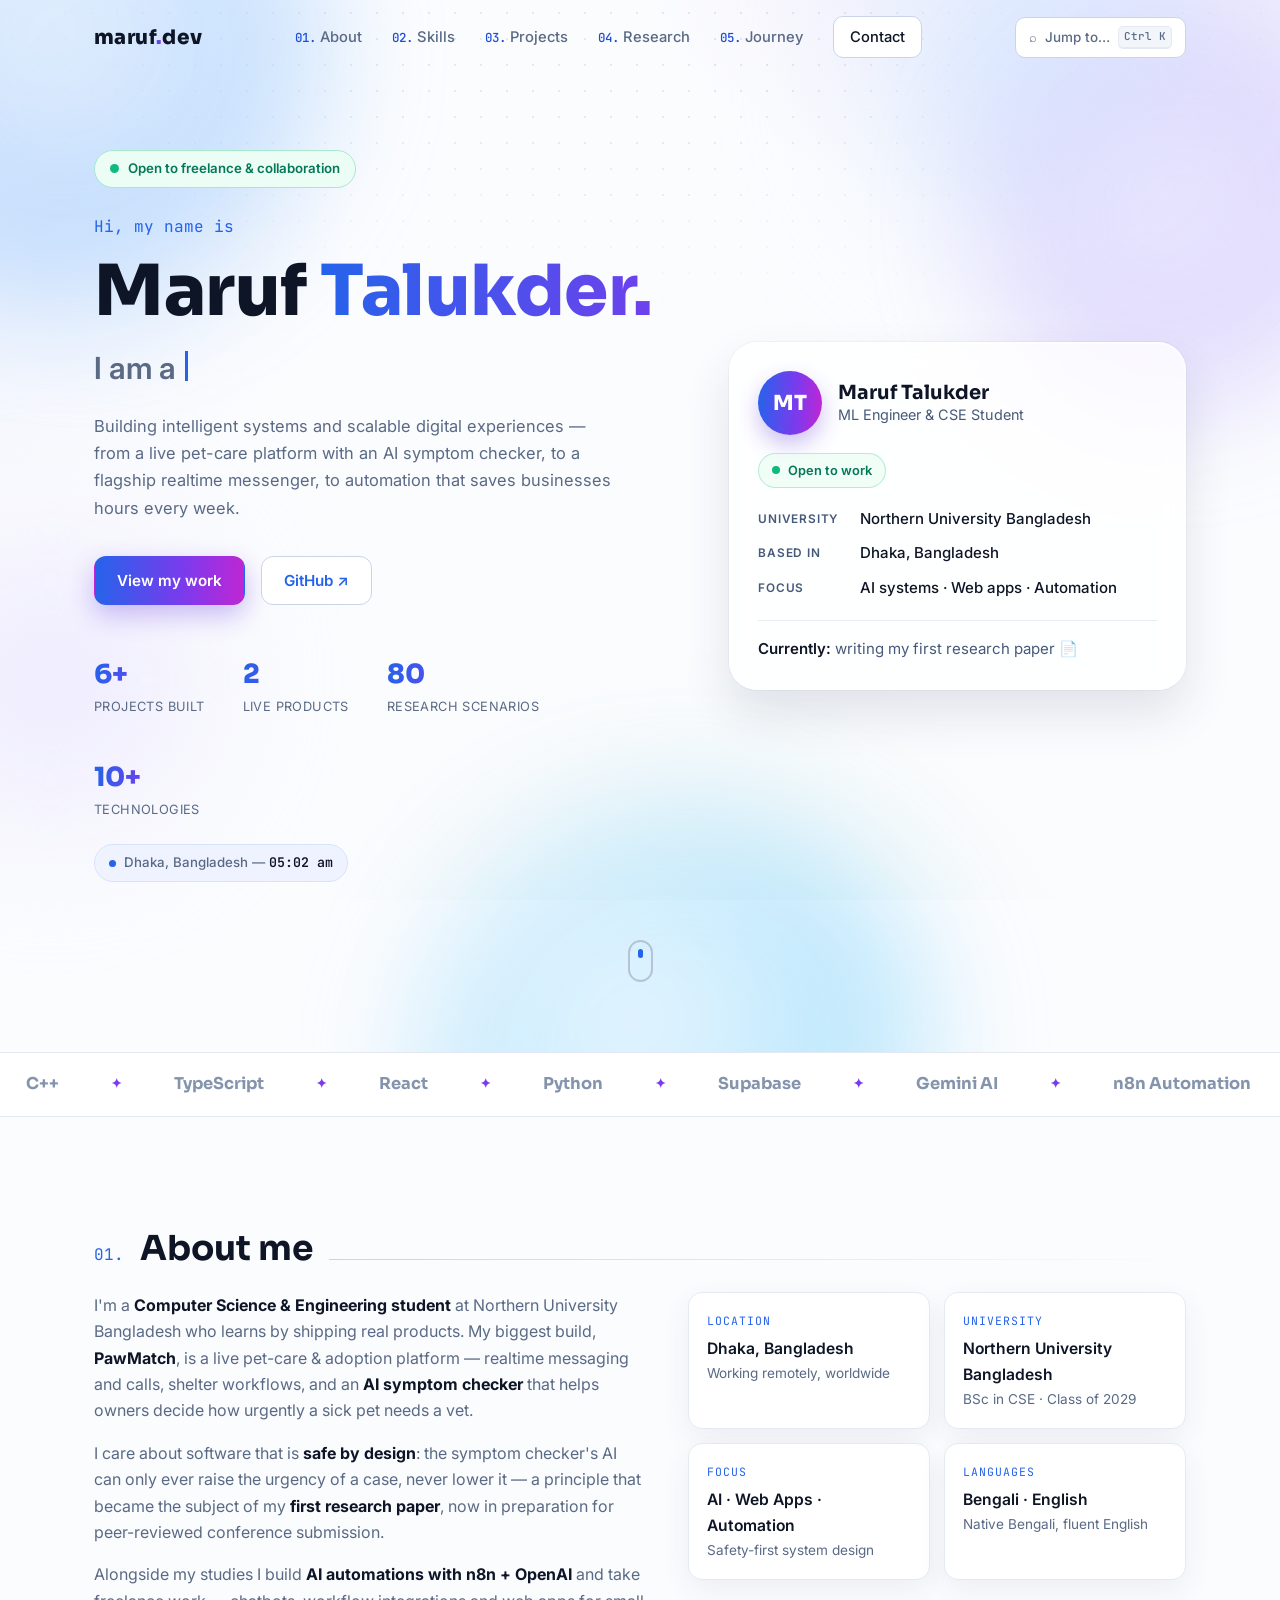
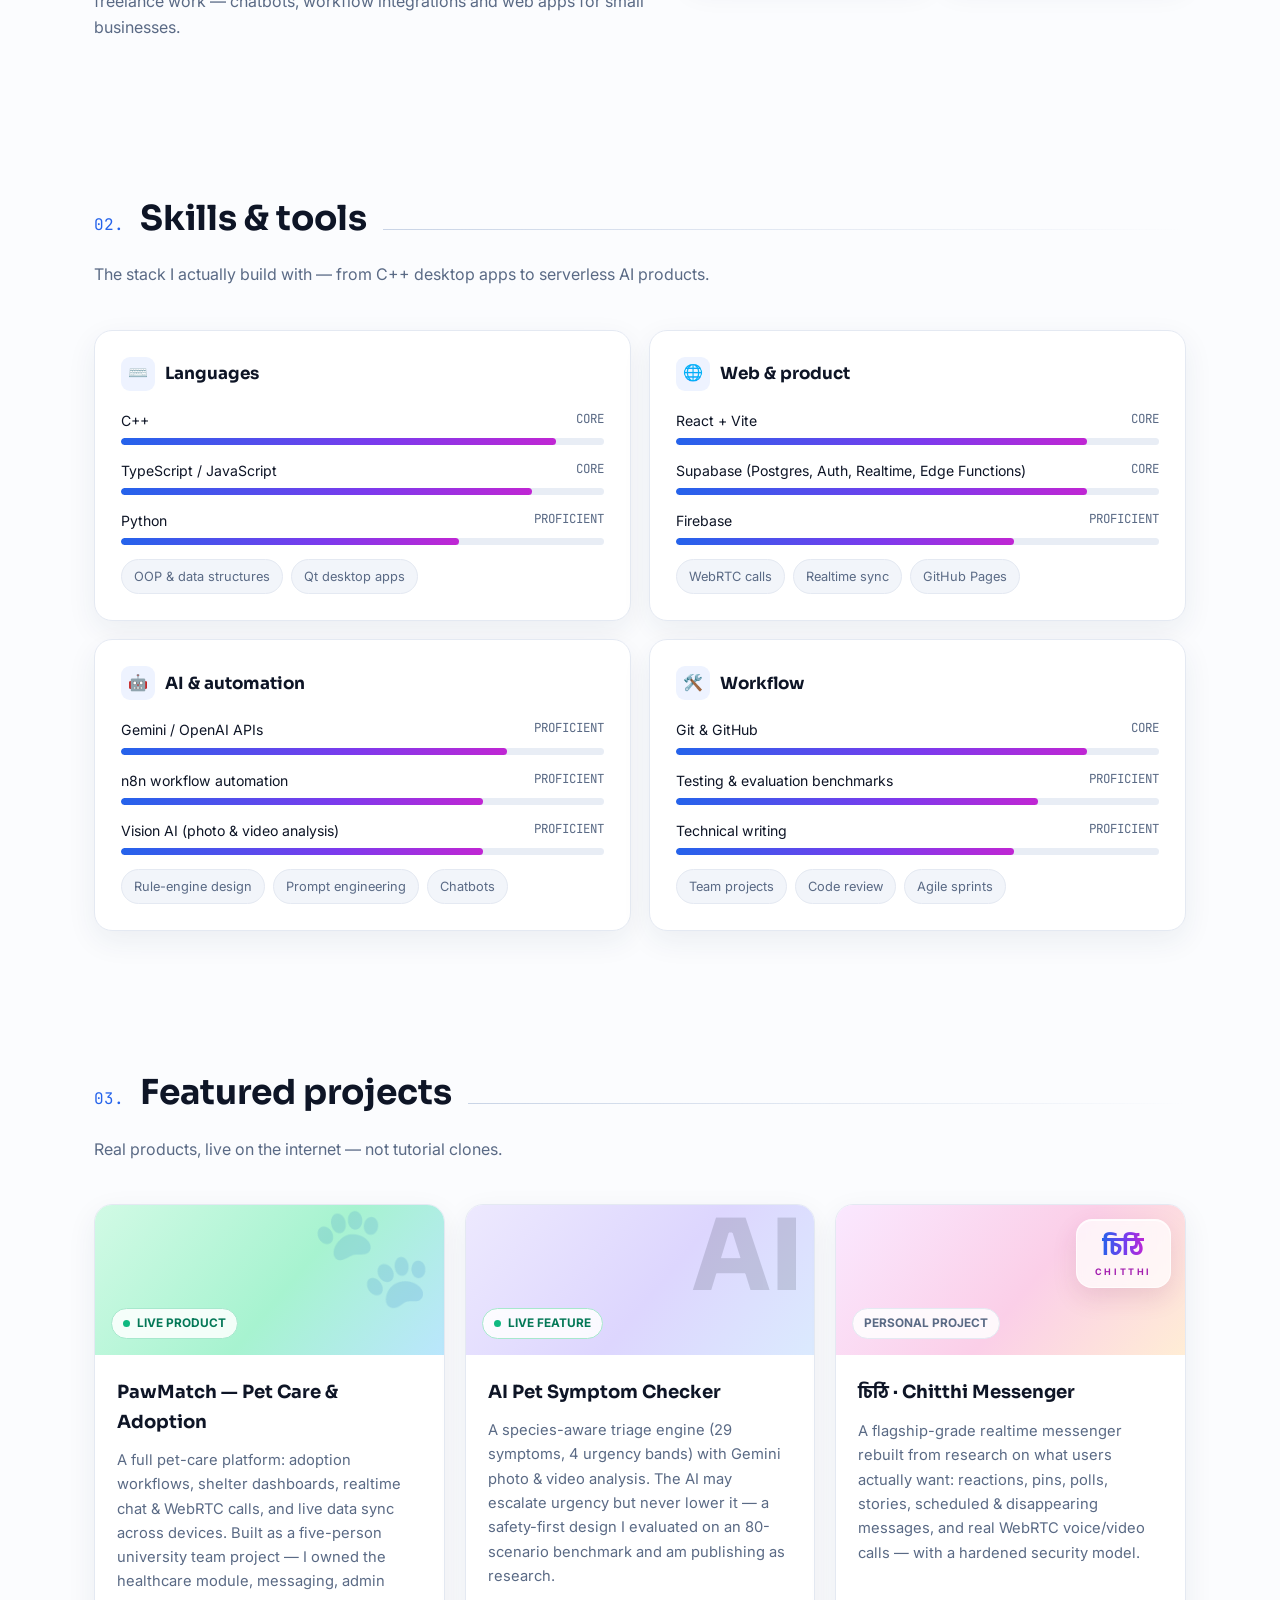
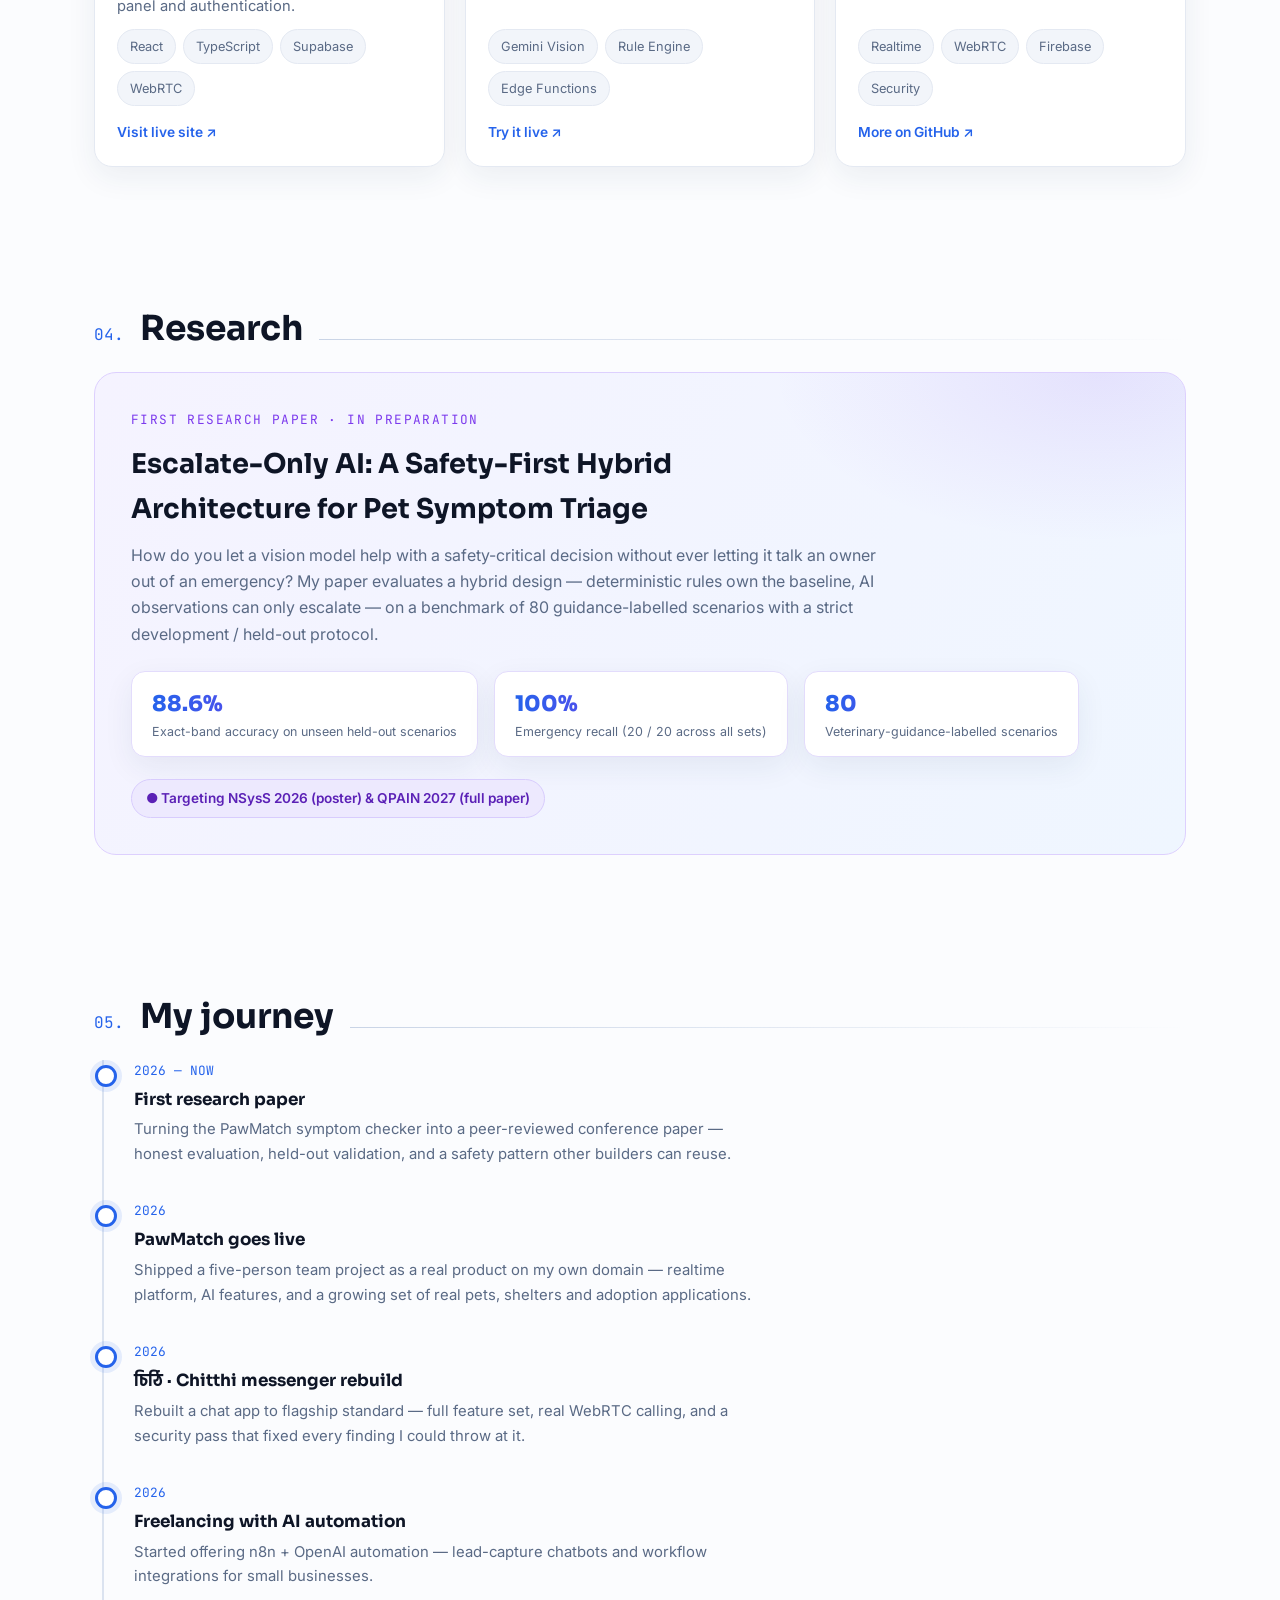
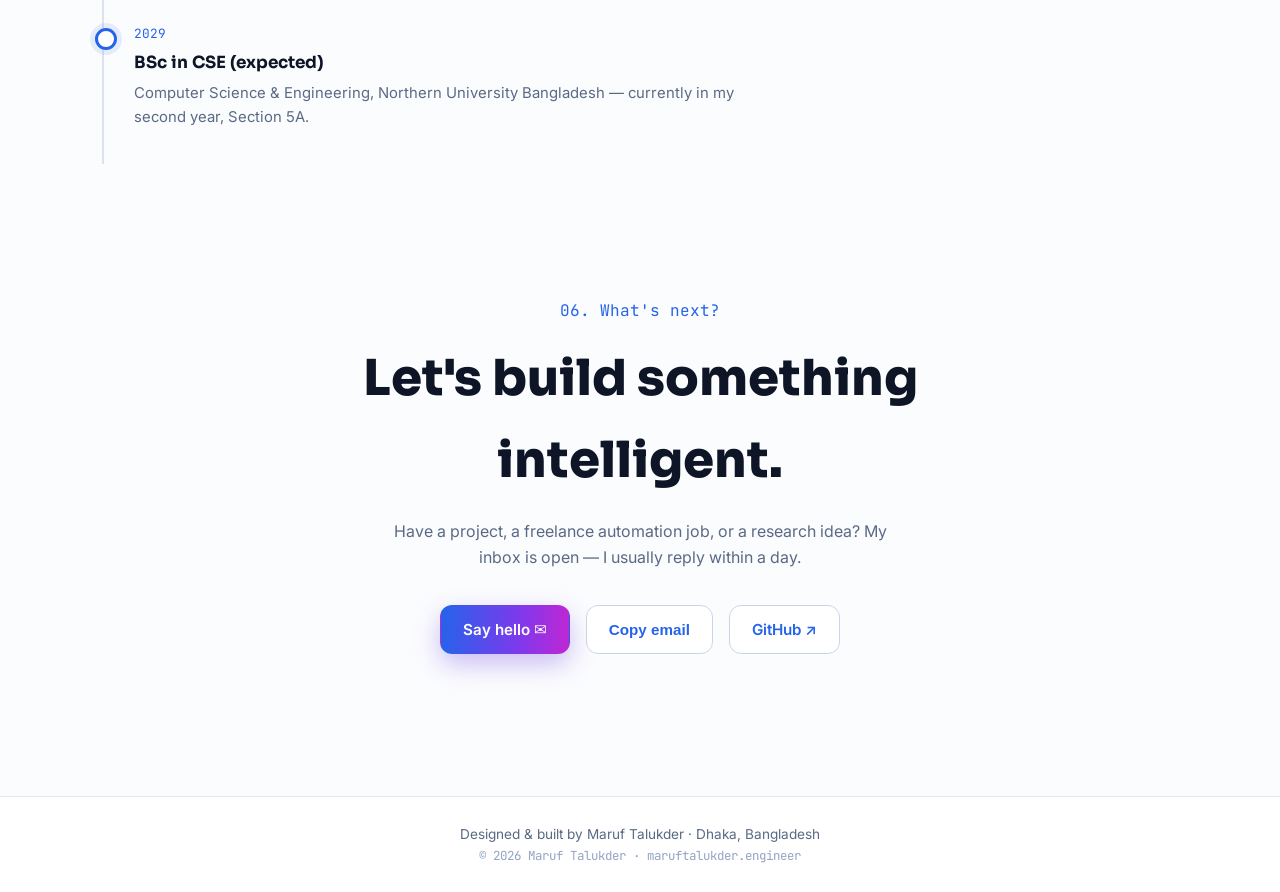
==== index.html @ e05c3f89 "Fix liquid glass text legibility (design audit)" ====
<!DOCTYPE html>
<html lang="en">
<head>
<meta charset="UTF-8">
<meta name="viewport" content="width=device-width, initial-scale=1.0">
<title>Maruf Talukder — ML Engineer & CSE Student</title>
<meta name="description" content="Maruf Talukder — Machine Learning Engineer & CSE Student at Northern University Bangladesh, Dhaka. Builder of PawMatch, the AI pet symptom checker, and চিঠি · Chitthi messenger.">
<meta property="og:title" content="Maruf Talukder — ML Engineer & CSE Student">
<meta property="og:description" content="Building intelligent systems and scalable digital experiences. Dhaka, Bangladesh.">
<meta property="og:type" content="website">
<meta property="og:url" content="https://www.maruftalukder.engineer/">
<link rel="preconnect" href="https://fonts.googleapis.com">
<link rel="preconnect" href="https://fonts.gstatic.com" crossorigin>
<link href="https://fonts.googleapis.com/css2?family=Sora:wght@400;600;700;800&family=Inter:wght@400;500;600&family=JetBrains+Mono:wght@400;600&family=Hind+Siliguri:wght@400;500;600;700&display=swap" rel="stylesheet">
<style>
:root{
  --bg:#fbfcfe; --bg2:#f2f5fa; --card:#ffffff; --brd:#e4e9f2;
  --txt:#0e1526; --muted:#5a6a85; --blue:#2563eb; --cyan:#0891b2; --violet:#7c3aed; --green:#059669;
  --grad:linear-gradient(92deg,#2563eb 0%,#7c3aed 60%,#c026d3 100%);
  --shadow:0 10px 30px rgba(30,50,90,.07); --shadow-lg:0 24px 48px rgba(30,50,90,.12);
  --radius:18px; --maxw:1140px;
}
*{margin:0;padding:0;box-sizing:border-box}
html{scroll-behavior:smooth}
body{background:var(--bg);color:var(--txt);font-family:'Inter','Hind Siliguri',system-ui,-apple-system,'Segoe UI',Roboto,sans-serif;line-height:1.65;overflow-x:hidden}
::selection{background:rgba(37,99,235,.18)}
a{color:inherit;text-decoration:none}
h1,h2,h3{font-family:'Sora','Hind Siliguri',sans-serif}
.bn{font-family:'Hind Siliguri','Noto Sans Bengali',sans-serif}

/* ---------- liquid glass (used sparingly: hero profile card, scrolled header, mobile nav) ---------- */
.glass{background:rgba(255,255,255,.45);-webkit-backdrop-filter:blur(14px) saturate(140%);backdrop-filter:blur(14px) saturate(140%);border:1px solid rgba(255,255,255,.18);box-shadow:0 24px 48px rgba(30,50,90,.12),0 0 0 1px rgba(30,50,90,.04),inset 0 1px 0 rgba(255,255,255,.65),inset 0 -1px 0 rgba(255,255,255,.22),inset 1px 0 0 rgba(255,255,255,.14),inset -1px 0 0 rgba(255,255,255,.14)}

/* ---------- soft animated background ---------- */
.bg-fx{position:fixed;inset:0;z-index:-2;background:
  radial-gradient(820px 480px at 88% -6%,rgba(124,58,237,.09),transparent 60%),
  radial-gradient(760px 480px at -8% 26%,rgba(37,99,235,.08),transparent 60%),
  radial-gradient(700px 620px at 55% 112%,rgba(5,150,105,.05),transparent 60%),var(--bg)}
.bg-dots{position:fixed;inset:0;z-index:-1;pointer-events:none;
  background-image:radial-gradient(rgba(30,50,90,.10) 1.2px,transparent 1.2px);background-size:26px 26px;
  -webkit-mask-image:radial-gradient(ellipse 85% 52% at 50% 0%,#000 25%,transparent 72%);
          mask-image:radial-gradient(ellipse 85% 52% at 50% 0%,#000 25%,transparent 72%)}
.orb{position:fixed;border-radius:50%;filter:blur(80px);z-index:-1;pointer-events:none}
.orb-a{width:320px;height:320px;background:#dbeafe;top:-90px;right:5%;animation:drift 17s ease-in-out infinite alternate}
.orb-b{width:260px;height:260px;background:#ede9fe;bottom:10%;left:-80px;animation:drift 21s ease-in-out infinite alternate-reverse}
@keyframes drift{from{transform:translate(0,0) scale(1)}to{transform:translate(-46px,42px) scale(1.1)}}

/* ---------- progress + nav ---------- */
#progress{position:fixed;top:0;left:0;height:3px;width:0;background:linear-gradient(90deg,#2563eb,#38bdf8);z-index:1000;box-shadow:0 0 10px rgba(37,99,235,.35)}
header{position:fixed;top:0;left:0;right:0;z-index:900;transition:background .3s,box-shadow .3s;border-bottom:1px solid transparent}
header.scrolled{background:rgba(255,255,255,.45);-webkit-backdrop-filter:blur(14px) saturate(140%);backdrop-filter:blur(14px) saturate(140%);border-color:rgba(255,255,255,.18);box-shadow:0 6px 24px rgba(30,50,90,.06),inset 0 1px 0 rgba(255,255,255,.6)}
.nav{max-width:var(--maxw);margin:0 auto;padding:16px 24px;display:flex;align-items:center;justify-content:space-between}
.logo{font-family:'Sora',sans-serif;font-weight:800;font-size:1.25rem;letter-spacing:.4px}
.logo .dot{background:var(--grad);-webkit-background-clip:text;background-clip:text;color:transparent}
.nav-links{display:flex;gap:30px;align-items:center}
.nav-links a{font-size:.92rem;color:var(--muted);font-weight:500;transition:color .2s}
.nav-links a .no{color:var(--blue);font-family:'JetBrains Mono',monospace;font-size:.78rem;margin-right:4px}
.nav-links a:hover,.nav-links a.active{color:var(--txt)}
.btn{display:inline-flex;align-items:center;gap:9px;padding:11px 22px;border-radius:12px;font-weight:600;font-size:.95rem;transition:transform .2s,box-shadow .2s,background .2s;cursor:pointer;border:1px solid transparent}
.btn:active{transform:scale(.97)}
.btn-primary{background:var(--txt);color:#fff;box-shadow:0 10px 24px rgba(14,21,38,.22)}
.btn-primary:hover{transform:translateY(-2px);box-shadow:0 16px 32px rgba(14,21,38,.26)}
.btn-grad{background:var(--grad);color:#fff;box-shadow:0 10px 26px rgba(99,60,220,.32)}
.btn-grad:hover{transform:translateY(-2px);box-shadow:0 16px 34px rgba(99,60,220,.4)}
.btn-ghost{background:#fff;border-color:#c9d4e6;color:var(--blue)}
.btn-ghost:hover{border-color:var(--blue);transform:translateY(-2px);box-shadow:var(--shadow)}
.btn-sm{padding:8px 16px;font-size:.86rem;border-radius:10px}
.nav-links a{position:relative}
.nav-links a:not(.btn)::after{content:"";position:absolute;left:0;bottom:-5px;height:2px;width:100%;border-radius:2px;background:linear-gradient(90deg,#2563eb,#38bdf8);transform:scaleX(0);transform-origin:right;transition:transform .35s cubic-bezier(.2,.8,.2,1)}
.nav-links a:not(.btn):hover::after,.nav-links a:not(.btn).active::after{transform:scaleX(1);transform-origin:left}
.search-btn{display:inline-flex;align-items:center;gap:8px;background:#fff;border:1px solid #c9d4e6;color:var(--muted);border-radius:10px;padding:8px 13px;font:inherit;font-size:.84rem;font-weight:500;cursor:pointer;transition:border-color .2s,color .2s,box-shadow .2s;flex:none}
.search-btn:hover{border-color:var(--blue);color:var(--txt);box-shadow:var(--shadow)}
.search-btn kbd{font-family:'JetBrains Mono',monospace;font-size:.68rem;background:var(--bg2);border:1px solid var(--brd);border-bottom-width:2px;border-radius:5px;padding:1px 5px}
.burger{display:none;background:none;border:0;cursor:pointer;padding:8px}
.burger span{display:block;width:24px;height:2px;background:var(--txt);margin:5px 0;transition:.3s}

/* ---------- layout ---------- */
.wrap{max-width:var(--maxw);margin:0 auto;padding:0 24px}
section{padding:104px 0 30px}
.sec-head{display:flex;align-items:baseline;gap:16px;margin-bottom:14px}
.sec-head .no{font-family:'JetBrains Mono',monospace;color:var(--blue);font-size:1rem}
.sec-head h2{font-size:clamp(1.6rem,3.4vw,2.15rem);font-weight:700;white-space:nowrap}
.sec-head .line{flex:1;height:1px;background:linear-gradient(90deg,#c9d4e6,transparent)}
.sec-sub{color:var(--muted);max-width:640px;margin-bottom:42px}
.reveal{opacity:0;transform:translateY(26px);transition:opacity .7s ease,transform .7s ease}
.reveal.in{opacity:1;transform:none}
.reveal.d1{transition-delay:.08s}.reveal.d2{transition-delay:.16s}.reveal.d3{transition-delay:.24s}

/* ---------- hero ---------- */
.hero{min-height:100svh;display:flex;flex-direction:column;justify-content:center;align-items:center;padding:150px 0 70px}
.hero .wrap{width:100%}
.hero-grid{display:grid;grid-template-columns:1.12fr .88fr;gap:54px;align-items:center}
.badge{display:inline-flex;align-items:center;gap:9px;padding:7px 15px;border:1px solid #a7e8cd;border-radius:999px;background:#ecfdf5;font-size:.83rem;color:#047857;font-weight:600;margin-bottom:26px}
.badge .pulse{width:9px;height:9px;border-radius:50%;background:#10b981;animation:pulse 1.6s ease-out infinite}
@keyframes pulse{0%{box-shadow:0 0 0 0 rgba(16,185,129,.45)}70%{box-shadow:0 0 0 9px rgba(16,185,129,0)}100%{box-shadow:0 0 0 0 rgba(16,185,129,0)}}
.hero .hi{font-family:'JetBrains Mono',monospace;color:var(--blue);font-size:1rem;margin-bottom:14px}
.hero h1{font-size:clamp(2.6rem,6.4vw,4.4rem);line-height:1.06;font-weight:800;letter-spacing:-.5px}
.hero h1 .grad{background:var(--grad);-webkit-background-clip:text;background-clip:text;color:transparent;background-size:200% 100%;animation:sheen 6s linear infinite}
@keyframes sheen{to{background-position:200% 0}}
.hero .role{font-size:clamp(1.25rem,3vw,1.9rem);font-weight:600;color:var(--muted);margin-top:14px;min-height:1.5em}
.hero .role .typed{color:var(--txt)}
.caret{display:inline-block;width:3px;height:1em;background:var(--blue);vertical-align:-2px;margin-left:2px;animation:blink 1s steps(1) infinite}
@keyframes blink{50%{opacity:0}}
.hero p.lead{color:var(--muted);max-width:520px;margin-top:20px;font-size:1.03rem}
.hero-cta{display:flex;gap:16px;margin-top:34px;flex-wrap:wrap}
.hero-stats{display:flex;gap:38px;margin-top:48px;flex-wrap:wrap}
.stat .num{font-family:'Sora',sans-serif;font-size:1.65rem;font-weight:800;background:var(--grad);-webkit-background-clip:text;background-clip:text;color:transparent}
.stat .lbl{font-size:.8rem;color:var(--muted);letter-spacing:.4px;text-transform:uppercase}
.profilecard{border-radius:28px;padding:28px;transform:rotate(1.2deg);transition:transform .4s;animation:cardfloat 7.5s ease-in-out infinite}
@keyframes cardfloat{0%,100%{transform:rotate(1.2deg) translateY(0)}50%{transform:rotate(1.2deg) translateY(-9px)}}
.profilecard:hover{animation-play-state:paused}
.pc-top{display:flex;gap:16px;align-items:center}
.pc-avatar{width:64px;height:64px;border-radius:50%;background:var(--grad);color:#fff;display:grid;place-items:center;font-family:'Sora',sans-serif;font-weight:800;font-size:1.3rem;letter-spacing:.5px;flex:none;box-shadow:0 10px 22px rgba(99,60,220,.32)}
.pc-name{font-family:'Sora',sans-serif;font-weight:700;font-size:1.22rem;line-height:1.3}
.pc-role{color:var(--muted);font-size:.9rem;line-height:1.45}
.pc-status{display:inline-flex;align-items:center;gap:8px;margin-top:18px;padding:6px 13px;border-radius:999px;background:rgba(236,253,245,.75);border:1px solid rgba(167,232,205,.8);color:#047857;font-size:.8rem;font-weight:600}
.pc-status .pulse{width:8px;height:8px;border-radius:50%;background:#10b981;animation:pulse 1.6s ease-out infinite}
.pc-rows{margin-top:20px;display:flex;flex-direction:column;gap:12px}
.pc-row{display:flex;gap:14px;font-size:.94rem;line-height:1.5}
.pc-row .k{width:88px;flex:none;color:var(--muted);font-size:.74rem;font-weight:600;text-transform:uppercase;letter-spacing:.8px;padding-top:3px}
.pc-row .v{font-weight:500}
.pc-now{margin-top:20px;padding-top:16px;border-top:1px solid rgba(30,50,90,.09);font-size:.94rem;color:var(--muted)}
.pc-now b{color:var(--txt);font-weight:600}
.scroll-hint{display:flex;justify-content:center;margin-top:58px}
.scroll-hint .mouse{width:25px;height:42px;border:2px solid #b6c2d8;border-radius:14px;position:relative}
.scroll-hint .mouse::after{content:"";position:absolute;left:50%;top:7px;width:5px;height:9px;margin-left:-2.5px;border-radius:3px;background:var(--blue);animation:wheel 1.8s ease-in-out infinite}
@keyframes wheel{0%{transform:translateY(0);opacity:1}70%{transform:translateY(13px);opacity:0}100%{opacity:0}}

/* ---------- smart additions (2026-10-31) ---------- */
.hero{position:relative;overflow:hidden}
.aurora{position:absolute;inset:0;overflow:hidden;pointer-events:none}
.aurora i{position:absolute;border-radius:50%;filter:blur(58px);opacity:.55;will-change:transform}
.aurora .a1{width:470px;height:470px;left:-130px;top:-150px;background:radial-gradient(circle at 38% 38%,#dbeafe,#93c5fd 58%,rgba(147,197,253,0) 74%);animation:aurora-a 18s ease-in-out infinite alternate}
.aurora .a2{width:400px;height:400px;right:-110px;top:2%;background:radial-gradient(circle at 40% 40%,#ede9fe,#c4b5fd 58%,rgba(196,181,253,0) 74%);animation:aurora-b 23s ease-in-out infinite alternate}
.aurora .a3{width:520px;height:520px;left:33%;bottom:-280px;background:radial-gradient(circle at 40% 40%,#e0f2fe,#7dd3fc 58%,rgba(125,211,252,0) 74%);animation:aurora-c 27s ease-in-out infinite alternate}
@keyframes aurora-a{from{transform:translate(0,0) scale(1)}to{transform:translate(96px,54px) scale(1.16)}}
@keyframes aurora-b{from{transform:translate(0,0) scale(1.08)}to{transform:translate(-84px,66px) scale(.94)}}
@keyframes aurora-c{from{transform:translate(0,0) scale(.95)}to{transform:translate(-70px,-58px) scale(1.12)}}
.hero .wrap{position:relative;z-index:1}
.hero .scroll-hint{position:relative;z-index:1}
.dhaka-chip{display:inline-flex;align-items:center;gap:8px;margin-top:24px;padding:7px 14px;border-radius:999px;background:#eef3ff;border:1px solid #d7e3fb;color:var(--muted);font-size:.83rem;font-weight:500}
.dhaka-chip .dotlive{width:7px;height:7px;border-radius:50%;background:var(--blue);animation:pulse-blue 1.8s ease-out infinite}
.dhaka-chip b{color:var(--txt);font-family:'JetBrains Mono',monospace;font-weight:600}
@keyframes pulse-blue{0%{box-shadow:0 0 0 0 rgba(37,99,235,.4)}70%{box-shadow:0 0 0 8px rgba(37,99,235,0)}100%{box-shadow:0 0 0 0 rgba(37,99,235,0)}}
.copy-note{font-size:.88rem;color:#047857;font-weight:600;min-height:1.3em;margin-top:14px;opacity:0;transform:translateY(3px);transition:opacity .3s,transform .3s}
.copy-note.show{opacity:1;transform:none}
#toTop{position:fixed;right:22px;bottom:22px;z-index:950;width:50px;height:50px;border-radius:50%;display:grid;place-items:center;font-size:1.15rem;color:var(--blue);cursor:pointer;opacity:0;visibility:hidden;pointer-events:none;transform:translateY(14px);transition:opacity .35s,transform .35s,visibility .35s}
#toTop.show{opacity:1;visibility:visible;pointer-events:auto;transform:none}
#toTop:hover{transform:translateY(-3px)}
.palette-overlay{position:fixed;inset:0;z-index:1200;background:rgba(14,21,38,.38);-webkit-backdrop-filter:blur(3px);backdrop-filter:blur(3px);display:flex;align-items:flex-start;justify-content:center;padding:12vh 18px 18px;opacity:0;visibility:hidden;pointer-events:none;transition:opacity .18s,visibility .18s}
.palette-overlay.open{opacity:1;visibility:visible;pointer-events:auto}
.palette{width:100%;max-width:600px;border-radius:20px;padding:10px;transform:translateY(-10px) scale(.985);transition:transform .18s;max-height:70vh;display:flex;flex-direction:column}
.palette-overlay.open .palette{transform:none}
.palette input{width:100%;border:0;outline:0;background:transparent;font:inherit;font-size:1.02rem;padding:12px 14px;color:var(--txt);border-bottom:1px solid rgba(37,99,235,.30)}
.palette input::placeholder{color:#93a4c4}
.pal-list{overflow-y:auto;padding:6px}
.pal-item{display:flex;align-items:center;gap:12px;width:100%;text-align:left;background:none;border:0;font:inherit;padding:10px 12px;border-radius:12px;cursor:pointer;color:var(--txt)}
.pal-item .ic{width:32px;height:32px;flex:none;border-radius:9px;background:#eef3ff;display:grid;place-items:center;font-size:.95rem}
.pal-item .t{font-weight:600;font-size:.95rem}
.pal-item .s{color:var(--muted);font-size:.8rem}
.pal-item.sel{background:#eef3ff}
.pal-empty{padding:16px 12px;color:var(--muted);font-size:.9rem}
.pal-foot{display:flex;gap:16px;padding:9px 14px 4px;color:#93a4c4;font-size:.75rem;font-family:'JetBrains Mono',monospace}
body.pal-open{overflow:hidden}
.proj{position:relative}
.proj .glare{position:absolute;inset:0;z-index:5;pointer-events:none;background:radial-gradient(420px circle at var(--gx,50%) var(--gy,50%),rgba(255,255,255,.30),transparent 46%);opacity:0;transition:opacity .3s}
.proj:hover .glare{opacity:1}
@media (prefers-reduced-motion:reduce){.aurora .a1,.aurora .a2,.aurora .a3{animation:none}.profilecard{animation:none}}

/* ---------- marquee ---------- */
.marquee{border-top:1px solid var(--brd);border-bottom:1px solid var(--brd);padding:18px 0;overflow:hidden;background:#fff}
.marquee .track{display:flex;width:max-content;animation:scrollx 30s linear infinite}
.marquee:hover .track{animation-play-state:paused}
.marquee .item{font-family:'Sora',sans-serif;font-weight:700;font-size:1.02rem;color:#8494ad;padding:0 26px;white-space:nowrap;display:flex;align-items:center;gap:52px}
.marquee .item::after{content:"✦";color:var(--violet);font-size:.8rem}
@keyframes scrollx{to{transform:translateX(-50%)}}

/* ---------- about / bento ---------- */
.about-grid{display:grid;grid-template-columns:1.05fr .95fr;gap:44px;align-items:start}
.about-grid p{color:var(--muted);margin-bottom:16px}
.about-grid p b{color:var(--txt)}
.bento{display:grid;grid-template-columns:1fr 1fr;gap:14px}
.bento .cell{background:var(--card);border:1px solid var(--brd);border-radius:14px;padding:18px;box-shadow:var(--shadow);transition:transform .25s,box-shadow .25s}
.bento .cell:hover{transform:translateY(-4px);box-shadow:var(--shadow-lg)}
.bento .cell .k{font-family:'JetBrains Mono',monospace;font-size:.72rem;color:var(--blue);text-transform:uppercase;letter-spacing:1px;margin-bottom:6px}
.bento .cell .v{font-weight:600;font-size:.98rem}
.bento .cell .s{color:var(--muted);font-size:.85rem}

/* ---------- skills ---------- */
.skill-grid{display:grid;grid-template-columns:repeat(2,1fr);gap:18px}
.skill-card{background:var(--card);border:1px solid var(--brd);border-radius:var(--radius);padding:26px;box-shadow:var(--shadow);transition:transform .25s,box-shadow .25s}
.skill-card:hover{transform:translateY(-4px);box-shadow:var(--shadow-lg)}
.skill-card h3{font-size:1.05rem;margin-bottom:18px;display:flex;align-items:center;gap:10px}
.skill-card h3 .ic{width:34px;height:34px;border-radius:9px;display:grid;place-items:center;background:#eef3ff;font-size:1rem}
.bar-row{margin-bottom:14px}
.bar-row .top{display:flex;justify-content:space-between;font-size:.88rem;margin-bottom:6px}
.bar-row .lvl{color:var(--muted);font-size:.78rem;font-family:'JetBrains Mono',monospace}
.bar{height:7px;border-radius:99px;background:#e8edf5;overflow:hidden}
.bar i{display:block;height:100%;width:0;border-radius:99px;background:var(--grad);transition:width 1.2s cubic-bezier(.2,.8,.2,1)}
.chips{display:flex;flex-wrap:wrap;gap:8px;margin-top:6px}
.chip{font-size:.8rem;padding:6px 12px;border-radius:999px;border:1px solid var(--brd);background:var(--bg2);color:var(--muted)}

/* ---------- projects ---------- */
.proj-grid{display:grid;grid-template-columns:repeat(3,1fr);gap:20px}
.proj{background:var(--card);border:1px solid var(--brd);border-radius:var(--radius);overflow:hidden;display:flex;flex-direction:column;box-shadow:var(--shadow);transition:transform .18s ease-out,box-shadow .3s}
.proj:hover{box-shadow:var(--shadow-lg)}
.proj .thumb{height:150px;position:relative;display:flex;align-items:flex-end;padding:16px;overflow:hidden}
.proj .thumb .glyph{position:absolute;right:10px;top:2px;font-size:6.2rem;opacity:.14;font-family:'Sora',sans-serif;font-weight:800;line-height:1;color:#0e1526}
.brand-tile{position:absolute;right:14px;top:14px;display:flex;flex-direction:column;align-items:center;padding:9px 18px 8px;background:rgba(255,255,255,.72);border:1px solid rgba(255,255,255,.65);border-radius:16px;box-shadow:0 10px 24px rgba(120,40,90,.13),inset 0 1px 0 rgba(255,255,255,.85);-webkit-backdrop-filter:blur(6px);backdrop-filter:blur(6px)}
.brand-tile .bt-mark{font-family:'Hind Siliguri','Noto Sans Bengali',sans-serif;font-weight:700;font-size:1.55rem;line-height:1.5;background:var(--grad);-webkit-background-clip:text;background-clip:text;color:transparent}
.brand-tile .bt-sub{font-size:.56rem;font-weight:700;letter-spacing:2.6px;color:#a21caf;margin-top:-2px}
@supports not ((-webkit-background-clip:text) or (background-clip:text)){.brand-tile .bt-mark{background:none;color:#7c3aed}}
.proj .thumb .tag-live{position:relative;display:inline-flex;align-items:center;gap:7px;background:rgba(255,255,255,.85);border:1px solid #a7e8cd;color:#047857;font-size:.74rem;font-weight:700;padding:5px 11px;border-radius:999px;backdrop-filter:blur(4px)}
.proj .thumb .tag-live i{width:7px;height:7px;border-radius:50%;background:#10b981;animation:pulse 1.6s infinite}
.proj .thumb .tag-soft{position:relative;background:rgba(255,255,255,.85);border:1px solid var(--brd);color:var(--muted);font-size:.74rem;font-weight:700;padding:5px 11px;border-radius:999px}
.t-paw{background:linear-gradient(130deg,#d1fae5,#a7f3d0 55%,#bae6fd)}
.t-ai{background:linear-gradient(130deg,#ede9fe,#ddd6fe 55%,#dbeafe)}
.t-chat{background:linear-gradient(130deg,#fae8ff,#fbcfe8 55%,#ffedd5)}
.proj .body{padding:22px;display:flex;flex-direction:column;gap:11px;flex:1}
.proj h3{font-size:1.13rem}
.proj p{color:var(--muted);font-size:.92rem;flex:1}
.proj .tags{display:flex;flex-wrap:wrap;gap:7px}
.proj .links{display:flex;gap:14px;margin-top:4px}
.proj .links a{font-size:.86rem;font-weight:600;color:var(--blue);display:inline-flex;gap:6px;align-items:center}
.proj .links a:hover{text-decoration:underline}

/* ---------- research ---------- */
.research{background:linear-gradient(120deg,#f5f3ff,#eff6ff);border:1px solid #ddd0fe;border-radius:22px;padding:36px;position:relative;overflow:hidden}
.research::before{content:"";position:absolute;inset:0;background:radial-gradient(500px 260px at 92% 0%,rgba(124,58,237,.10),transparent 65%);pointer-events:none}
.research .k{font-family:'JetBrains Mono',monospace;color:var(--violet);font-size:.8rem;letter-spacing:1.4px;text-transform:uppercase}
.research h3{font-size:clamp(1.3rem,2.6vw,1.7rem);margin:12px 0 10px;max-width:720px}
.research p{color:var(--muted);max-width:760px}
.research .metrics{display:flex;gap:16px;flex-wrap:wrap;margin-top:24px}
.metric{background:#fff;border:1px solid #e3dcfc;border-radius:14px;padding:14px 20px;box-shadow:var(--shadow)}
.metric .n{font-family:'Sora',sans-serif;font-weight:800;font-size:1.35rem;background:var(--grad);-webkit-background-clip:text;background-clip:text;color:transparent}
.metric .l{font-size:.78rem;color:var(--muted)}
.research .status{display:inline-flex;gap:8px;align-items:center;margin-top:22px;font-size:.85rem;color:#5b21b6;background:#ede9fe;border:1px solid #d8ccfd;padding:7px 14px;border-radius:999px;font-weight:600}

/* ---------- journey ---------- */
.timeline{position:relative;margin-left:8px;padding-left:30px;border-left:2px solid #dbe3f0}
.tl-item{position:relative;padding-bottom:34px}
.tl-item::before{content:"";position:absolute;left:-39px;top:5px;width:16px;height:16px;border-radius:50%;background:#fff;border:3px solid var(--blue);box-shadow:0 0 0 5px rgba(37,99,235,.10)}
.tl-item .when{font-family:'JetBrains Mono',monospace;color:var(--blue);font-size:.8rem}
.tl-item h3{font-size:1.05rem;margin:5px 0 4px}
.tl-item p{color:var(--muted);font-size:.93rem;max-width:640px}

/* ---------- contact / footer ---------- */
.contact{text-align:center;padding-bottom:110px}
.contact .k{font-family:'JetBrains Mono',monospace;color:var(--blue)}
.contact h2{font-size:clamp(2rem,5vw,3.1rem);font-weight:800;margin:14px 0 16px}
.contact p{color:var(--muted);max-width:520px;margin:0 auto 34px}
footer{border-top:1px solid var(--brd);padding:26px 0;text-align:center;color:var(--muted);font-size:.85rem;background:#fff}
footer .mono{font-family:'JetBrains Mono',monospace;font-size:.78rem;color:#93a4c4}

@media (max-width:900px){
  .hero-grid{grid-template-columns:1fr;gap:40px}
  .proj-grid{grid-template-columns:1fr}
  .skill-grid{grid-template-columns:1fr}
  .about-grid{grid-template-columns:1fr}
  section{padding:78px 0 20px}
}
@media (max-width:720px){
  .nav-links{position:fixed;inset:0 0 auto 0;top:64px;flex-direction:column;align-items:flex-start;gap:0;background:rgba(255,255,255,.45);-webkit-backdrop-filter:blur(14px) saturate(140%);backdrop-filter:blur(14px) saturate(140%);padding:10px 24px 20px;border-bottom:1px solid rgba(255,255,255,.18);box-shadow:var(--shadow-lg),inset 0 1px 0 rgba(255,255,255,.6);transform:translateY(-130%);transition:transform .35s}
  .nav-links.open{transform:none}
  .nav-links a{padding:12px 0;width:100%;border-bottom:1px solid #eef1f7}
  .nav-links .btn{margin-top:14px}
  .burger{display:block}
  .nav-links a:not(.btn)::after{bottom:9px}
  .search-btn .lbl,.search-btn kbd{display:none}
  .search-btn{padding:8px 10px}
  .hero{padding-top:120px}
  .hero-stats{gap:24px}
  .research{padding:26px 20px}
}
/* ---------- liquid glass legibility fix (2026-10-31 audit) ---------- */
/* Pixel-measured WCAG failures on glass at the old .45 tint (palette
   placeholder 1.15:1, palette footer hints 1.09:1, palette item subtitle on
   bare glass 2.08:1, mobile-menu nav number 4.47:1, plus several surfaces
   within 0.15 of the AA line): white tint strengthened and muted / accent
   text darkened ON GLASS SURFACES ONLY. Blur(14px) saturate(140%) recipe
   unchanged — the Liquid Glass look is kept. Full audit: SMART_SITE_REPORT.md,
   "Liquid Glass legibility audit" (2026-10-31). */
.glass{background:rgba(255,255,255,.78);border-color:rgba(255,255,255,.55);--muted:#47597a}
header.scrolled{background:rgba(255,255,255,.82);border-color:rgba(255,255,255,.5);--muted:#47597a}
header .nav-links a .no{color:#1d4ed8}
.palette input::placeholder{color:#47597a}
.pal-foot{color:#47597a}
#toTop{color:#1d4ed8}
@media (max-width:720px){
  .nav-links{background:rgba(255,255,255,.85);border-bottom-color:rgba(255,255,255,.5);--muted:#47597a}
}
@media (prefers-reduced-motion:reduce){
  *,*::before,*::after{animation-duration:.01ms!important;animation-iteration-count:1!important;transition-duration:.01ms!important}
  html{scroll-behavior:auto}
}
@media (prefers-reduced-transparency:reduce){
  .glass,header.scrolled,.nav-links,.brand-tile{background:rgba(255,255,255,.97);-webkit-backdrop-filter:none;backdrop-filter:none}
}
</style>
</head>
<body>
<div class="bg-fx"></div><div class="bg-dots"></div>
<div class="orb orb-a"></div><div class="orb orb-b"></div>
<div id="progress"></div>

<header id="header">
  <nav class="nav">
    <a class="logo" href="#top">maruf<span class="dot">.</span>dev</a>
    <button class="burger" id="burger" aria-label="Menu"><span></span><span></span><span></span></button>
    <div class="nav-links" id="navLinks">
      <a href="#about"><span class="no">01.</span>About</a>
      <a href="#skills"><span class="no">02.</span>Skills</a>
      <a href="#projects"><span class="no">03.</span>Projects</a>
      <a href="#research"><span class="no">04.</span>Research</a>
      <a href="#journey"><span class="no">05.</span>Journey</a>
      <a class="btn btn-ghost btn-sm" href="#contact">Contact</a>
    </div>
    <button class="search-btn" id="searchBtn" type="button" aria-label="Search and jump to sections" title="Jump to… (Ctrl+K)"><span aria-hidden="true">⌕</span><span class="lbl">Jump to…</span><kbd>Ctrl K</kbd></button>
  </nav>
</header>

<main id="top">
  <!-- ================= HERO ================= -->
  <section class="hero">
    <div class="aurora" aria-hidden="true"><i class="a1"></i><i class="a2"></i><i class="a3"></i></div>
    <div class="wrap hero-grid">
      <div>
        <div class="badge"><span class="pulse"></span> Open to freelance &amp; collaboration</div>
        <div class="hi">Hi, my name is</div>
        <h1>Maruf <span class="grad">Talukder.</span></h1>
        <div class="role">I am a <span class="typed" id="typed"></span><span class="caret"></span></div>
        <p class="lead">Building intelligent systems and scalable digital experiences — from a live pet-care platform with an AI symptom checker, to a flagship realtime messenger, to automation that saves businesses hours every week.</p>
        <div class="hero-cta">
          <a class="btn btn-grad" href="#projects">View my work</a>
          <a class="btn btn-ghost" href="https://github.com/maruftalukder1" target="_blank" rel="noopener">GitHub ↗</a>
        </div>
        <div class="hero-stats">
          <div class="stat"><div class="num"><span class="count" data-to="6">0</span>+</div><div class="lbl">Projects built</div></div>
          <div class="stat"><div class="num"><span class="count" data-to="2">0</span></div><div class="lbl">Live products</div></div>
          <div class="stat"><div class="num"><span class="count" data-to="80">0</span></div><div class="lbl">Research scenarios</div></div>
          <div class="stat"><div class="num"><span class="count" data-to="10">0</span>+</div><div class="lbl">Technologies</div></div>
        </div>
        <div class="dhaka-chip"><span class="dotlive"></span><span>Dhaka, Bangladesh — <b id="dhakaTime">--:--</b></span></div>
      </div>
      <div class="profilecard glass reveal in">
        <div class="pc-top">
          <div class="pc-avatar" aria-hidden="true">MT</div>
          <div>
            <div class="pc-name">Maruf Talukder</div>
            <div class="pc-role">ML Engineer &amp; CSE Student</div>
          </div>
        </div>
        <div class="pc-status"><span class="pulse"></span> Open to work</div>
        <div class="pc-rows">
          <div class="pc-row"><span class="k">University</span><span class="v">Northern University Bangladesh</span></div>
          <div class="pc-row"><span class="k">Based in</span><span class="v">Dhaka, Bangladesh</span></div>
          <div class="pc-row"><span class="k">Focus</span><span class="v">AI systems · Web apps · Automation</span></div>
        </div>
        <div class="pc-now"><b>Currently:</b> writing my first research paper 📄</div>
      </div>
    </div>
    <div class="scroll-hint"><div class="mouse"></div></div>
  </section>

  <!-- ================= MARQUEE ================= -->
  <div class="marquee" aria-hidden="true"><div class="track" id="marqueeTrack">
    <span class="item">C++</span><span class="item">TypeScript</span><span class="item">React</span><span class="item">Python</span><span class="item">Supabase</span><span class="item">Gemini AI</span><span class="item">n8n Automation</span><span class="item">Qt</span><span class="item">Firebase</span><span class="item">OpenAI</span><span class="item">Git &amp; GitHub</span><span class="item">WebRTC</span>
  </div></div>

  <!-- ================= ABOUT ================= -->
  <section id="about">
    <div class="wrap">
      <div class="sec-head reveal"><span class="no">01.</span><h2>About me</h2><div class="line"></div></div>
      <div class="about-grid">
        <div class="reveal">
          <p>I'm a <b>Computer Science &amp; Engineering student</b> at Northern University Bangladesh who learns by shipping real products. My biggest build, <b>PawMatch</b>, is a live pet-care &amp; adoption platform — realtime messaging and calls, shelter workflows, and an <b>AI symptom checker</b> that helps owners decide how urgently a sick pet needs a vet.</p>
          <p>I care about software that is <b>safe by design</b>: the symptom checker's AI can only ever raise the urgency of a case, never lower it — a principle that became the subject of my <b>first research paper</b>, now in preparation for peer-reviewed conference submission.</p>
          <p>Alongside my studies I build <b>AI automations with n8n + OpenAI</b> and take freelance work — chatbots, workflow integrations and web apps for small businesses.</p>
        </div>
        <div class="bento reveal d1">
          <div class="cell"><div class="k">Location</div><div class="v">Dhaka, Bangladesh</div><div class="s">Working remotely, worldwide</div></div>
          <div class="cell"><div class="k">University</div><div class="v">Northern University Bangladesh</div><div class="s">BSc in CSE · Class of 2029</div></div>
          <div class="cell"><div class="k">Focus</div><div class="v">AI · Web Apps · Automation</div><div class="s">Safety-first system design</div></div>
          <div class="cell"><div class="k">Languages</div><div class="v">Bengali · English</div><div class="s">Native Bengali, fluent English</div></div>
        </div>
      </div>
    </div>
  </section>

  <!-- ================= SKILLS ================= -->
  <section id="skills">
    <div class="wrap">
      <div class="sec-head reveal"><span class="no">02.</span><h2>Skills &amp; tools</h2><div class="line"></div></div>
      <p class="sec-sub reveal">The stack I actually build with — from C++ desktop apps to serverless AI products.</p>
      <div class="skill-grid">
        <div class="skill-card reveal">
          <h3><span class="ic">⌨️</span> Languages</h3>
          <div class="bar-row"><div class="top"><span>C++</span><span class="lvl">CORE</span></div><div class="bar"><i data-w="90"></i></div></div>
          <div class="bar-row"><div class="top"><span>TypeScript / JavaScript</span><span class="lvl">CORE</span></div><div class="bar"><i data-w="85"></i></div></div>
          <div class="bar-row"><div class="top"><span>Python</span><span class="lvl">PROFICIENT</span></div><div class="bar"><i data-w="70"></i></div></div>
          <div class="chips"><span class="chip">OOP &amp; data structures</span><span class="chip">Qt desktop apps</span></div>
        </div>
        <div class="skill-card reveal d1">
          <h3><span class="ic">🌐</span> Web &amp; product</h3>
          <div class="bar-row"><div class="top"><span>React + Vite</span><span class="lvl">CORE</span></div><div class="bar"><i data-w="85"></i></div></div>
          <div class="bar-row"><div class="top"><span>Supabase (Postgres, Auth, Realtime, Edge Functions)</span><span class="lvl">CORE</span></div><div class="bar"><i data-w="85"></i></div></div>
          <div class="bar-row"><div class="top"><span>Firebase</span><span class="lvl">PROFICIENT</span></div><div class="bar"><i data-w="70"></i></div></div>
          <div class="chips"><span class="chip">WebRTC calls</span><span class="chip">Realtime sync</span><span class="chip">GitHub Pages</span></div>
        </div>
        <div class="skill-card reveal">
          <h3><span class="ic">🤖</span> AI &amp; automation</h3>
          <div class="bar-row"><div class="top"><span>Gemini / OpenAI APIs</span><span class="lvl">PROFICIENT</span></div><div class="bar"><i data-w="80"></i></div></div>
          <div class="bar-row"><div class="top"><span>n8n workflow automation</span><span class="lvl">PROFICIENT</span></div><div class="bar"><i data-w="75"></i></div></div>
          <div class="bar-row"><div class="top"><span>Vision AI (photo &amp; video analysis)</span><span class="lvl">PROFICIENT</span></div><div class="bar"><i data-w="75"></i></div></div>
          <div class="chips"><span class="chip">Rule-engine design</span><span class="chip">Prompt engineering</span><span class="chip">Chatbots</span></div>
        </div>
        <div class="skill-card reveal d1">
          <h3><span class="ic">🛠️</span> Workflow</h3>
          <div class="bar-row"><div class="top"><span>Git &amp; GitHub</span><span class="lvl">CORE</span></div><div class="bar"><i data-w="85"></i></div></div>
          <div class="bar-row"><div class="top"><span>Testing &amp; evaluation benchmarks</span><span class="lvl">PROFICIENT</span></div><div class="bar"><i data-w="75"></i></div></div>
          <div class="bar-row"><div class="top"><span>Technical writing</span><span class="lvl">PROFICIENT</span></div><div class="bar"><i data-w="70"></i></div></div>
          <div class="chips"><span class="chip">Team projects</span><span class="chip">Code review</span><span class="chip">Agile sprints</span></div>
        </div>
      </div>
    </div>
  </section>

  <!-- ================= PROJECTS ================= -->
  <section id="projects">
    <div class="wrap">
      <div class="sec-head reveal"><span class="no">03.</span><h2>Featured projects</h2><div class="line"></div></div>
      <p class="sec-sub reveal">Real products, live on the internet — not tutorial clones.</p>
      <div class="proj-grid">
        <article class="proj reveal">
          <span class="glare" aria-hidden="true"></span>
          <div class="thumb t-paw"><span class="glyph">🐾</span><span class="tag-live"><i></i>LIVE PRODUCT</span></div>
          <div class="body">
            <h3>PawMatch — Pet Care &amp; Adoption</h3>
            <p>A full pet-care platform: adoption workflows, shelter dashboards, realtime chat &amp; WebRTC calls, and live data sync across devices. Built as a five-person university team project — I owned the healthcare module, messaging, admin panel and authentication.</p>
            <div class="tags"><span class="chip">React</span><span class="chip">TypeScript</span><span class="chip">Supabase</span><span class="chip">WebRTC</span></div>
            <div class="links"><a href="https://www.xdeveloper.tech" target="_blank" rel="noopener">Visit live site ↗</a></div>
          </div>
        </article>
        <article class="proj reveal d1">
          <span class="glare" aria-hidden="true"></span>
          <div class="thumb t-ai"><span class="glyph">AI</span><span class="tag-live"><i></i>LIVE FEATURE</span></div>
          <div class="body">
            <h3>AI Pet Symptom Checker</h3>
            <p>A species-aware triage engine (29 symptoms, 4 urgency bands) with Gemini photo &amp; video analysis. The AI may escalate urgency but never lower it — a safety-first design I evaluated on an 80-scenario benchmark and am publishing as research.</p>
            <div class="tags"><span class="chip">Gemini Vision</span><span class="chip">Rule Engine</span><span class="chip">Edge Functions</span></div>
            <div class="links"><a href="https://www.xdeveloper.tech" target="_blank" rel="noopener">Try it live ↗</a></div>
          </div>
        </article>
        <article class="proj reveal d2">
          <span class="glare" aria-hidden="true"></span>
          <div class="thumb t-chat"><span class="brand-tile"><span class="bt-mark">চিঠি</span><span class="bt-sub">CHITTHI</span></span><span class="tag-soft">PERSONAL PROJECT</span></div>
          <div class="body">
            <h3><span class="bn">চিঠি</span> · Chitthi Messenger</h3>
            <p>A flagship-grade realtime messenger rebuilt from research on what users actually want: reactions, pins, polls, stories, scheduled &amp; disappearing messages, and real WebRTC voice/video calls — with a hardened security model.</p>
            <div class="tags"><span class="chip">Realtime</span><span class="chip">WebRTC</span><span class="chip">Firebase</span><span class="chip">Security</span></div>
            <div class="links"><a href="https://github.com/maruftalukder1" target="_blank" rel="noopener">More on GitHub ↗</a></div>
          </div>
        </article>
      </div>
    </div>
  </section>

  <!-- ================= RESEARCH ================= -->
  <section id="research">
    <div class="wrap">
      <div class="sec-head reveal"><span class="no">04.</span><h2>Research</h2><div class="line"></div></div>
      <div class="research reveal">
        <div class="k">First research paper · In preparation</div>
        <h3>Escalate-Only AI: A Safety-First Hybrid Architecture for Pet Symptom Triage</h3>
        <p>How do you let a vision model help with a safety-critical decision without ever letting it talk an owner out of an emergency? My paper evaluates a hybrid design — deterministic rules own the baseline, AI observations can only escalate — on a benchmark of 80 guidance-labelled scenarios with a strict development / held-out protocol.</p>
        <div class="metrics">
          <div class="metric"><div class="n">88.6%</div><div class="l">Exact-band accuracy on unseen held-out scenarios</div></div>
          <div class="metric"><div class="n">100%</div><div class="l">Emergency recall (20 / 20 across all sets)</div></div>
          <div class="metric"><div class="n">80</div><div class="l">Veterinary-guidance-labelled scenarios</div></div>
        </div>
        <span class="status">● Targeting NSysS 2026 (poster) &amp; QPAIN 2027 (full paper)</span>
      </div>
    </div>
  </section>

  <!-- ================= JOURNEY ================= -->
  <section id="journey">
    <div class="wrap">
      <div class="sec-head reveal"><span class="no">05.</span><h2>My journey</h2><div class="line"></div></div>
      <div class="timeline">
        <div class="tl-item reveal"><div class="when">2026 — NOW</div><h3>First research paper</h3><p>Turning the PawMatch symptom checker into a peer-reviewed conference paper — honest evaluation, held-out validation, and a safety pattern other builders can reuse.</p></div>
        <div class="tl-item reveal"><div class="when">2026</div><h3>PawMatch goes live</h3><p>Shipped a five-person team project as a real product on my own domain — realtime platform, AI features, and a growing set of real pets, shelters and adoption applications.</p></div>
        <div class="tl-item reveal"><div class="when">2026</div><h3><span class="bn">চিঠি</span> · Chitthi messenger rebuild</h3><p>Rebuilt a chat app to flagship standard — full feature set, real WebRTC calling, and a security pass that fixed every finding I could throw at it.</p></div>
        <div class="tl-item reveal"><div class="when">2026</div><h3>Freelancing with AI automation</h3><p>Started offering n8n + OpenAI automation — lead-capture chatbots and workflow integrations for small businesses.</p></div>
        <div class="tl-item reveal"><div class="when">2029</div><h3>BSc in CSE (expected)</h3><p>Computer Science &amp; Engineering, Northern University Bangladesh — currently in my second year, Section 5A.</p></div>
      </div>
    </div>
  </section>

  <!-- ================= CONTACT ================= -->
  <section id="contact" class="contact">
    <div class="wrap reveal">
      <div class="k">06. What's next?</div>
      <h2>Let's build something<br>intelligent.</h2>
      <p>Have a project, a freelance automation job, or a research idea? My inbox is open — I usually reply within a day.</p>
      <div style="display:flex;gap:16px;justify-content:center;flex-wrap:wrap">
        <a class="btn btn-grad" href="mailto:talukder_41250202809@nub.ac.bd">Say hello ✉</a>
        <button class="btn btn-ghost" id="copyEmail" type="button">Copy email</button>
        <a class="btn btn-ghost" href="https://github.com/maruftalukder1" target="_blank" rel="noopener">GitHub ↗</a>
      </div>
      <div class="copy-note" id="copyNote" role="status" aria-live="polite"></div>
    </div>
  </section>
</main>

<footer>
  <div class="wrap">
    <div>Designed &amp; built by Maruf Talukder · Dhaka, Bangladesh</div>
    <div class="mono">© <span id="yr">2026</span> Maruf Talukder · maruftalukder.engineer</div>
  </div>
</footer>

<div class="palette-overlay" id="paletteOverlay">
  <div class="palette glass" role="dialog" aria-modal="true" aria-label="Jump to a section or action">
    <input id="paletteInput" type="text" placeholder="Jump to a section, project or action…" autocomplete="off" aria-label="Search sections and actions">
    <div class="pal-list" id="paletteList" role="listbox"></div>
    <div class="pal-foot"><span>↑↓ navigate</span><span>↵ open</span><span>esc close</span></div>
  </div>
</div>
<button id="toTop" class="glass" type="button" aria-label="Back to top" title="Back to top">↑</button>

<script>
// duplicate marquee content for a seamless loop
(function(){var t=document.getElementById('marqueeTrack');t.innerHTML+=t.innerHTML;})();

// typing effect
(function(){
  var roles=["CSE Student","ML Engineer","AI Automation Builder","Full-Stack Developer","First-time Researcher"];
  var el=document.getElementById('typed'),ri=0,ci=0,del=false;
  function tick(){
    var word=roles[ri];
    el.textContent=word.slice(0,ci);
    if(!del){ci++;if(ci>word.length){del=true;return setTimeout(tick,1500);}}
    else{ci--;if(ci===0){del=false;ri=(ri+1)%roles.length;}}
    setTimeout(tick,del?38:72);
  }
  tick();
})();

// header + progress
(function(){
  var h=document.getElementById('header'),p=document.getElementById('progress');
  function onScroll(){
    h.classList.toggle('scrolled',window.scrollY>30);
    var d=document.documentElement,sc=d.scrollTop/(d.scrollHeight-d.clientHeight);
    p.style.width=(sc*100)+'%';
  }
  window.addEventListener('scroll',onScroll,{passive:true});onScroll();
})();

// mobile menu
(function(){
  var b=document.getElementById('burger'),n=document.getElementById('navLinks');
  b.addEventListener('click',function(){n.classList.toggle('open');});
  n.querySelectorAll('a').forEach(function(a){a.addEventListener('click',function(){n.classList.remove('open');});});
})();

// reveal on scroll + skill bars + counters
(function(){
  var io=new IntersectionObserver(function(es){
    es.forEach(function(e){
      if(!e.isIntersecting)return;
      e.target.classList.add('in');
      e.target.querySelectorAll('.bar i').forEach(function(b){b.style.width=b.dataset.w+'%';});
      e.target.querySelectorAll('.count').forEach(runCount);
      io.unobserve(e.target);
    });
  },{threshold:.18});
  document.querySelectorAll('.reveal').forEach(function(el){io.observe(el);});
  document.querySelectorAll('.hero .count').forEach(function(el){
    new IntersectionObserver(function(es,o){es.forEach(function(e){if(e.isIntersecting){runCount(e.target);o.disconnect();}});}).observe(el);
  });
  function runCount(el){
    if(el.dataset.done)return;el.dataset.done=1;
    var to=+el.dataset.to,t0=null;
    function step(ts){if(!t0)t0=ts;var k=Math.min((ts-t0)/1300,1);el.textContent=Math.round(to*(0.2+0.8*k*k));if(k<1)requestAnimationFrame(step);else el.textContent=to;}
    requestAnimationFrame(step);
  }
})();

// active nav link
(function(){
  var map={};document.querySelectorAll('.nav-links a[href^="#"]').forEach(function(a){map[a.getAttribute('href').slice(1)]=a;});
  var io=new IntersectionObserver(function(es){
    es.forEach(function(e){
      if(e.isIntersecting){
        document.querySelectorAll('.nav-links a').forEach(function(a){a.classList.remove('active');});
        var a=map[e.target.id];if(a)a.classList.add('active');
      }
    });
  },{rootMargin:'-40% 0px -55% 0px'});
  document.querySelectorAll('section[id]').forEach(function(s){io.observe(s);});
})();

// live Dhaka clock chip
(function(){
  var el=document.getElementById('dhakaTime');if(!el)return;
  var fmt;
  try{fmt=new Intl.DateTimeFormat('en-GB',{timeZone:'Asia/Dhaka',hour:'2-digit',minute:'2-digit',hour12:true});}catch(e){return;}
  function upd(){el.textContent=fmt.format(new Date());}
  upd();setInterval(upd,20000);
})();

// back-to-top glass button
(function(){
  var b=document.getElementById('toTop');if(!b)return;
  function on(){b.classList.toggle('show',window.scrollY>560);}
  window.addEventListener('scroll',on,{passive:true});on();
  b.addEventListener('click',function(){window.scrollTo({top:0,behavior:'smooth'});});
})();

// copy-email with animated success feedback
(function(){
  var btn=document.getElementById('copyEmail'),note=document.getElementById('copyNote');
  if(!btn||!note)return;
  var email='talukder_41250202809@nub.ac.bd',t=null;
  function done(){
    note.textContent='✓ Email copied — '+email;
    note.classList.add('show');
    clearTimeout(t);t=setTimeout(function(){note.classList.remove('show');},2800);
  }
  function fallback(){
    var ta=document.createElement('textarea');
    ta.value=email;ta.style.position='fixed';ta.style.opacity='0';
    document.body.appendChild(ta);ta.select();
    try{document.execCommand('copy');done();}
    catch(e){note.textContent=email;note.classList.add('show');}
    document.body.removeChild(ta);
  }
  btn.addEventListener('click',function(){
    if(navigator.clipboard&&navigator.clipboard.writeText){
      navigator.clipboard.writeText(email).then(done,fallback);
    }else fallback();
  });
})();

// command palette (Ctrl+K / Cmd+K)
(function(){
  var overlay=document.getElementById('paletteOverlay'),
      input=document.getElementById('paletteInput'),
      list=document.getElementById('paletteList'),
      openBtn=document.getElementById('searchBtn');
  if(!overlay||!input||!list)return;
  var email='talukder_41250202809@nub.ac.bd';
  function jump(sel){var el=document.querySelector(sel);if(el)el.scrollIntoView({behavior:'smooth'});}
  function openUrl(u){window.open(u,'_blank','noopener');}
  var items=[
    {t:'About me',s:'Section · 01',ic:'👋',kw:'about bio profile maruf introduction',go:function(){jump('#about');}},
    {t:'Skills & tools',s:'Section · 02',ic:'🛠️',kw:'skills tools stack languages c++ typescript python react',go:function(){jump('#skills');}},
    {t:'Featured projects',s:'Section · 03',ic:'🚀',kw:'projects work portfolio pawmatch chitthi symptom',go:function(){jump('#projects');}},
    {t:'PawMatch — Pet Care & Adoption',s:'Project · live at xdeveloper.tech',ic:'🐾',kw:'pawmatch pet care adoption live product',go:function(){openUrl('https://www.xdeveloper.tech');}},
    {t:'AI Pet Symptom Checker',s:'Project · live feature',ic:'🩺',kw:'symptom checker ai triage gemini vision',go:function(){openUrl('https://www.xdeveloper.tech');}},
    {t:'চিঠি · Chitthi Messenger',s:'Project · more on GitHub',ic:'💬',kw:'chitthi messenger chat webrtc',go:function(){openUrl('https://github.com/maruftalukder1');}},
    {t:'Research',s:'Section · 04',ic:'📄',kw:'research paper escalate only nsys qpaiN publication',go:function(){jump('#research');}},
    {t:'My journey',s:'Section · 05',ic:'🧭',kw:'journey timeline history career',go:function(){jump('#journey');}},
    {t:'Contact',s:'Section · 06',ic:'📬',kw:'contact hire email hello reach',go:function(){jump('#contact');}},
    {t:'Copy my email',s:'Action · '+email,ic:'📋',kw:'copy email address clipboard',go:function(){if(navigator.clipboard)navigator.clipboard.writeText(email);}},
    {t:'Email me',s:'Action · opens your mail app',ic:'✉️',kw:'email mail send message say hello',go:function(){location.href='mailto:'+email;}},
    {t:'GitHub profile',s:'Action · github.com/maruftalukder1',ic:'🐙',kw:'github code repositories profile',go:function(){openUrl('https://github.com/maruftalukder1');}},
    {t:'Back to top',s:'Action',ic:'⬆️',kw:'top start home beginning',go:function(){window.scrollTo({top:0,behavior:'smooth'});}}
  ];
  function tokMatch(tok,hay){
    if(hay.indexOf(tok)>-1)return true;
    var i=0;
    for(var j=0;j<hay.length&&i<tok.length;j++){if(hay[j]===tok[i])i++;}
    return i===tok.length;
  }
  function matches(q,it){
    var hay=(it.t+' '+it.kw+' '+it.s).toLowerCase();
    return q.toLowerCase().split(/\s+/).filter(Boolean).every(function(tok){return tokMatch(tok,hay);});
  }
  var sel=0,current=[];
  function markSel(){
    var els=list.querySelectorAll('.pal-item');
    els.forEach(function(el,i){
      el.classList.toggle('sel',i===sel);
      if(i===sel)el.scrollIntoView({block:'nearest'});
    });
  }
  function render(){
    var q=input.value.trim();
    current=items.filter(function(it){return matches(q,it);});
    if(sel>=current.length)sel=Math.max(0,current.length-1);
    list.innerHTML='';
    if(!current.length){
      var d=document.createElement('div');d.className='pal-empty';
      d.textContent='No matches — try "projects", "email" or "research".';
      list.appendChild(d);return;
    }
    current.forEach(function(it,i){
      var b=document.createElement('button');
      b.type='button';b.className='pal-item'+(i===sel?' sel':'');b.setAttribute('role','option');
      var ic=document.createElement('span');ic.className='ic';ic.textContent=it.ic;
      var tx=document.createElement('span');
      var tt=document.createElement('span');tt.className='t';tt.textContent=it.t;
      var ss=document.createElement('span');ss.className='s';ss.textContent=it.s;
      tx.appendChild(tt);tx.appendChild(document.createElement('br'));tx.appendChild(ss);
      b.appendChild(ic);b.appendChild(tx);
      b.addEventListener('click',function(){choose(i);});
      b.addEventListener('mousemove',function(){if(sel!==i){sel=i;markSel();}});
      list.appendChild(b);
    });
  }
  function choose(i){var it=current[i];if(!it)return;close();setTimeout(function(){it.go();},40);}
  function open(){
    overlay.classList.add('open');document.body.classList.add('pal-open');
    input.value='';sel=0;render();
    setTimeout(function(){input.focus();},40);
  }
  function close(){overlay.classList.remove('open');document.body.classList.remove('pal-open');}
  function isOpen(){return overlay.classList.contains('open');}
  document.addEventListener('keydown',function(e){
    if((e.ctrlKey||e.metaKey)&&(e.key==='k'||e.key==='K')){
      e.preventDefault();if(isOpen())close();else open();return;
    }
    if(!isOpen())return;
    if(e.key==='Escape'){close();}
    else if(e.key==='ArrowDown'){e.preventDefault();sel=Math.min(sel+1,current.length-1);markSel();}
    else if(e.key==='ArrowUp'){e.preventDefault();sel=Math.max(sel-1,0);markSel();}
    else if(e.key==='Enter'){e.preventDefault();choose(sel);}
  });
  input.addEventListener('input',function(){sel=0;render();});
  overlay.addEventListener('click',function(e){if(e.target===overlay)close();});
  if(openBtn)openBtn.addEventListener('click',open);
})();

// pointer-tracked tilt + glare on project cards (fine pointers only)
(function(){
  if(!window.matchMedia)return;
  if(!matchMedia('(hover:hover) and (pointer:fine)').matches)return;
  if(matchMedia('(prefers-reduced-motion: reduce)').matches)return;
  document.querySelectorAll('.proj').forEach(function(card){
    var raf=null,nx=0,ny=0;
    card.addEventListener('pointermove',function(e){
      var r=card.getBoundingClientRect();
      nx=(e.clientX-r.left)/r.width;ny=(e.clientY-r.top)/r.height;
      card.style.setProperty('--gx',(nx*100)+'%');
      card.style.setProperty('--gy',(ny*100)+'%');
      if(!raf)raf=requestAnimationFrame(apply);
    });
    function apply(){
      raf=null;
      var rx=((0.5-ny)*5).toFixed(2),ry=((nx-0.5)*6).toFixed(2);
      var sx=(-(nx-0.5)*22).toFixed(1),sy=(20+(0.5-ny)*14).toFixed(1);
      card.style.transform='perspective(1100px) rotateX('+rx+'deg) rotateY('+ry+'deg) translateY(-6px)';
      card.style.boxShadow=sx+'px '+sy+'px 44px rgba(30,50,90,.16)';
    }
    card.addEventListener('pointerleave',function(){
      if(raf)cancelAnimationFrame(raf);raf=null;
      card.style.transform='';card.style.boxShadow='';
    });
  });
})();

// magnetic hover on primary CTAs (fine pointers only)
(function(){
  if(!window.matchMedia)return;
  if(!matchMedia('(hover:hover) and (pointer:fine)').matches)return;
  if(matchMedia('(prefers-reduced-motion: reduce)').matches)return;
  document.querySelectorAll('.btn-grad, .hero-cta .btn-ghost').forEach(function(btn){
    btn.addEventListener('pointermove',function(e){
      var r=btn.getBoundingClientRect();
      var x=((e.clientX-r.left-r.width/2)*0.18).toFixed(1),
          y=((e.clientY-r.top-r.height/2)*0.28).toFixed(1);
      btn.style.transform='translate('+x+'px,'+y+'px)';
    });
    btn.addEventListener('pointerleave',function(){btn.style.transform='';});
  });
})();

document.getElementById('yr').textContent=new Date().getFullYear();
</script>
</body>
</html>
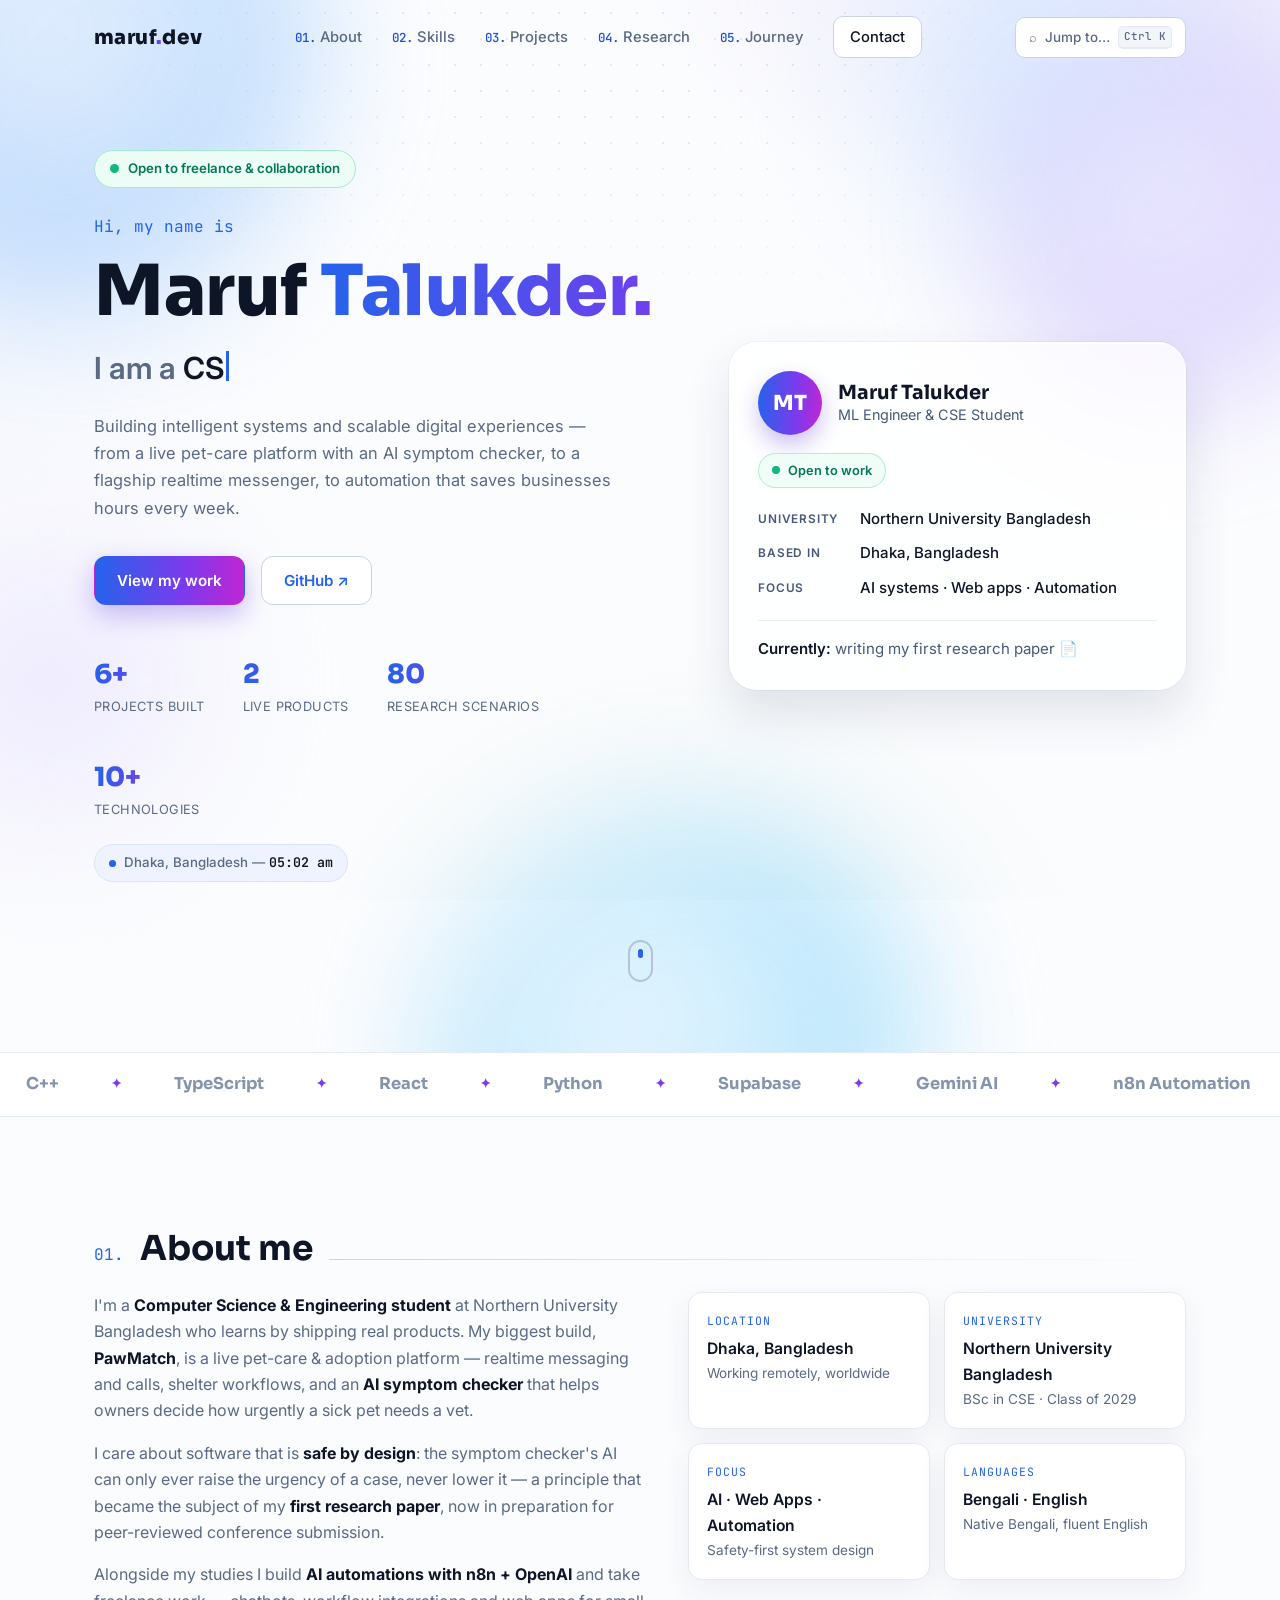
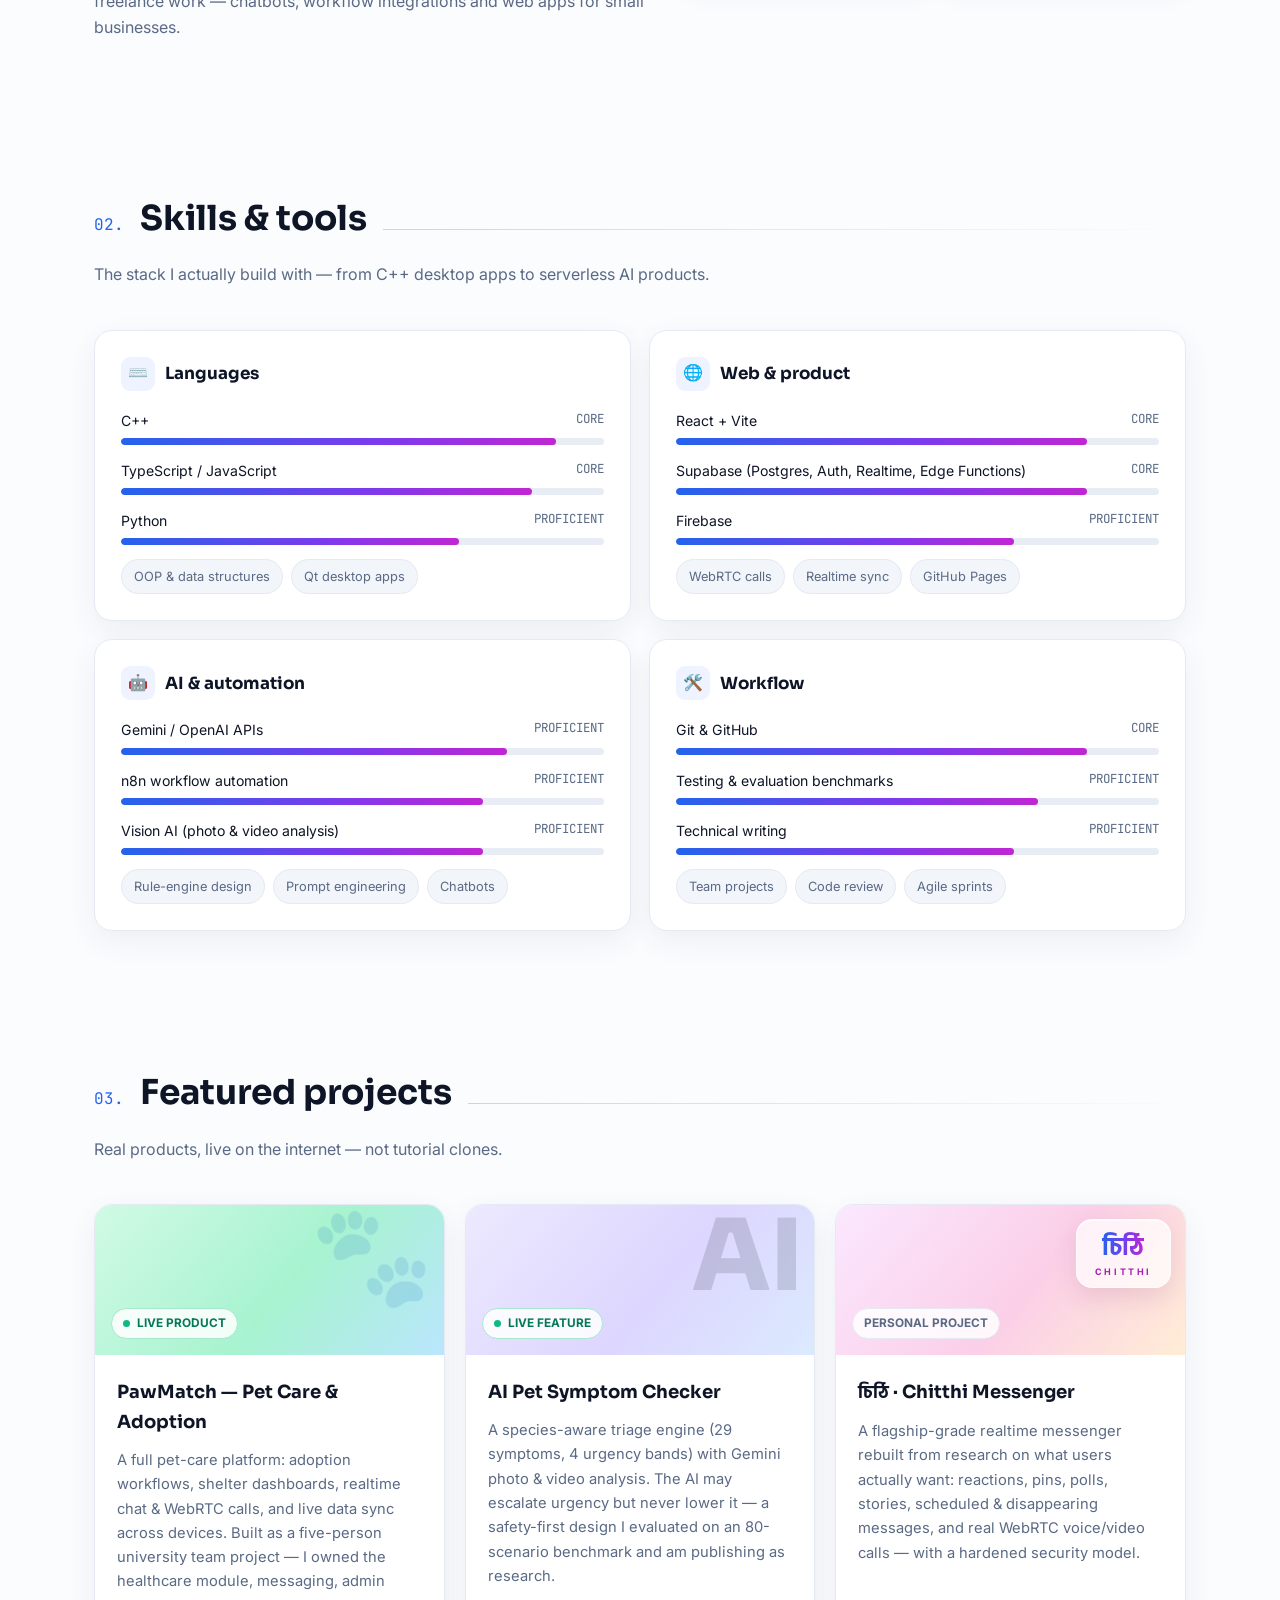
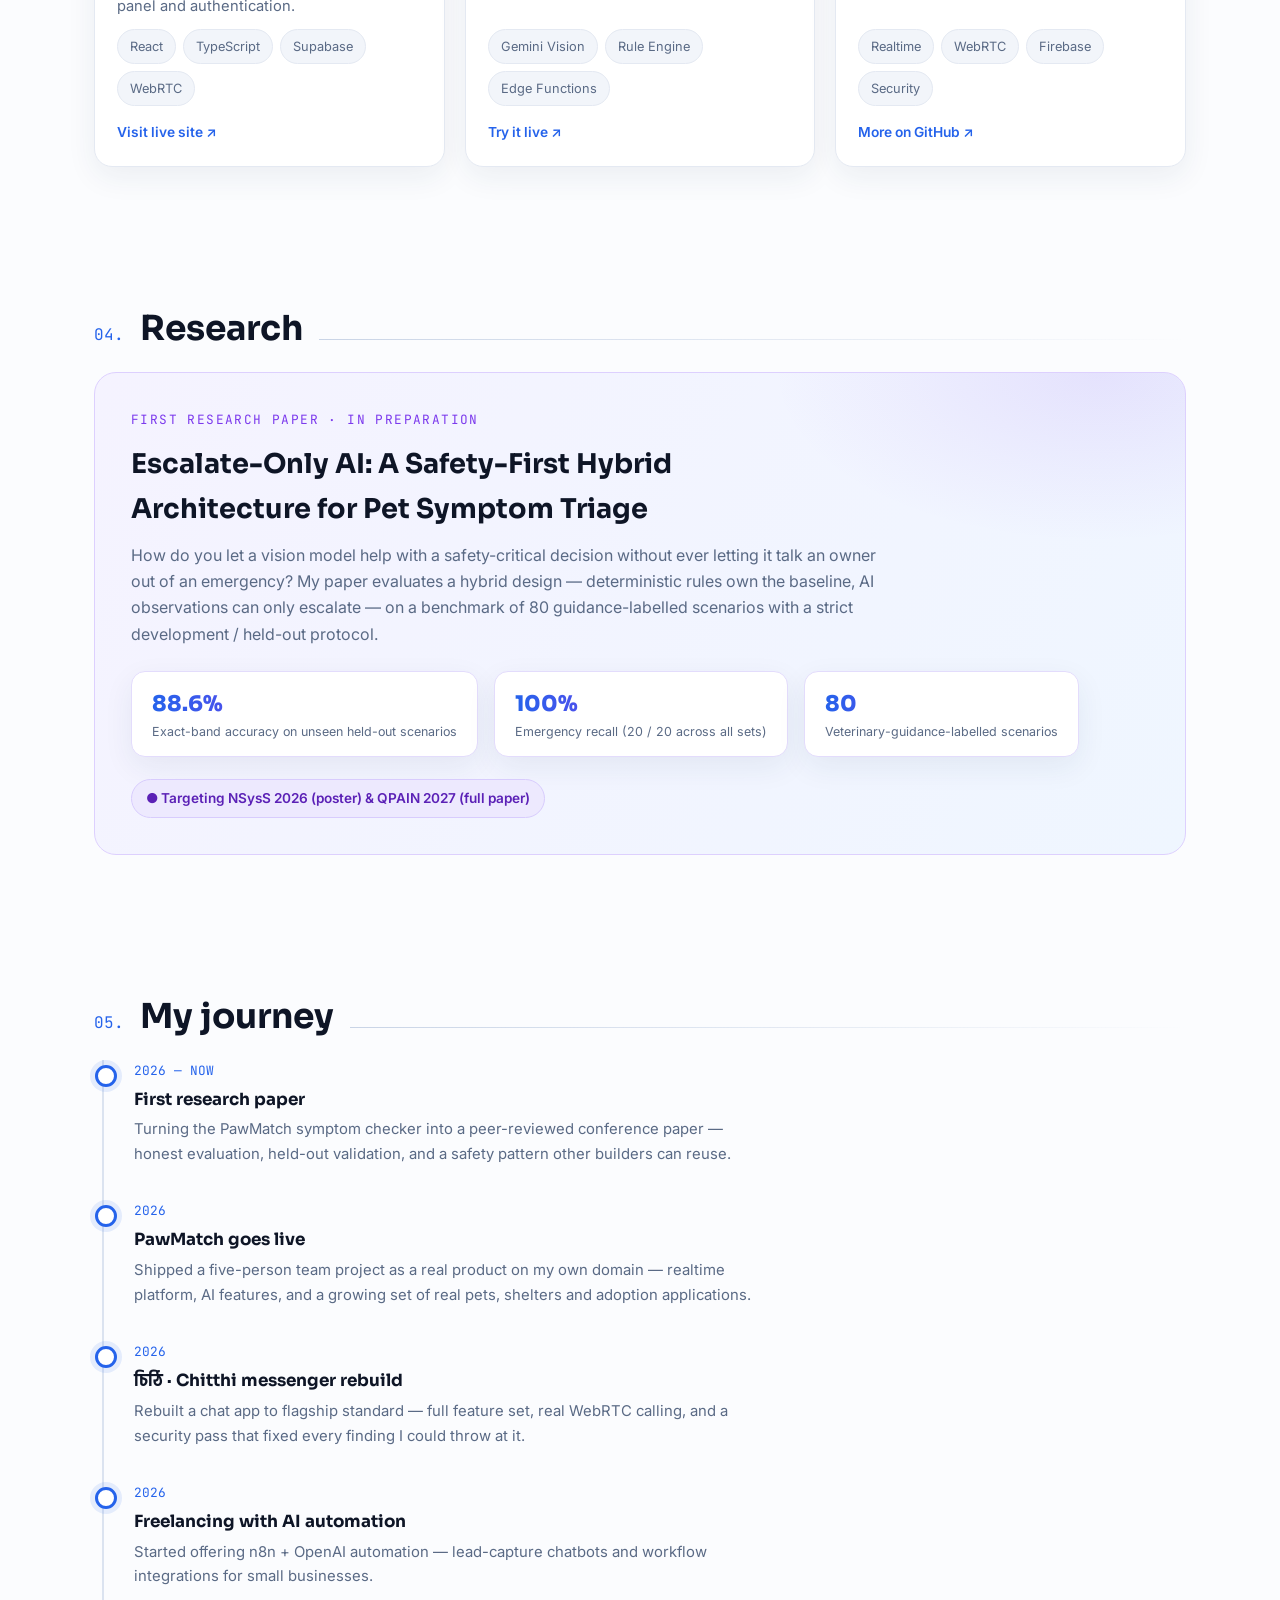
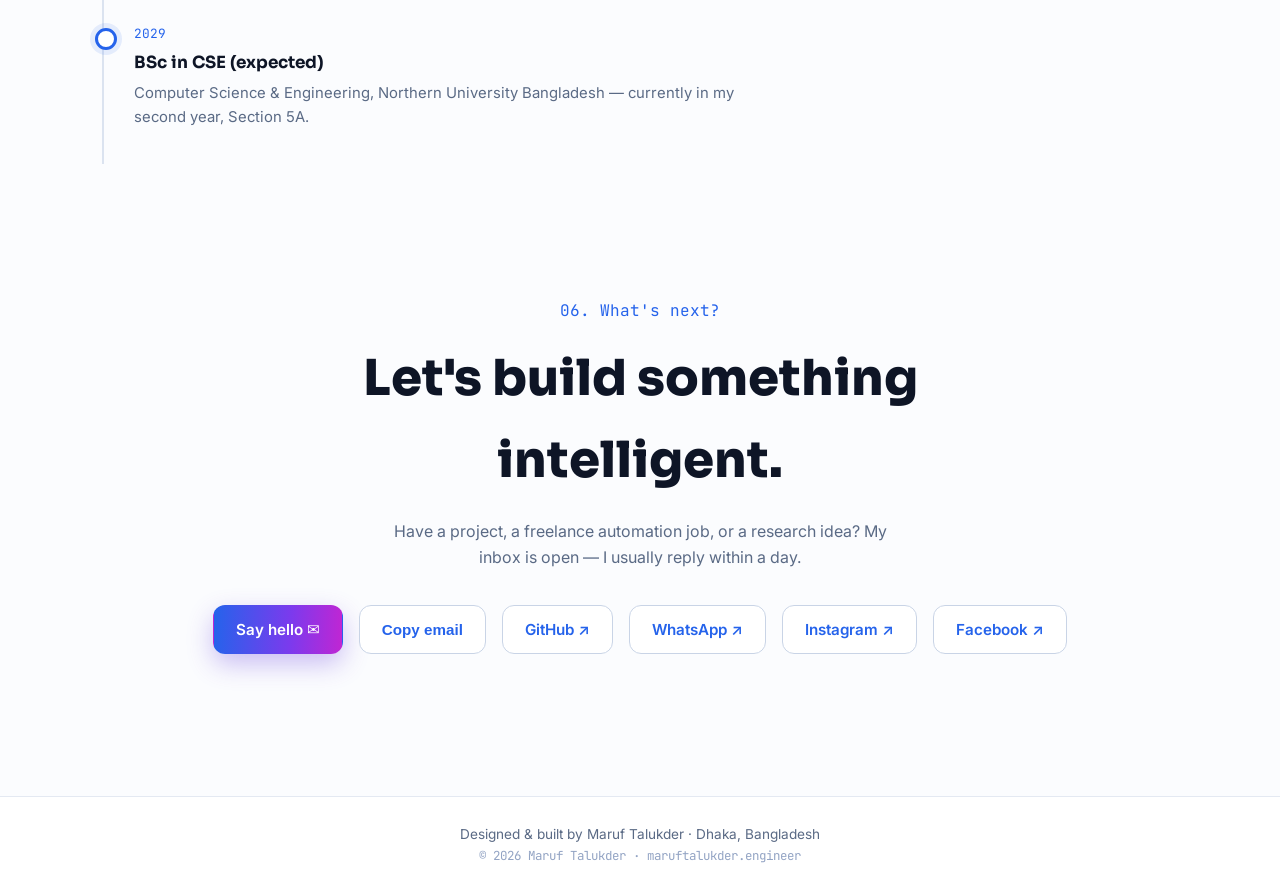
==== commit 18be2022: "Add WhatsApp, Instagram and Facebook links to contact section" ====
--- a/index.html
+++ b/index.html
@@ -507,6 +507,9 @@
         <a class="btn btn-grad" href="mailto:talukder_41250202809@nub.ac.bd">Say hello ✉</a>
         <button class="btn btn-ghost" id="copyEmail" type="button">Copy email</button>
         <a class="btn btn-ghost" href="https://github.com/maruftalukder1" target="_blank" rel="noopener">GitHub ↗</a>
+      <a class="btn btn-ghost" href="https://wa.me/8801644317165" target="_blank" rel="noopener">WhatsApp ↗</a>
+      <a class="btn btn-ghost" href="https://www.instagram.com/iammaruf_/" target="_blank" rel="noopener">Instagram ↗</a>
+      <a class="btn btn-ghost" href="https://www.facebook.com/share/18ZNBdvXUr/" target="_blank" rel="noopener">Facebook ↗</a>
       </div>
       <div class="copy-note" id="copyNote" role="status" aria-live="polite"></div>
     </div>
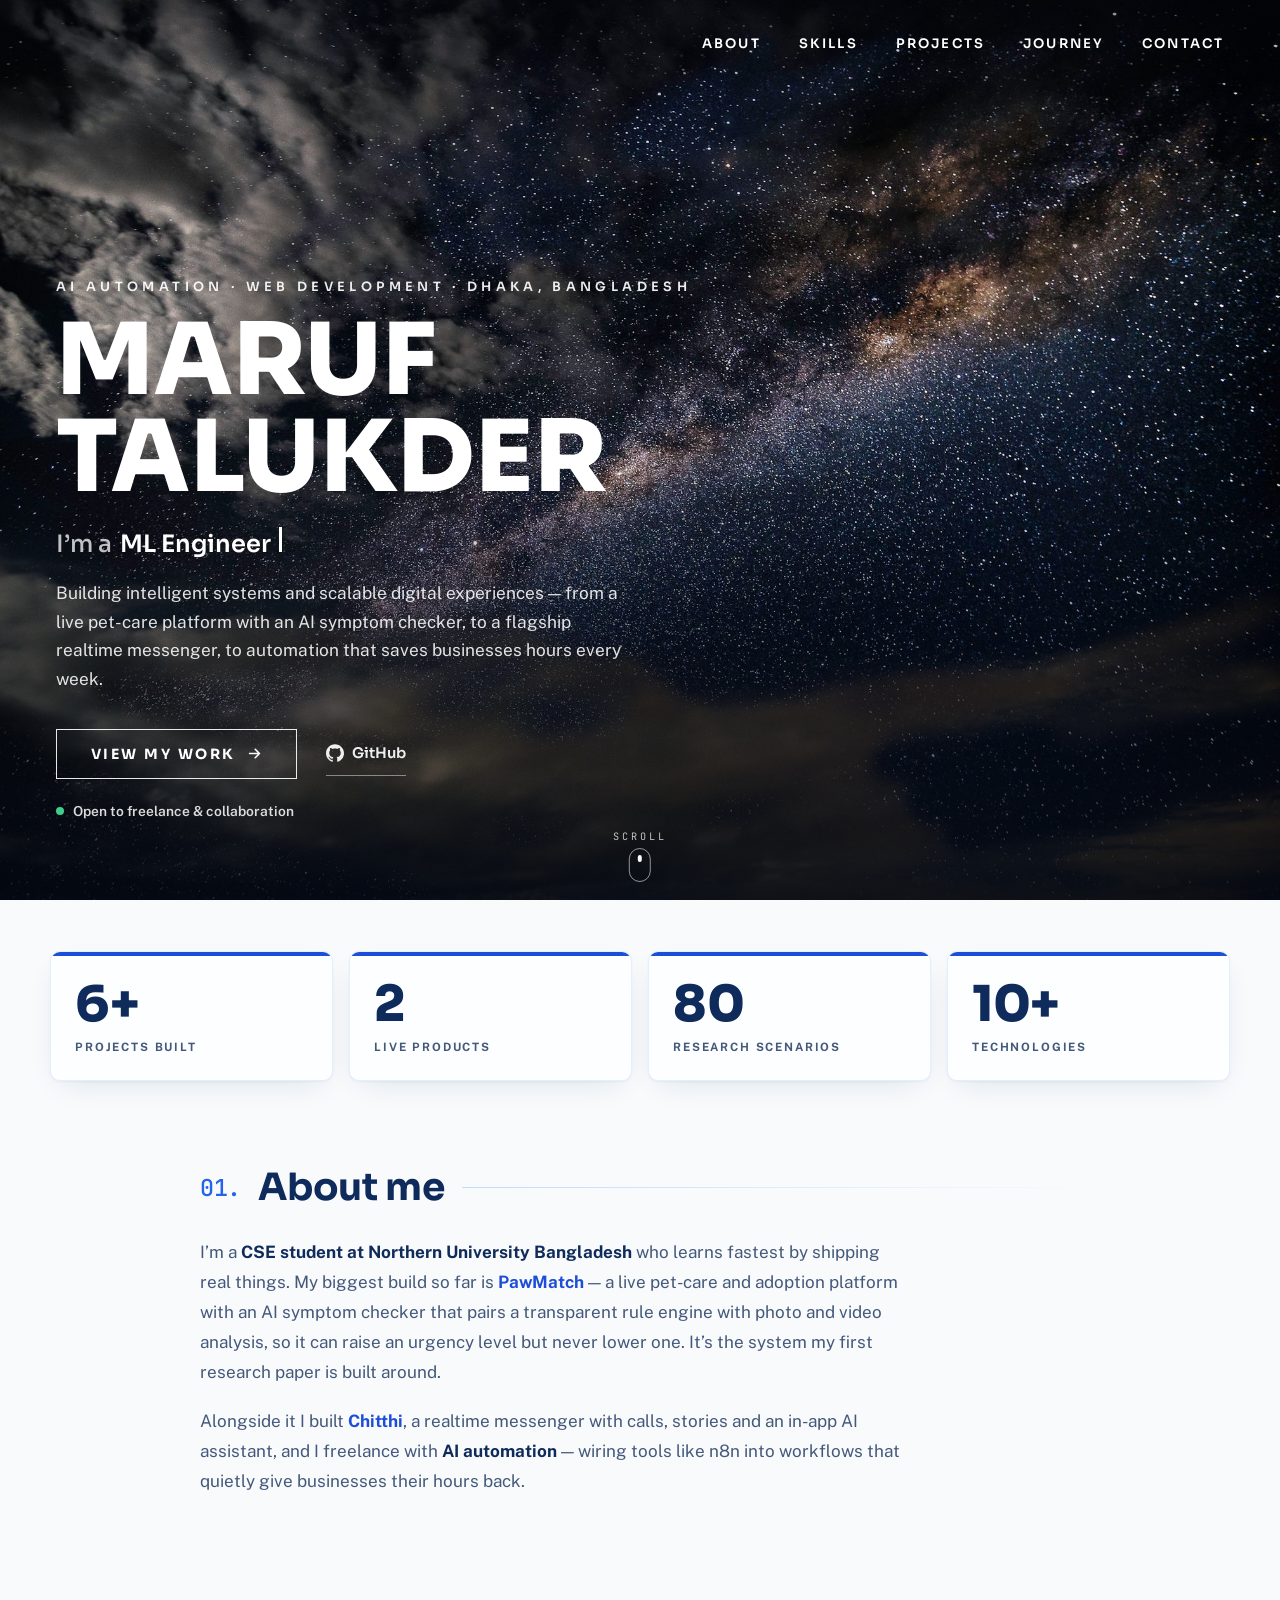
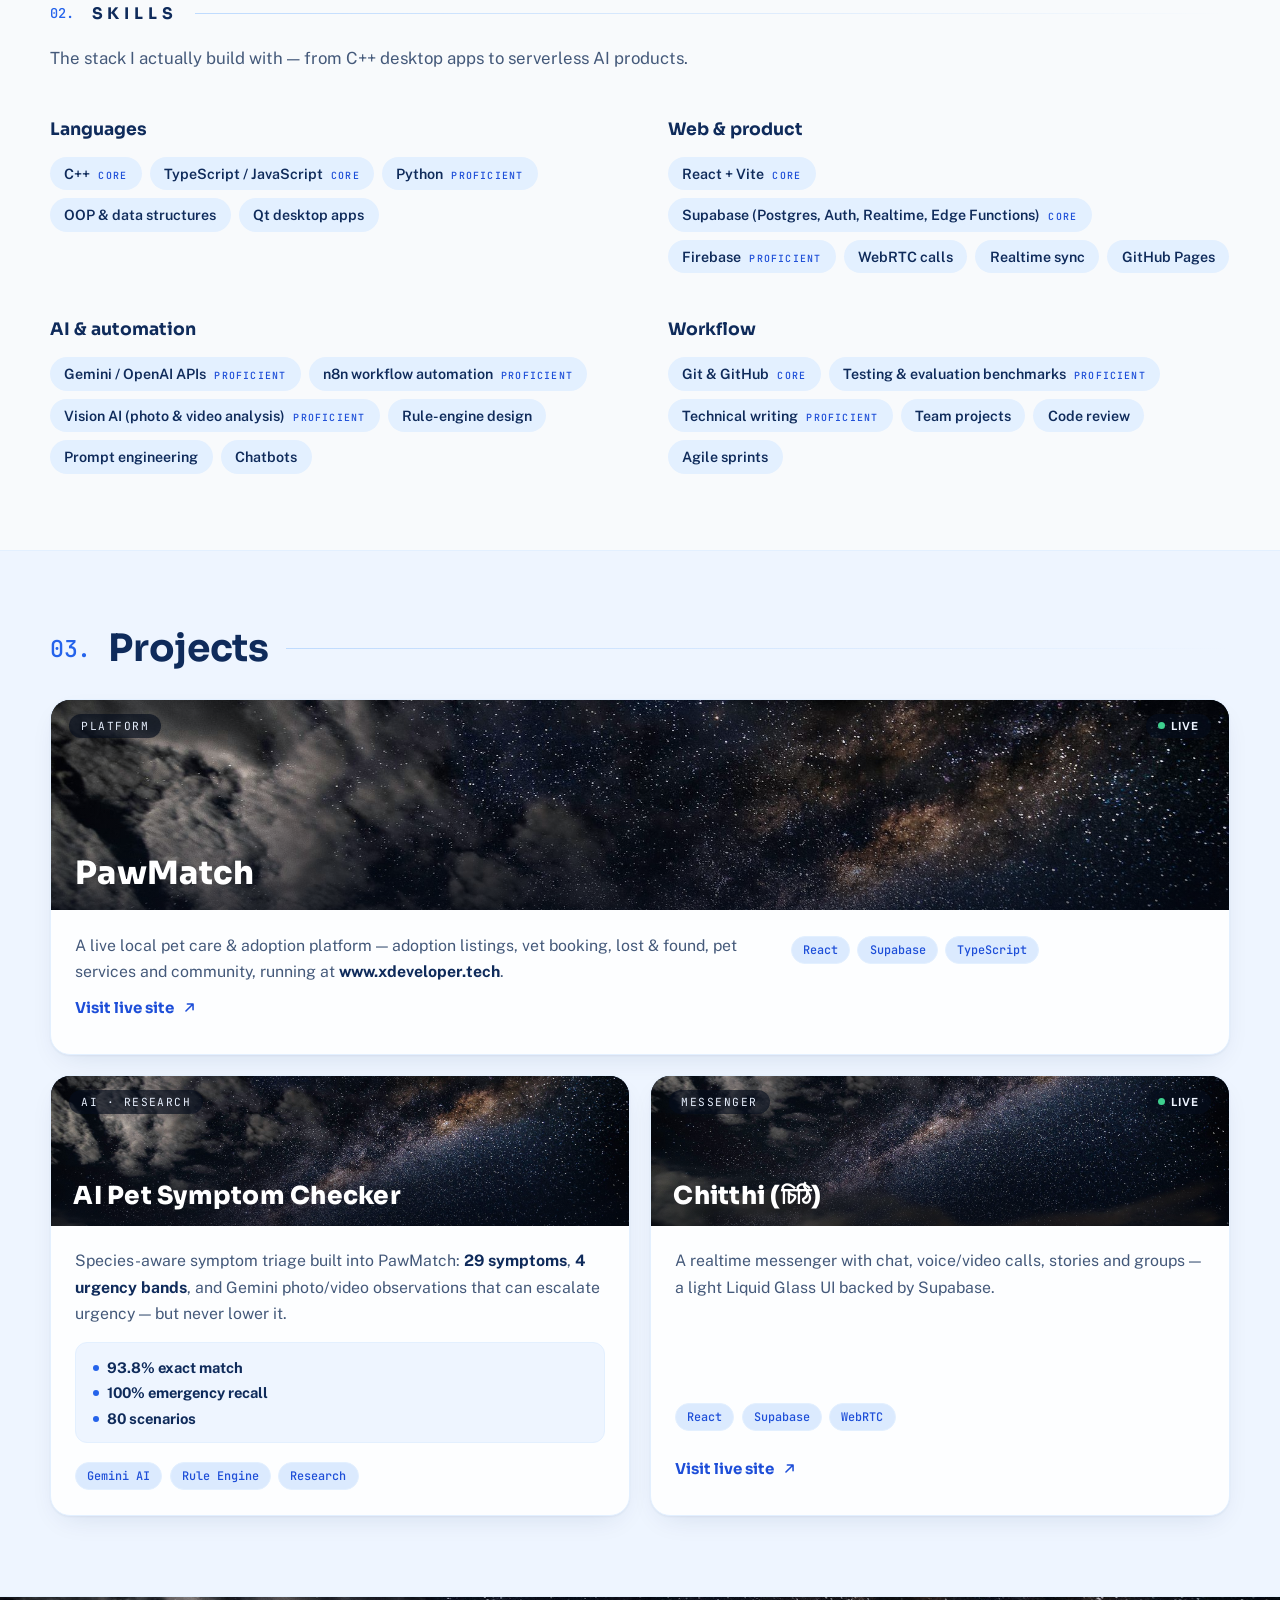
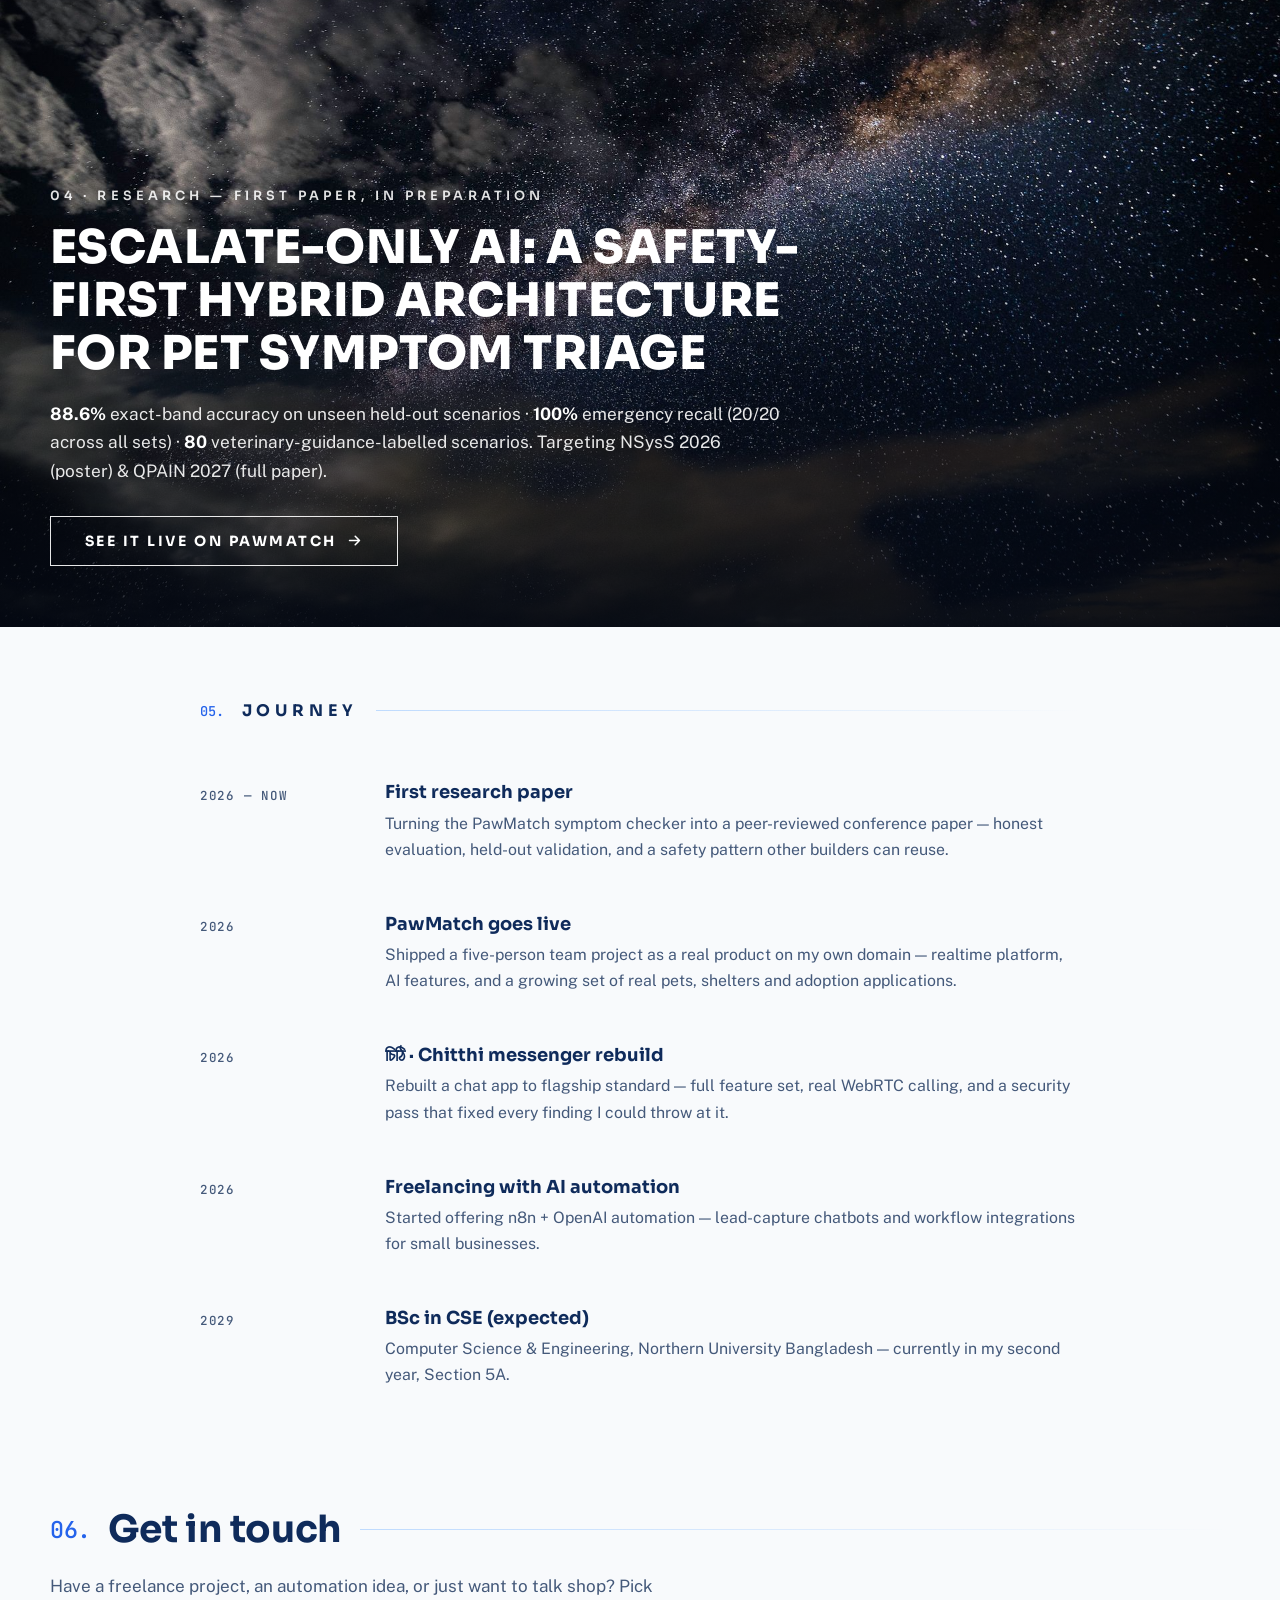
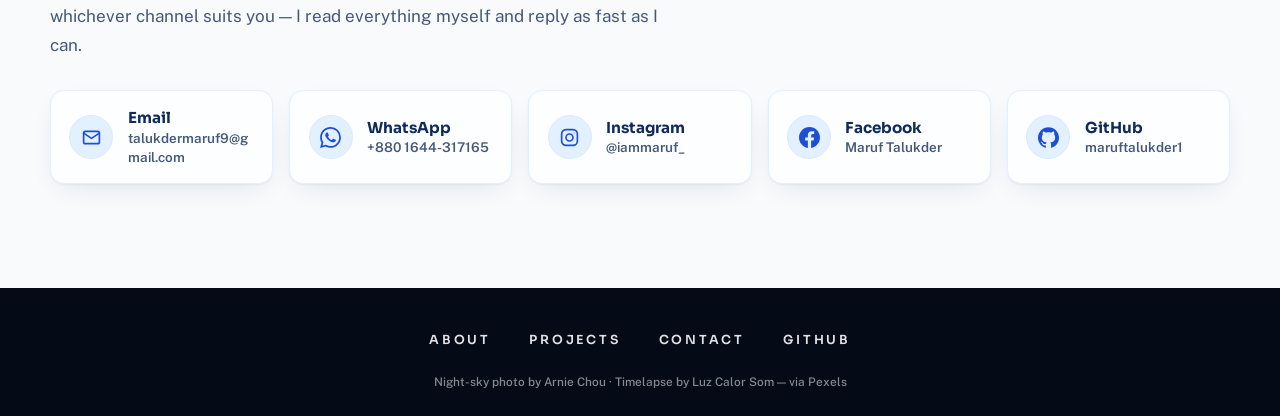
==== commit 5bb97edf: "SpaceX-style redesign: full-bleed Milky Way hero + Skills/Research/Journey" ====
--- a/index.html
+++ b/index.html
@@ -1,787 +1,1006 @@
-<!DOCTYPE html>
+<!doctype html>
 <html lang="en">
-<head>
-<meta charset="UTF-8">
-<meta name="viewport" content="width=device-width, initial-scale=1.0">
-<title>Maruf Talukder — ML Engineer & CSE Student</title>
-<meta name="description" content="Maruf Talukder — Machine Learning Engineer & CSE Student at Northern University Bangladesh, Dhaka. Builder of PawMatch, the AI pet symptom checker, and চিঠি · Chitthi messenger.">
-<meta property="og:title" content="Maruf Talukder — ML Engineer & CSE Student">
-<meta property="og:description" content="Building intelligent systems and scalable digital experiences. Dhaka, Bangladesh.">
-<meta property="og:type" content="website">
-<meta property="og:url" content="https://www.maruftalukder.engineer/">
-<link rel="preconnect" href="https://fonts.googleapis.com">
-<link rel="preconnect" href="https://fonts.gstatic.com" crossorigin>
-<link href="https://fonts.googleapis.com/css2?family=Sora:wght@400;600;700;800&family=Inter:wght@400;500;600&family=JetBrains+Mono:wght@400;600&family=Hind+Siliguri:wght@400;500;600;700&display=swap" rel="stylesheet">
-<style>
-:root{
-  --bg:#fbfcfe; --bg2:#f2f5fa; --card:#ffffff; --brd:#e4e9f2;
-  --txt:#0e1526; --muted:#5a6a85; --blue:#2563eb; --cyan:#0891b2; --violet:#7c3aed; --green:#059669;
-  --grad:linear-gradient(92deg,#2563eb 0%,#7c3aed 60%,#c026d3 100%);
-  --shadow:0 10px 30px rgba(30,50,90,.07); --shadow-lg:0 24px 48px rgba(30,50,90,.12);
-  --radius:18px; --maxw:1140px;
-}
-*{margin:0;padding:0;box-sizing:border-box}
-html{scroll-behavior:smooth}
-body{background:var(--bg);color:var(--txt);font-family:'Inter','Hind Siliguri',system-ui,-apple-system,'Segoe UI',Roboto,sans-serif;line-height:1.65;overflow-x:hidden}
-::selection{background:rgba(37,99,235,.18)}
-a{color:inherit;text-decoration:none}
-h1,h2,h3{font-family:'Sora','Hind Siliguri',sans-serif}
-.bn{font-family:'Hind Siliguri','Noto Sans Bengali',sans-serif}
-
-/* ---------- liquid glass (used sparingly: hero profile card, scrolled header, mobile nav) ---------- */
-.glass{background:rgba(255,255,255,.45);-webkit-backdrop-filter:blur(14px) saturate(140%);backdrop-filter:blur(14px) saturate(140%);border:1px solid rgba(255,255,255,.18);box-shadow:0 24px 48px rgba(30,50,90,.12),0 0 0 1px rgba(30,50,90,.04),inset 0 1px 0 rgba(255,255,255,.65),inset 0 -1px 0 rgba(255,255,255,.22),inset 1px 0 0 rgba(255,255,255,.14),inset -1px 0 0 rgba(255,255,255,.14)}
-
-/* ---------- soft animated background ---------- */
-.bg-fx{position:fixed;inset:0;z-index:-2;background:
-  radial-gradient(820px 480px at 88% -6%,rgba(124,58,237,.09),transparent 60%),
-  radial-gradient(760px 480px at -8% 26%,rgba(37,99,235,.08),transparent 60%),
-  radial-gradient(700px 620px at 55% 112%,rgba(5,150,105,.05),transparent 60%),var(--bg)}
-.bg-dots{position:fixed;inset:0;z-index:-1;pointer-events:none;
-  background-image:radial-gradient(rgba(30,50,90,.10) 1.2px,transparent 1.2px);background-size:26px 26px;
-  -webkit-mask-image:radial-gradient(ellipse 85% 52% at 50% 0%,#000 25%,transparent 72%);
-          mask-image:radial-gradient(ellipse 85% 52% at 50% 0%,#000 25%,transparent 72%)}
-.orb{position:fixed;border-radius:50%;filter:blur(80px);z-index:-1;pointer-events:none}
-.orb-a{width:320px;height:320px;background:#dbeafe;top:-90px;right:5%;animation:drift 17s ease-in-out infinite alternate}
-.orb-b{width:260px;height:260px;background:#ede9fe;bottom:10%;left:-80px;animation:drift 21s ease-in-out infinite alternate-reverse}
-@keyframes drift{from{transform:translate(0,0) scale(1)}to{transform:translate(-46px,42px) scale(1.1)}}
-
-/* ---------- progress + nav ---------- */
-#progress{position:fixed;top:0;left:0;height:3px;width:0;background:linear-gradient(90deg,#2563eb,#38bdf8);z-index:1000;box-shadow:0 0 10px rgba(37,99,235,.35)}
-header{position:fixed;top:0;left:0;right:0;z-index:900;transition:background .3s,box-shadow .3s;border-bottom:1px solid transparent}
-header.scrolled{background:rgba(255,255,255,.45);-webkit-backdrop-filter:blur(14px) saturate(140%);backdrop-filter:blur(14px) saturate(140%);border-color:rgba(255,255,255,.18);box-shadow:0 6px 24px rgba(30,50,90,.06),inset 0 1px 0 rgba(255,255,255,.6)}
-.nav{max-width:var(--maxw);margin:0 auto;padding:16px 24px;display:flex;align-items:center;justify-content:space-between}
-.logo{font-family:'Sora',sans-serif;font-weight:800;font-size:1.25rem;letter-spacing:.4px}
-.logo .dot{background:var(--grad);-webkit-background-clip:text;background-clip:text;color:transparent}
-.nav-links{display:flex;gap:30px;align-items:center}
-.nav-links a{font-size:.92rem;color:var(--muted);font-weight:500;transition:color .2s}
-.nav-links a .no{color:var(--blue);font-family:'JetBrains Mono',monospace;font-size:.78rem;margin-right:4px}
-.nav-links a:hover,.nav-links a.active{color:var(--txt)}
-.btn{display:inline-flex;align-items:center;gap:9px;padding:11px 22px;border-radius:12px;font-weight:600;font-size:.95rem;transition:transform .2s,box-shadow .2s,background .2s;cursor:pointer;border:1px solid transparent}
-.btn:active{transform:scale(.97)}
-.btn-primary{background:var(--txt);color:#fff;box-shadow:0 10px 24px rgba(14,21,38,.22)}
-.btn-primary:hover{transform:translateY(-2px);box-shadow:0 16px 32px rgba(14,21,38,.26)}
-.btn-grad{background:var(--grad);color:#fff;box-shadow:0 10px 26px rgba(99,60,220,.32)}
-.btn-grad:hover{transform:translateY(-2px);box-shadow:0 16px 34px rgba(99,60,220,.4)}
-.btn-ghost{background:#fff;border-color:#c9d4e6;color:var(--blue)}
-.btn-ghost:hover{border-color:var(--blue);transform:translateY(-2px);box-shadow:var(--shadow)}
-.btn-sm{padding:8px 16px;font-size:.86rem;border-radius:10px}
-.nav-links a{position:relative}
-.nav-links a:not(.btn)::after{content:"";position:absolute;left:0;bottom:-5px;height:2px;width:100%;border-radius:2px;background:linear-gradient(90deg,#2563eb,#38bdf8);transform:scaleX(0);transform-origin:right;transition:transform .35s cubic-bezier(.2,.8,.2,1)}
-.nav-links a:not(.btn):hover::after,.nav-links a:not(.btn).active::after{transform:scaleX(1);transform-origin:left}
-.search-btn{display:inline-flex;align-items:center;gap:8px;background:#fff;border:1px solid #c9d4e6;color:var(--muted);border-radius:10px;padding:8px 13px;font:inherit;font-size:.84rem;font-weight:500;cursor:pointer;transition:border-color .2s,color .2s,box-shadow .2s;flex:none}
-.search-btn:hover{border-color:var(--blue);color:var(--txt);box-shadow:var(--shadow)}
-.search-btn kbd{font-family:'JetBrains Mono',monospace;font-size:.68rem;background:var(--bg2);border:1px solid var(--brd);border-bottom-width:2px;border-radius:5px;padding:1px 5px}
-.burger{display:none;background:none;border:0;cursor:pointer;padding:8px}
-.burger span{display:block;width:24px;height:2px;background:var(--txt);margin:5px 0;transition:.3s}
-
-/* ---------- layout ---------- */
-.wrap{max-width:var(--maxw);margin:0 auto;padding:0 24px}
-section{padding:104px 0 30px}
-.sec-head{display:flex;align-items:baseline;gap:16px;margin-bottom:14px}
-.sec-head .no{font-family:'JetBrains Mono',monospace;color:var(--blue);font-size:1rem}
-.sec-head h2{font-size:clamp(1.6rem,3.4vw,2.15rem);font-weight:700;white-space:nowrap}
-.sec-head .line{flex:1;height:1px;background:linear-gradient(90deg,#c9d4e6,transparent)}
-.sec-sub{color:var(--muted);max-width:640px;margin-bottom:42px}
-.reveal{opacity:0;transform:translateY(26px);transition:opacity .7s ease,transform .7s ease}
-.reveal.in{opacity:1;transform:none}
-.reveal.d1{transition-delay:.08s}.reveal.d2{transition-delay:.16s}.reveal.d3{transition-delay:.24s}
-
-/* ---------- hero ---------- */
-.hero{min-height:100svh;display:flex;flex-direction:column;justify-content:center;align-items:center;padding:150px 0 70px}
-.hero .wrap{width:100%}
-.hero-grid{display:grid;grid-template-columns:1.12fr .88fr;gap:54px;align-items:center}
-.badge{display:inline-flex;align-items:center;gap:9px;padding:7px 15px;border:1px solid #a7e8cd;border-radius:999px;background:#ecfdf5;font-size:.83rem;color:#047857;font-weight:600;margin-bottom:26px}
-.badge .pulse{width:9px;height:9px;border-radius:50%;background:#10b981;animation:pulse 1.6s ease-out infinite}
-@keyframes pulse{0%{box-shadow:0 0 0 0 rgba(16,185,129,.45)}70%{box-shadow:0 0 0 9px rgba(16,185,129,0)}100%{box-shadow:0 0 0 0 rgba(16,185,129,0)}}
-.hero .hi{font-family:'JetBrains Mono',monospace;color:var(--blue);font-size:1rem;margin-bottom:14px}
-.hero h1{font-size:clamp(2.6rem,6.4vw,4.4rem);line-height:1.06;font-weight:800;letter-spacing:-.5px}
-.hero h1 .grad{background:var(--grad);-webkit-background-clip:text;background-clip:text;color:transparent;background-size:200% 100%;animation:sheen 6s linear infinite}
-@keyframes sheen{to{background-position:200% 0}}
-.hero .role{font-size:clamp(1.25rem,3vw,1.9rem);font-weight:600;color:var(--muted);margin-top:14px;min-height:1.5em}
-.hero .role .typed{color:var(--txt)}
-.caret{display:inline-block;width:3px;height:1em;background:var(--blue);vertical-align:-2px;margin-left:2px;animation:blink 1s steps(1) infinite}
-@keyframes blink{50%{opacity:0}}
-.hero p.lead{color:var(--muted);max-width:520px;margin-top:20px;font-size:1.03rem}
-.hero-cta{display:flex;gap:16px;margin-top:34px;flex-wrap:wrap}
-.hero-stats{display:flex;gap:38px;margin-top:48px;flex-wrap:wrap}
-.stat .num{font-family:'Sora',sans-serif;font-size:1.65rem;font-weight:800;background:var(--grad);-webkit-background-clip:text;background-clip:text;color:transparent}
-.stat .lbl{font-size:.8rem;color:var(--muted);letter-spacing:.4px;text-transform:uppercase}
-.profilecard{border-radius:28px;padding:28px;transform:rotate(1.2deg);transition:transform .4s;animation:cardfloat 7.5s ease-in-out infinite}
-@keyframes cardfloat{0%,100%{transform:rotate(1.2deg) translateY(0)}50%{transform:rotate(1.2deg) translateY(-9px)}}
-.profilecard:hover{animation-play-state:paused}
-.pc-top{display:flex;gap:16px;align-items:center}
-.pc-avatar{width:64px;height:64px;border-radius:50%;background:var(--grad);color:#fff;display:grid;place-items:center;font-family:'Sora',sans-serif;font-weight:800;font-size:1.3rem;letter-spacing:.5px;flex:none;box-shadow:0 10px 22px rgba(99,60,220,.32)}
-.pc-name{font-family:'Sora',sans-serif;font-weight:700;font-size:1.22rem;line-height:1.3}
-.pc-role{color:var(--muted);font-size:.9rem;line-height:1.45}
-.pc-status{display:inline-flex;align-items:center;gap:8px;margin-top:18px;padding:6px 13px;border-radius:999px;background:rgba(236,253,245,.75);border:1px solid rgba(167,232,205,.8);color:#047857;font-size:.8rem;font-weight:600}
-.pc-status .pulse{width:8px;height:8px;border-radius:50%;background:#10b981;animation:pulse 1.6s ease-out infinite}
-.pc-rows{margin-top:20px;display:flex;flex-direction:column;gap:12px}
-.pc-row{display:flex;gap:14px;font-size:.94rem;line-height:1.5}
-.pc-row .k{width:88px;flex:none;color:var(--muted);font-size:.74rem;font-weight:600;text-transform:uppercase;letter-spacing:.8px;padding-top:3px}
-.pc-row .v{font-weight:500}
-.pc-now{margin-top:20px;padding-top:16px;border-top:1px solid rgba(30,50,90,.09);font-size:.94rem;color:var(--muted)}
-.pc-now b{color:var(--txt);font-weight:600}
-.scroll-hint{display:flex;justify-content:center;margin-top:58px}
-.scroll-hint .mouse{width:25px;height:42px;border:2px solid #b6c2d8;border-radius:14px;position:relative}
-.scroll-hint .mouse::after{content:"";position:absolute;left:50%;top:7px;width:5px;height:9px;margin-left:-2.5px;border-radius:3px;background:var(--blue);animation:wheel 1.8s ease-in-out infinite}
-@keyframes wheel{0%{transform:translateY(0);opacity:1}70%{transform:translateY(13px);opacity:0}100%{opacity:0}}
-
-/* ---------- smart additions (2026-10-31) ---------- */
-.hero{position:relative;overflow:hidden}
-.aurora{position:absolute;inset:0;overflow:hidden;pointer-events:none}
-.aurora i{position:absolute;border-radius:50%;filter:blur(58px);opacity:.55;will-change:transform}
-.aurora .a1{width:470px;height:470px;left:-130px;top:-150px;background:radial-gradient(circle at 38% 38%,#dbeafe,#93c5fd 58%,rgba(147,197,253,0) 74%);animation:aurora-a 18s ease-in-out infinite alternate}
-.aurora .a2{width:400px;height:400px;right:-110px;top:2%;background:radial-gradient(circle at 40% 40%,#ede9fe,#c4b5fd 58%,rgba(196,181,253,0) 74%);animation:aurora-b 23s ease-in-out infinite alternate}
-.aurora .a3{width:520px;height:520px;left:33%;bottom:-280px;background:radial-gradient(circle at 40% 40%,#e0f2fe,#7dd3fc 58%,rgba(125,211,252,0) 74%);animation:aurora-c 27s ease-in-out infinite alternate}
-@keyframes aurora-a{from{transform:translate(0,0) scale(1)}to{transform:translate(96px,54px) scale(1.16)}}
-@keyframes aurora-b{from{transform:translate(0,0) scale(1.08)}to{transform:translate(-84px,66px) scale(.94)}}
-@keyframes aurora-c{from{transform:translate(0,0) scale(.95)}to{transform:translate(-70px,-58px) scale(1.12)}}
-.hero .wrap{position:relative;z-index:1}
-.hero .scroll-hint{position:relative;z-index:1}
-.dhaka-chip{display:inline-flex;align-items:center;gap:8px;margin-top:24px;padding:7px 14px;border-radius:999px;background:#eef3ff;border:1px solid #d7e3fb;color:var(--muted);font-size:.83rem;font-weight:500}
-.dhaka-chip .dotlive{width:7px;height:7px;border-radius:50%;background:var(--blue);animation:pulse-blue 1.8s ease-out infinite}
-.dhaka-chip b{color:var(--txt);font-family:'JetBrains Mono',monospace;font-weight:600}
-@keyframes pulse-blue{0%{box-shadow:0 0 0 0 rgba(37,99,235,.4)}70%{box-shadow:0 0 0 8px rgba(37,99,235,0)}100%{box-shadow:0 0 0 0 rgba(37,99,235,0)}}
-.copy-note{font-size:.88rem;color:#047857;font-weight:600;min-height:1.3em;margin-top:14px;opacity:0;transform:translateY(3px);transition:opacity .3s,transform .3s}
-.copy-note.show{opacity:1;transform:none}
-#toTop{position:fixed;right:22px;bottom:22px;z-index:950;width:50px;height:50px;border-radius:50%;display:grid;place-items:center;font-size:1.15rem;color:var(--blue);cursor:pointer;opacity:0;visibility:hidden;pointer-events:none;transform:translateY(14px);transition:opacity .35s,transform .35s,visibility .35s}
-#toTop.show{opacity:1;visibility:visible;pointer-events:auto;transform:none}
-#toTop:hover{transform:translateY(-3px)}
-.palette-overlay{position:fixed;inset:0;z-index:1200;background:rgba(14,21,38,.38);-webkit-backdrop-filter:blur(3px);backdrop-filter:blur(3px);display:flex;align-items:flex-start;justify-content:center;padding:12vh 18px 18px;opacity:0;visibility:hidden;pointer-events:none;transition:opacity .18s,visibility .18s}
-.palette-overlay.open{opacity:1;visibility:visible;pointer-events:auto}
-.palette{width:100%;max-width:600px;border-radius:20px;padding:10px;transform:translateY(-10px) scale(.985);transition:transform .18s;max-height:70vh;display:flex;flex-direction:column}
-.palette-overlay.open .palette{transform:none}
-.palette input{width:100%;border:0;outline:0;background:transparent;font:inherit;font-size:1.02rem;padding:12px 14px;color:var(--txt);border-bottom:1px solid rgba(37,99,235,.30)}
-.palette input::placeholder{color:#93a4c4}
-.pal-list{overflow-y:auto;padding:6px}
-.pal-item{display:flex;align-items:center;gap:12px;width:100%;text-align:left;background:none;border:0;font:inherit;padding:10px 12px;border-radius:12px;cursor:pointer;color:var(--txt)}
-.pal-item .ic{width:32px;height:32px;flex:none;border-radius:9px;background:#eef3ff;display:grid;place-items:center;font-size:.95rem}
-.pal-item .t{font-weight:600;font-size:.95rem}
-.pal-item .s{color:var(--muted);font-size:.8rem}
-.pal-item.sel{background:#eef3ff}
-.pal-empty{padding:16px 12px;color:var(--muted);font-size:.9rem}
-.pal-foot{display:flex;gap:16px;padding:9px 14px 4px;color:#93a4c4;font-size:.75rem;font-family:'JetBrains Mono',monospace}
-body.pal-open{overflow:hidden}
-.proj{position:relative}
-.proj .glare{position:absolute;inset:0;z-index:5;pointer-events:none;background:radial-gradient(420px circle at var(--gx,50%) var(--gy,50%),rgba(255,255,255,.30),transparent 46%);opacity:0;transition:opacity .3s}
-.proj:hover .glare{opacity:1}
-@media (prefers-reduced-motion:reduce){.aurora .a1,.aurora .a2,.aurora .a3{animation:none}.profilecard{animation:none}}
-
-/* ---------- marquee ---------- */
-.marquee{border-top:1px solid var(--brd);border-bottom:1px solid var(--brd);padding:18px 0;overflow:hidden;background:#fff}
-.marquee .track{display:flex;width:max-content;animation:scrollx 30s linear infinite}
-.marquee:hover .track{animation-play-state:paused}
-.marquee .item{font-family:'Sora',sans-serif;font-weight:700;font-size:1.02rem;color:#8494ad;padding:0 26px;white-space:nowrap;display:flex;align-items:center;gap:52px}
-.marquee .item::after{content:"✦";color:var(--violet);font-size:.8rem}
-@keyframes scrollx{to{transform:translateX(-50%)}}
-
-/* ---------- about / bento ---------- */
-.about-grid{display:grid;grid-template-columns:1.05fr .95fr;gap:44px;align-items:start}
-.about-grid p{color:var(--muted);margin-bottom:16px}
-.about-grid p b{color:var(--txt)}
-.bento{display:grid;grid-template-columns:1fr 1fr;gap:14px}
-.bento .cell{background:var(--card);border:1px solid var(--brd);border-radius:14px;padding:18px;box-shadow:var(--shadow);transition:transform .25s,box-shadow .25s}
-.bento .cell:hover{transform:translateY(-4px);box-shadow:var(--shadow-lg)}
-.bento .cell .k{font-family:'JetBrains Mono',monospace;font-size:.72rem;color:var(--blue);text-transform:uppercase;letter-spacing:1px;margin-bottom:6px}
-.bento .cell .v{font-weight:600;font-size:.98rem}
-.bento .cell .s{color:var(--muted);font-size:.85rem}
-
-/* ---------- skills ---------- */
-.skill-grid{display:grid;grid-template-columns:repeat(2,1fr);gap:18px}
-.skill-card{background:var(--card);border:1px solid var(--brd);border-radius:var(--radius);padding:26px;box-shadow:var(--shadow);transition:transform .25s,box-shadow .25s}
-.skill-card:hover{transform:translateY(-4px);box-shadow:var(--shadow-lg)}
-.skill-card h3{font-size:1.05rem;margin-bottom:18px;display:flex;align-items:center;gap:10px}
-.skill-card h3 .ic{width:34px;height:34px;border-radius:9px;display:grid;place-items:center;background:#eef3ff;font-size:1rem}
-.bar-row{margin-bottom:14px}
-.bar-row .top{display:flex;justify-content:space-between;font-size:.88rem;margin-bottom:6px}
-.bar-row .lvl{color:var(--muted);font-size:.78rem;font-family:'JetBrains Mono',monospace}
-.bar{height:7px;border-radius:99px;background:#e8edf5;overflow:hidden}
-.bar i{display:block;height:100%;width:0;border-radius:99px;background:var(--grad);transition:width 1.2s cubic-bezier(.2,.8,.2,1)}
-.chips{display:flex;flex-wrap:wrap;gap:8px;margin-top:6px}
-.chip{font-size:.8rem;padding:6px 12px;border-radius:999px;border:1px solid var(--brd);background:var(--bg2);color:var(--muted)}
-
-/* ---------- projects ---------- */
-.proj-grid{display:grid;grid-template-columns:repeat(3,1fr);gap:20px}
-.proj{background:var(--card);border:1px solid var(--brd);border-radius:var(--radius);overflow:hidden;display:flex;flex-direction:column;box-shadow:var(--shadow);transition:transform .18s ease-out,box-shadow .3s}
-.proj:hover{box-shadow:var(--shadow-lg)}
-.proj .thumb{height:150px;position:relative;display:flex;align-items:flex-end;padding:16px;overflow:hidden}
-.proj .thumb .glyph{position:absolute;right:10px;top:2px;font-size:6.2rem;opacity:.14;font-family:'Sora',sans-serif;font-weight:800;line-height:1;color:#0e1526}
-.brand-tile{position:absolute;right:14px;top:14px;display:flex;flex-direction:column;align-items:center;padding:9px 18px 8px;background:rgba(255,255,255,.72);border:1px solid rgba(255,255,255,.65);border-radius:16px;box-shadow:0 10px 24px rgba(120,40,90,.13),inset 0 1px 0 rgba(255,255,255,.85);-webkit-backdrop-filter:blur(6px);backdrop-filter:blur(6px)}
-.brand-tile .bt-mark{font-family:'Hind Siliguri','Noto Sans Bengali',sans-serif;font-weight:700;font-size:1.55rem;line-height:1.5;background:var(--grad);-webkit-background-clip:text;background-clip:text;color:transparent}
-.brand-tile .bt-sub{font-size:.56rem;font-weight:700;letter-spacing:2.6px;color:#a21caf;margin-top:-2px}
-@supports not ((-webkit-background-clip:text) or (background-clip:text)){.brand-tile .bt-mark{background:none;color:#7c3aed}}
-.proj .thumb .tag-live{position:relative;display:inline-flex;align-items:center;gap:7px;background:rgba(255,255,255,.85);border:1px solid #a7e8cd;color:#047857;font-size:.74rem;font-weight:700;padding:5px 11px;border-radius:999px;backdrop-filter:blur(4px)}
-.proj .thumb .tag-live i{width:7px;height:7px;border-radius:50%;background:#10b981;animation:pulse 1.6s infinite}
-.proj .thumb .tag-soft{position:relative;background:rgba(255,255,255,.85);border:1px solid var(--brd);color:var(--muted);font-size:.74rem;font-weight:700;padding:5px 11px;border-radius:999px}
-.t-paw{background:linear-gradient(130deg,#d1fae5,#a7f3d0 55%,#bae6fd)}
-.t-ai{background:linear-gradient(130deg,#ede9fe,#ddd6fe 55%,#dbeafe)}
-.t-chat{background:linear-gradient(130deg,#fae8ff,#fbcfe8 55%,#ffedd5)}
-.proj .body{padding:22px;display:flex;flex-direction:column;gap:11px;flex:1}
-.proj h3{font-size:1.13rem}
-.proj p{color:var(--muted);font-size:.92rem;flex:1}
-.proj .tags{display:flex;flex-wrap:wrap;gap:7px}
-.proj .links{display:flex;gap:14px;margin-top:4px}
-.proj .links a{font-size:.86rem;font-weight:600;color:var(--blue);display:inline-flex;gap:6px;align-items:center}
-.proj .links a:hover{text-decoration:underline}
-
-/* ---------- research ---------- */
-.research{background:linear-gradient(120deg,#f5f3ff,#eff6ff);border:1px solid #ddd0fe;border-radius:22px;padding:36px;position:relative;overflow:hidden}
-.research::before{content:"";position:absolute;inset:0;background:radial-gradient(500px 260px at 92% 0%,rgba(124,58,237,.10),transparent 65%);pointer-events:none}
-.research .k{font-family:'JetBrains Mono',monospace;color:var(--violet);font-size:.8rem;letter-spacing:1.4px;text-transform:uppercase}
-.research h3{font-size:clamp(1.3rem,2.6vw,1.7rem);margin:12px 0 10px;max-width:720px}
-.research p{color:var(--muted);max-width:760px}
-.research .metrics{display:flex;gap:16px;flex-wrap:wrap;margin-top:24px}
-.metric{background:#fff;border:1px solid #e3dcfc;border-radius:14px;padding:14px 20px;box-shadow:var(--shadow)}
-.metric .n{font-family:'Sora',sans-serif;font-weight:800;font-size:1.35rem;background:var(--grad);-webkit-background-clip:text;background-clip:text;color:transparent}
-.metric .l{font-size:.78rem;color:var(--muted)}
-.research .status{display:inline-flex;gap:8px;align-items:center;margin-top:22px;font-size:.85rem;color:#5b21b6;background:#ede9fe;border:1px solid #d8ccfd;padding:7px 14px;border-radius:999px;font-weight:600}
-
-/* ---------- journey ---------- */
-.timeline{position:relative;margin-left:8px;padding-left:30px;border-left:2px solid #dbe3f0}
-.tl-item{position:relative;padding-bottom:34px}
-.tl-item::before{content:"";position:absolute;left:-39px;top:5px;width:16px;height:16px;border-radius:50%;background:#fff;border:3px solid var(--blue);box-shadow:0 0 0 5px rgba(37,99,235,.10)}
-.tl-item .when{font-family:'JetBrains Mono',monospace;color:var(--blue);font-size:.8rem}
-.tl-item h3{font-size:1.05rem;margin:5px 0 4px}
-.tl-item p{color:var(--muted);font-size:.93rem;max-width:640px}
-
-/* ---------- contact / footer ---------- */
-.contact{text-align:center;padding-bottom:110px}
-.contact .k{font-family:'JetBrains Mono',monospace;color:var(--blue)}
-.contact h2{font-size:clamp(2rem,5vw,3.1rem);font-weight:800;margin:14px 0 16px}
-.contact p{color:var(--muted);max-width:520px;margin:0 auto 34px}
-footer{border-top:1px solid var(--brd);padding:26px 0;text-align:center;color:var(--muted);font-size:.85rem;background:#fff}
-footer .mono{font-family:'JetBrains Mono',monospace;font-size:.78rem;color:#93a4c4}
-
-@media (max-width:900px){
-  .hero-grid{grid-template-columns:1fr;gap:40px}
-  .proj-grid{grid-template-columns:1fr}
-  .skill-grid{grid-template-columns:1fr}
-  .about-grid{grid-template-columns:1fr}
-  section{padding:78px 0 20px}
-}
-@media (max-width:720px){
-  .nav-links{position:fixed;inset:0 0 auto 0;top:64px;flex-direction:column;align-items:flex-start;gap:0;background:rgba(255,255,255,.45);-webkit-backdrop-filter:blur(14px) saturate(140%);backdrop-filter:blur(14px) saturate(140%);padding:10px 24px 20px;border-bottom:1px solid rgba(255,255,255,.18);box-shadow:var(--shadow-lg),inset 0 1px 0 rgba(255,255,255,.6);transform:translateY(-130%);transition:transform .35s}
-  .nav-links.open{transform:none}
-  .nav-links a{padding:12px 0;width:100%;border-bottom:1px solid #eef1f7}
-  .nav-links .btn{margin-top:14px}
-  .burger{display:block}
-  .nav-links a:not(.btn)::after{bottom:9px}
-  .search-btn .lbl,.search-btn kbd{display:none}
-  .search-btn{padding:8px 10px}
-  .hero{padding-top:120px}
-  .hero-stats{gap:24px}
-  .research{padding:26px 20px}
-}
-/* ---------- liquid glass legibility fix (2026-10-31 audit) ---------- */
-/* Pixel-measured WCAG failures on glass at the old .45 tint (palette
-   placeholder 1.15:1, palette footer hints 1.09:1, palette item subtitle on
-   bare glass 2.08:1, mobile-menu nav number 4.47:1, plus several surfaces
-   within 0.15 of the AA line): white tint strengthened and muted / accent
-   text darkened ON GLASS SURFACES ONLY. Blur(14px) saturate(140%) recipe
-   unchanged — the Liquid Glass look is kept. Full audit: SMART_SITE_REPORT.md,
-   "Liquid Glass legibility audit" (2026-10-31). */
-.glass{background:rgba(255,255,255,.78);border-color:rgba(255,255,255,.55);--muted:#47597a}
-header.scrolled{background:rgba(255,255,255,.82);border-color:rgba(255,255,255,.5);--muted:#47597a}
-header .nav-links a .no{color:#1d4ed8}
-.palette input::placeholder{color:#47597a}
-.pal-foot{color:#47597a}
-#toTop{color:#1d4ed8}
-@media (max-width:720px){
-  .nav-links{background:rgba(255,255,255,.85);border-bottom-color:rgba(255,255,255,.5);--muted:#47597a}
-}
-@media (prefers-reduced-motion:reduce){
-  *,*::before,*::after{animation-duration:.01ms!important;animation-iteration-count:1!important;transition-duration:.01ms!important}
-  html{scroll-behavior:auto}
-}
-@media (prefers-reduced-transparency:reduce){
-  .glass,header.scrolled,.nav-links,.brand-tile{background:rgba(255,255,255,.97);-webkit-backdrop-filter:none;backdrop-filter:none}
-}
-</style>
-</head>
-<body>
-<div class="bg-fx"></div><div class="bg-dots"></div>
-<div class="orb orb-a"></div><div class="orb orb-b"></div>
-<div id="progress"></div>
-
-<header id="header">
-  <nav class="nav">
-    <a class="logo" href="#top">maruf<span class="dot">.</span>dev</a>
-    <button class="burger" id="burger" aria-label="Menu"><span></span><span></span><span></span></button>
-    <div class="nav-links" id="navLinks">
-      <a href="#about"><span class="no">01.</span>About</a>
-      <a href="#skills"><span class="no">02.</span>Skills</a>
-      <a href="#projects"><span class="no">03.</span>Projects</a>
-      <a href="#research"><span class="no">04.</span>Research</a>
-      <a href="#journey"><span class="no">05.</span>Journey</a>
-      <a class="btn btn-ghost btn-sm" href="#contact">Contact</a>
-    </div>
-    <button class="search-btn" id="searchBtn" type="button" aria-label="Search and jump to sections" title="Jump to… (Ctrl+K)"><span aria-hidden="true">⌕</span><span class="lbl">Jump to…</span><kbd>Ctrl K</kbd></button>
-  </nav>
-</header>
-
-<main id="top">
-  <!-- ================= HERO ================= -->
-  <section class="hero">
-    <div class="aurora" aria-hidden="true"><i class="a1"></i><i class="a2"></i><i class="a3"></i></div>
-    <div class="wrap hero-grid">
-      <div>
-        <div class="badge"><span class="pulse"></span> Open to freelance &amp; collaboration</div>
-        <div class="hi">Hi, my name is</div>
-        <h1>Maruf <span class="grad">Talukder.</span></h1>
-        <div class="role">I am a <span class="typed" id="typed"></span><span class="caret"></span></div>
-        <p class="lead">Building intelligent systems and scalable digital experiences — from a live pet-care platform with an AI symptom checker, to a flagship realtime messenger, to automation that saves businesses hours every week.</p>
+  <head>
+    <meta charset="utf-8" />
+    <meta name="viewport" content="width=device-width, initial-scale=1, viewport-fit=cover" />
+    <meta name="color-scheme" content="light" />
+    <link rel="icon" href="data:," />
+    <title>Maruf Talukder — ML Engineer & CSE Student</title>
+    <link rel="preconnect" href="https://fonts.googleapis.com" />
+    <link rel="preconnect" href="https://fonts.gstatic.com" crossorigin />
+    <link href="https://fonts.googleapis.com/css2?family=Sora:wght@500;600;700;800&family=Public+Sans:wght@400;500;600;700&family=JetBrains+Mono:wght@400;500&display=swap" rel="stylesheet" />
+    <style>
+      /* ============ 60-30-10 palette (below the hero) ============
+         60% soft white · 30% light blue · 10% deep blue accent */
+      :root {
+        --paper: #f8fafc;
+        --surface: #fdfeff;
+        --blue-wash: #eef5ff;
+        --blue-soft: #e3f0ff;
+        --blue-chip: #dbeafe;
+        --blue-line: #bfdbfe;
+        --accent: #2563eb;
+        --accent-deep: #1d4ed8;
+        --navy: #0f2b5b;
+        --ink: #22354f;
+        --ink-soft: #44597a;
+        --shadow-card: 0 1px 2px rgba(15, 43, 91, 0.05), 0 10px 30px -12px rgba(15, 43, 91, 0.14);
+        --shadow-lift: 0 2px 4px rgba(15, 43, 91, 0.06), 0 22px 44px -16px rgba(15, 43, 91, 0.22);
+        --ease-out: cubic-bezier(0.16, 1, 0.3, 1);
+      }
+      * { box-sizing: border-box; }
+      html { scroll-behavior: smooth; }
+      body {
+        margin: 0;
+        font-family: "Public Sans", system-ui, -apple-system, "Segoe UI", sans-serif;
+        background: var(--paper);
+        color: var(--ink);
+        overflow-x: hidden;
+        -webkit-font-smoothing: antialiased;
+      }
+      ::selection { background: var(--blue-chip); color: var(--navy); }
+      button, a.btn { min-height: 2.75rem; }
+
+      /* ---------- scroll reveal ---------- */
+      .reveal { transform: translateY(18px); transition: transform 0.7s var(--ease-out); transition-delay: var(--d, 0s); }
+      .reveal.in { transform: none; }
+
+      /* ============ HERO — full-bleed photo/video (SpaceX grammar) ============ */
+      .hero {
+        position: relative;
+        height: 100vh;
+        height: 100svh;
+        min-height: 680px;
+        overflow: hidden;
+        background: #060d1d;
+        color: #fff;
+      }
+      .hero-media { position: absolute; inset: 0; }
+      .hero-media video, .hero-media img {
+        position: absolute; inset: 0;
+        width: 100%; height: 100%;
+        object-fit: cover; object-position: 50% 50%;
+        display: block;
+      }
+      /* dark scrim along the bottom third only — text legibility */
+      .hero-scrim {
+        position: absolute; inset: 0; z-index: 1; pointer-events: none;
+        background: linear-gradient(180deg,
+          rgba(4, 9, 20, 0.30) 0%,
+          rgba(4, 9, 20, 0) 22%,
+          rgba(4, 9, 20, 0) 52%,
+          rgba(4, 9, 20, 0.55) 78%,
+          rgba(4, 9, 20, 0.82) 100%);
+      }
+
+      /* ---------- minimal top bar over the video ---------- */
+      .topbar {
+        position: absolute; top: 0; left: 0; right: 0; z-index: 10;
+        display: flex; align-items: center; justify-content: flex-end;
+        gap: 2rem;
+        padding: 1.35rem clamp(1.25rem, 4.5vw, 3.5rem);
+      }
+      .wordmark {
+        font-family: "Sora", sans-serif; font-weight: 700;
+        font-size: 0.98rem; letter-spacing: 0.22em;
+        color: #fff; text-decoration: none; white-space: nowrap;
+        flex: none;
+      }
+      .topnav { display: flex; align-items: center; gap: 2.4rem; flex: none; }
+      .topnav a {
+        font-family: "Sora", sans-serif; font-weight: 600;
+        font-size: 0.82rem; letter-spacing: 0.16em; text-transform: uppercase;
+        color: #fff; text-decoration: none;
+        padding: 0.4rem 0; min-height: 2.75rem;
+        display: inline-flex; align-items: center;
+        border-bottom: 1px solid transparent;
+        transition: border-color 0.25s ease, opacity 0.25s ease;
+      }
+      .topnav a:hover { border-bottom-color: rgba(255, 255, 255, 0.85); }
+      .nav-toggle {
+        display: none;
+        background: none; border: 0; cursor: pointer;
+        width: 2.75rem; height: 2.75rem; padding: 0.6rem;
+        color: #fff;
+      }
+      .nav-toggle svg { width: 100%; height: 100%; display: block; }
+      .mobile-nav {
+        position: absolute; top: 4.6rem; right: 1rem; z-index: 11;
+        display: none; flex-direction: column;
+        background: rgba(5, 11, 24, 0.94);
+        border: 1px solid rgba(255, 255, 255, 0.16);
+        padding: 0.6rem 0;
+        min-width: 190px;
+      }
+      .mobile-nav.open { display: flex; }
+      .mobile-nav a {
+        font-family: "Sora", sans-serif; font-weight: 600;
+        font-size: 0.85rem; letter-spacing: 0.14em; text-transform: uppercase;
+        color: #fff; text-decoration: none;
+        padding: 0.8rem 1.3rem; min-height: 2.75rem;
+        display: flex; align-items: center;
+      }
+      .mobile-nav a:hover { background: rgba(255, 255, 255, 0.08); }
+
+      /* ---------- low-left content block ---------- */
+      .hero-content {
+        position: absolute; z-index: 2;
+        left: 0; right: 0; bottom: 0;
+        padding: 0 clamp(1.25rem, 4.5vw, 3.5rem) clamp(4.2rem, 9vh, 6rem);
+        max-width: 62rem;
+      }
+      .hero-eyebrow {
+        margin: 0 0 1.1rem;
+        font-family: "Sora", sans-serif; font-weight: 600;
+        font-size: clamp(0.68rem, 1.6vw, 0.8rem);
+        letter-spacing: 0.34em; text-transform: uppercase;
+        color: rgba(255, 255, 255, 0.92);
+      }
+      h1.hero-name {
+        margin: 0;
+        font-family: "Sora", sans-serif; font-weight: 800;
+        font-size: clamp(2.7rem, 8.5vw, 6.2rem);
+        line-height: 0.98; letter-spacing: 0.005em;
+        text-transform: uppercase;
+        color: #fff;
+      }
+      .hero-role {
+        margin: 1.3rem 0 0;
+        font-family: "Sora", sans-serif; font-weight: 600;
+        font-size: clamp(1.05rem, 2.6vw, 1.5rem);
+        color: #fff;
+        display: flex; align-items: baseline; gap: 0.5rem; flex-wrap: wrap;
+        min-height: 1.5em;
+      }
+      .hero-role .static { color: rgba(255, 255, 255, 0.75); font-weight: 500; }
+      #typewriter { color: #fff; }
+      .caret {
+        display: inline-block; width: 3px; height: 1.02em;
+        background: #fff;
+        vertical-align: text-bottom;
+        animation: blink 0.9s steps(1) infinite;
+      }
+      @keyframes blink { 50% { opacity: 0; } }
+      .hero-sub {
+        margin: 1rem 0 0; max-width: 36rem;
+        font-size: clamp(0.98rem, 2vw, 1.08rem); line-height: 1.65;
+        color: rgba(255, 255, 255, 0.88);
+      }
+      .hero-cta { display: flex; flex-wrap: wrap; align-items: center; gap: 1.1rem 1.8rem; margin-top: 2.2rem; }
+      .btn-hero {
+        display: inline-flex; align-items: center; justify-content: center; gap: 0.6rem;
+        padding: 0.95rem 2.1rem;
+        font-family: "Sora", sans-serif; font-weight: 700;
+        font-size: 0.88rem; letter-spacing: 0.18em; text-transform: uppercase;
+        color: #fff; text-decoration: none; cursor: pointer;
+        background: transparent;
+        border: 1.5px solid rgba(255, 255, 255, 0.9);
+        transition: background 0.25s ease, color 0.25s ease;
+      }
+      .btn-hero:hover { background: #fff; color: #0a1526; }
+      .btn-hero svg { width: 17px; height: 17px; flex: none; }
+      .hero-gh {
+        display: inline-flex; align-items: center; gap: 0.5rem;
+        font-family: "Sora", sans-serif; font-weight: 600; font-size: 0.92rem;
+        color: rgba(255, 255, 255, 0.92); text-decoration: none;
+        min-height: 2.75rem;
+        border-bottom: 1px solid rgba(255, 255, 255, 0.45);
+        transition: border-color 0.25s ease, color 0.25s ease;
+      }
+      .hero-gh:hover { color: #fff; border-bottom-color: #fff; }
+      .hero-gh svg { width: 18px; height: 18px; flex: none; }
+      .hero-avail {
+        margin: 1.5rem 0 0;
+        display: flex; align-items: center; gap: 0.55rem;
+        font-size: 0.86rem; font-weight: 600; color: rgba(255, 255, 255, 0.85);
+      }
+      .hero-avail .dot {
+        width: 8px; height: 8px; border-radius: 50%; flex: none;
+        background: #3ecf8e;
+        box-shadow: 0 0 0 0 rgba(62, 207, 142, 0.45);
+        animation: pulse-dot 2.2s ease-out infinite;
+      }
+      @keyframes pulse-dot {
+        0% { box-shadow: 0 0 0 0 rgba(62, 207, 142, 0.4); }
+        70% { box-shadow: 0 0 0 9px rgba(62, 207, 142, 0); }
+        100% { box-shadow: 0 0 0 0 rgba(62, 207, 142, 0); }
+      }
+
+      .scroll-cue {
+        position: absolute; z-index: 2; left: 50%; bottom: 1.1rem;
+        transform: translateX(-50%);
+        display: flex; flex-direction: column; align-items: center; gap: 0.35rem;
+        color: rgba(255, 255, 255, 0.75);
+        font-family: "JetBrains Mono", monospace;
+        font-size: 0.64rem; letter-spacing: 0.3em; text-transform: uppercase;
+        text-decoration: none; min-height: 2.75rem; justify-content: flex-end;
+      }
+      .scroll-cue .wheel {
+        width: 22px; height: 34px; border-radius: 12px; position: relative;
+        border: 1.6px solid rgba(255, 255, 255, 0.55);
+      }
+      .scroll-cue .wheel::after {
+        content: ""; position: absolute; left: 50%; top: 6px; margin-left: -2px;
+        width: 4px; height: 7px; border-radius: 3px;
+        background: #fff;
+        animation: wheel-drop 1.8s ease-in-out infinite;
+      }
+      @keyframes wheel-drop {
+        0% { transform: translateY(0); opacity: 1; }
+        70% { transform: translateY(11px); opacity: 0; }
+        100% { transform: translateY(0); opacity: 0; }
+      }
+
+      /* ============ STATS ============ */
+      .stats-band { background: var(--paper); padding: 3.2rem 0 0.6rem; }
+      .stats {
+        width: min(1180px, 100% - 2.5rem);
+        margin: 0 auto;
+        display: grid; grid-template-columns: repeat(4, 1fr);
+        gap: 1rem;
+      }
+      .stat {
+        background: var(--surface);
+        border: 1px solid var(--blue-soft);
+        border-radius: 10px;
+        overflow: hidden;
+        box-shadow: var(--shadow-card);
+      }
+      .stat-strip { height: 4px; background: var(--accent-deep); }
+      .stat-main { padding: 1.5rem 1.5rem 1.6rem; }
+      .stat-num {
+        font-family: "Sora", sans-serif; font-weight: 800;
+        font-size: clamp(2.5rem, 4.5vw, 3.1rem); line-height: 1; color: var(--navy);
+        letter-spacing: -0.01em;
+      }
+      .stat-label {
+        margin-top: 0.65rem;
+        font-size: 0.72rem; font-weight: 700;
+        letter-spacing: 0.16em; text-transform: uppercase;
+        color: var(--ink-soft);
+      }
+
+      /* ============ SECTIONS ============ */
+      .about { padding: 4.6rem 0 3rem; background: var(--paper); }
+      .projects { padding: 4.6rem 0 5rem; background: var(--blue-wash); border-top: 1px solid var(--blue-soft); border-bottom: 1px solid var(--blue-soft); }
+      .contact { padding: 4.6rem 0 6.5rem; background: var(--paper); }
+      .about-inner { width: min(880px, 100% - 2.5rem); margin: 0 auto; }
+      .wide-inner { width: min(1180px, 100% - 2.5rem); margin: 0 auto; }
+      .about h2, .projects h2, .contact h2 {
+        font-family: "Sora", sans-serif;
+        font-size: clamp(1.7rem, 4.5vw, 2.35rem);
+        font-weight: 700; letter-spacing: -0.01em; color: var(--navy);
+        margin: 0 0 1.7rem;
+        display: flex; align-items: center; gap: 1.1rem;
+      }
+      .about h2::after, .projects h2::after, .contact h2::after {
+        content: ""; flex: 1; height: 1px;
+        background: linear-gradient(90deg, var(--blue-line), transparent);
+      }
+      .about h2 .num, .projects h2 .num, .contact h2 .num {
+        color: var(--accent); font-family: "JetBrains Mono", monospace;
+        font-size: 0.62em; font-weight: 500;
+      }
+      .about p { font-size: 1.07rem; line-height: 1.75; color: var(--ink-soft); margin: 0 0 1.2rem; max-width: 44rem; }
+      .about p strong { color: var(--navy); font-weight: 700; }
+      .about p .hl { color: var(--accent-deep); font-weight: 700; }
+      .contact .lead { font-size: 1.07rem; line-height: 1.7; color: var(--ink-soft); margin: -0.5rem 0 1.9rem; max-width: 40rem; }
+
+      /* ============ PROJECTS — bento ============ */
+      .project-grid {
+        display: grid;
+        grid-template-columns: 1fr 1fr;
+        gap: 1.25rem;
+      }
+      .project-card {
+        position: relative;
+        display: flex; flex-direction: column;
+        background: var(--surface);
+        border: 1px solid var(--blue-soft);
+        border-radius: 20px;
+        overflow: hidden;
+        box-shadow: var(--shadow-card);
+        transition: transform 0.35s var(--ease-out), box-shadow 0.35s var(--ease-out), border-color 0.35s ease;
+      }
+      .project-card:hover { transform: translateY(-5px); box-shadow: var(--shadow-lift); border-color: var(--blue-line); }
+      .project-card.featured { grid-column: 1 / -1; }
+
+      /* clean real-photo header, project name overlaid low-left (SpaceX block style) */
+      .photo-head {
+        position: relative; height: 150px; flex: none;
+        overflow: hidden;
+        background: #0a1830;
+      }
+      .featured .photo-head { height: 210px; }
+      .photo-head img {
+        position: absolute; inset: 0; width: 100%; height: 100%;
+        object-fit: cover; display: block;
+      }
+      .photo-head::after {
+        content: ""; position: absolute; inset: 0;
+        background: linear-gradient(180deg, rgba(4, 9, 20, 0.18) 0%, rgba(4, 9, 20, 0) 38%, rgba(4, 9, 20, 0.62) 100%);
+      }
+      .photo-head-top {
+        position: absolute; top: 0; left: 0; right: 0; z-index: 2;
+        display: flex; align-items: flex-start; justify-content: space-between;
+        padding: 0.85rem 1.15rem;
+      }
+      .p-kicker {
+        display: inline-flex; align-items: center; gap: 0.45rem;
+        padding: 0.32rem 0.75rem; border-radius: 999px;
+        background: rgba(6, 13, 28, 0.66);
+        font-family: "JetBrains Mono", monospace;
+        font-size: 0.7rem; letter-spacing: 0.13em; text-transform: uppercase;
+        color: #e6eefc;
+      }
+      .live-badge {
+        display: inline-flex; align-items: center; gap: 0.4rem;
+        padding: 0.32rem 0.75rem; border-radius: 999px;
+        background: rgba(6, 13, 28, 0.66);
+        font-size: 0.7rem; font-weight: 700; letter-spacing: 0.07em; text-transform: uppercase;
+        color: #eef4ff;
+      }
+      .live-badge .dot { width: 7px; height: 7px; border-radius: 50%; background: #3ecf8e; animation: pulse-dot 2.2s ease-out infinite; }
+      .photo-head h3 {
+        position: absolute; z-index: 2;
+        left: 1.4rem; bottom: 1rem; margin: 0;
+        font-family: "Sora", sans-serif; font-weight: 800;
+        font-size: 1.55rem; line-height: 1.15; letter-spacing: 0.01em;
+        color: #fff;
+      }
+      .featured .photo-head h3 { font-size: 2rem; left: 1.5rem; bottom: 1.15rem; }
+
+      .project-body { padding: 1.4rem 1.5rem 1.55rem; display: flex; flex-direction: column; gap: 0.95rem; flex: 1; }
+      .project-body p { margin: 0; font-size: 0.99rem; line-height: 1.66; color: var(--ink-soft); }
+      .project-body p strong { color: var(--navy); }
+      .featured .project-main { display: grid; grid-template-columns: 1.25fr 0.75fr; gap: 1.6rem; align-items: start; }
+      .p-highlight {
+        display: flex; flex-direction: column; gap: 0.55rem;
+        padding: 0.95rem 1.05rem; border-radius: 12px;
+        background: var(--blue-wash); border: 1px solid var(--blue-soft);
+        font-size: 0.92rem; font-weight: 700; color: var(--navy);
+      }
+      .p-highlight span { display: flex; align-items: baseline; gap: 0.5rem; }
+      .p-highlight span::before { content: ""; width: 6px; height: 6px; border-radius: 50%; background: var(--accent); flex: none; transform: translateY(-2px); }
+      .tag-row { display: flex; flex-wrap: wrap; gap: 0.45rem; margin-top: auto; padding-top: 0.2rem; }
+      .tag {
+        padding: 0.32rem 0.7rem; border-radius: 999px;
+        background: var(--blue-chip); border: 1px solid var(--blue-soft);
+        font-family: "JetBrains Mono", monospace; font-size: 0.74rem; font-weight: 500;
+        color: var(--accent-deep);
+      }
+      .project-link {
+        display: inline-flex; align-items: center; gap: 0.45rem;
+        font-family: "Sora", sans-serif; font-weight: 700; font-size: 0.94rem;
+        color: var(--accent-deep); text-decoration: none;
+        min-height: 2.75rem; align-self: flex-start;
+      }
+      .project-link svg { width: 17px; height: 17px; transition: transform 0.25s ease; }
+      .project-link:hover { text-decoration: underline; text-underline-offset: 4px; }
+      .project-link:hover svg { transform: translate(2px, -2px); }
+
+      /* ============ CONTACT ============ */
+      .contact-grid { display: flex; flex-wrap: wrap; gap: 1rem; }
+      .contact-card {
+        flex: 1 1 190px;
+        display: flex; align-items: center; gap: 0.9rem;
+        padding: 1.05rem 1.15rem;
+        background: var(--surface);
+        border: 1px solid var(--blue-soft);
+        border-radius: 14px;
+        text-decoration: none;
+        box-shadow: var(--shadow-card);
+        transition: transform 0.3s var(--ease-out), box-shadow 0.3s ease, border-color 0.3s ease;
+        min-height: 2.75rem;
+      }
+      .contact-card:hover { transform: translateY(-3px); border-color: var(--blue-line); box-shadow: var(--shadow-lift); }
+      .contact-icon {
+        flex: none; width: 44px; height: 44px; border-radius: 50%;
+        display: flex; align-items: center; justify-content: center;
+        background: var(--blue-soft); color: var(--accent-deep);
+        border: 1px solid var(--blue-chip);
+      }
+      .contact-icon svg { width: 21px; height: 21px; }
+      .contact-text { min-width: 0; }
+      .contact-label { font-family: "Sora", sans-serif; font-weight: 700; font-size: 0.95rem; color: var(--navy); line-height: 1.3; }
+      .contact-value { font-size: 0.84rem; font-weight: 600; color: var(--ink-soft); line-height: 1.35; overflow-wrap: anywhere; }
+
+      /* ============ SECTION LABEL HEADS (Skills / Journey) ============ */
+      .sec-head {
+        font-family: "Sora", sans-serif;
+        font-size: 1rem; font-weight: 700;
+        letter-spacing: 0.3em; text-transform: uppercase;
+        color: var(--navy);
+        margin: 0 0 2.2rem;
+        display: flex; align-items: center; gap: 1.1rem;
+      }
+      .sec-head::after {
+        content: ""; flex: 1; height: 1px;
+        background: linear-gradient(90deg, var(--blue-line), transparent);
+      }
+      .sec-head .num {
+        color: var(--accent); font-family: "JetBrains Mono", monospace;
+        font-size: 0.85em; font-weight: 500; letter-spacing: 0;
+      }
+      .narrow-inner { width: min(880px, 100% - 2.5rem); margin: 0 auto; }
+
+      /* ============ SKILLS — borderless groups, chip pills ============ */
+      .skills { padding: 2.4rem 0 4.8rem; background: var(--paper); }
+      .skills-lead { font-size: 1.05rem; line-height: 1.7; color: var(--ink-soft); margin: -0.9rem 0 2.8rem; max-width: 42rem; }
+      .skill-grid { display: grid; grid-template-columns: 1fr 1fr; gap: 2.8rem 3.5rem; }
+      .skill-group h3 {
+        font-family: "Sora", sans-serif; font-weight: 700;
+        font-size: 1.08rem; color: var(--navy);
+        margin: 0 0 1.05rem;
+      }
+      .pills { display: flex; flex-wrap: wrap; gap: 0.5rem; }
+      .pill {
+        display: inline-flex; align-items: baseline; gap: 0.5rem;
+        padding: 0.45rem 0.9rem; border-radius: 999px;
+        background: var(--blue-soft);
+        font-size: 0.89rem; font-weight: 600; color: var(--navy);
+        line-height: 1.35;
+      }
+      .pill .lvl {
+        font-family: "JetBrains Mono", monospace;
+        font-size: 0.62rem; font-weight: 500; letter-spacing: 0.12em;
+        color: var(--accent-deep);
+      }
+
+      /* ============ RESEARCH — full-bleed photo block (SpaceX) ============ */
+      .research {
+        position: relative;
+        min-height: 70vh;
+        display: flex; align-items: flex-end;
+        overflow: hidden;
+        background: #060d1d;
+        color: #fff;
+      }
+      .research-bg {
+        position: absolute; inset: 0;
+        width: 100%; height: 100%;
+        object-fit: cover; display: block;
+      }
+      .research-scrim {
+        position: absolute; inset: 0; z-index: 1; pointer-events: none;
+        background: linear-gradient(180deg,
+          rgba(4, 9, 20, 0.28) 0%,
+          rgba(4, 9, 20, 0) 30%,
+          rgba(4, 9, 20, 0.52) 70%,
+          rgba(4, 9, 20, 0.86) 100%);
+      }
+      .research-content {
+        position: relative; z-index: 2;
+        width: min(1180px, 100% - 2.5rem);
+        margin: 0 auto;
+        padding: 7rem 0 3.8rem;
+      }
+      .research-eyebrow {
+        margin: 0 0 1.05rem;
+        font-family: "Sora", sans-serif; font-weight: 600;
+        font-size: clamp(0.68rem, 1.6vw, 0.8rem);
+        letter-spacing: 0.32em; text-transform: uppercase;
+        color: rgba(255, 255, 255, 0.88);
+      }
+      .research-title {
+        margin: 0; max-width: 52rem;
+        font-family: "Sora", sans-serif; font-weight: 800;
+        font-size: clamp(1.55rem, 4.4vw, 2.9rem);
+        line-height: 1.14; letter-spacing: 0.01em;
+        text-transform: uppercase;
+        color: #fff;
+      }
+      .research-line {
+        margin: 1.25rem 0 0; max-width: 46rem;
+        font-size: clamp(0.98rem, 2vw, 1.08rem); line-height: 1.65;
+        color: rgba(255, 255, 255, 0.9);
+      }
+      .research-line strong { color: #fff; font-weight: 700; }
+      .research .btn-hero { margin-top: 1.9rem; }
+
+      /* ============ JOURNEY — borderless timeline rows ============ */
+      .journey { padding: 4.6rem 0 1.2rem; background: var(--paper); }
+      .journey-list { display: flex; flex-direction: column; }
+      .j-row {
+        display: grid; grid-template-columns: 150px 1fr;
+        gap: 0.4rem 2.2rem;
+        padding: 1.55rem 1rem;
+        margin: 0 -1rem;
+        border-radius: 12px;
+        transition: background 0.25s ease;
+      }
+      .j-row:hover { background: var(--blue-wash); }
+      .j-date {
+        font-family: "JetBrains Mono", monospace;
+        font-size: 0.78rem; font-weight: 500;
+        letter-spacing: 0.14em; text-transform: uppercase;
+        color: var(--ink-soft);
+        padding-top: 0.32rem; white-space: nowrap;
+      }
+      .j-row h3 {
+        font-family: "Sora", sans-serif; font-weight: 700;
+        font-size: 1.12rem; color: var(--navy);
+        margin: 0 0 0.45rem;
+      }
+      .j-row p { margin: 0; font-size: 0.99rem; line-height: 1.66; color: var(--ink-soft); max-width: 44rem; }
+
+      /* ============ FOOTER — dark bar (SpaceX) ============ */
+      .site-footer {
+        background: #050b16;
+        padding: 1.9rem 1.25rem 1.7rem;
+        text-align: center;
+      }
+      .footer-links {
+        display: flex; flex-wrap: wrap;
+        align-items: center; justify-content: center;
+        gap: 0.4rem 2.4rem;
+      }
+      .footer-links a {
+        font-family: "Sora", sans-serif; font-weight: 600;
+        font-size: 0.78rem; letter-spacing: 0.22em; text-transform: uppercase;
+        color: rgba(255, 255, 255, 0.88); text-decoration: none;
+        min-height: 2.75rem;
+        display: inline-flex; align-items: center;
+        transition: color 0.25s ease;
+      }
+      .footer-links a:hover { color: #fff; text-decoration: underline; text-underline-offset: 5px; }
+      .footer-credit {
+        margin: 0.8rem 0 0;
+        font-size: 0.74rem; font-weight: 500;
+        color: rgba(255, 255, 255, 0.52);
+      }
+
+      @media (max-width: 760px) {
+        .skill-grid { grid-template-columns: 1fr; gap: 2.2rem; }
+        .j-row { grid-template-columns: 1fr; gap: 0.35rem; padding: 1.35rem 0.9rem; margin: 0 -0.9rem; }
+        .j-date { padding-top: 0; }
+        .research { min-height: 62vh; }
+        .research-content { padding-bottom: 3rem; }
+      }
+
+      /* ============ RESPONSIVE ============ */
+      @media (max-width: 960px) {
+        .stats { grid-template-columns: repeat(2, 1fr); }
+      }
+      /* nav collapses to the hamburger early enough that the wordmark,
+         nav links and hero eyebrow can never share one crowded line */
+      @media (max-width: 900px) {
+        .topnav { display: none; }
+        .nav-toggle { display: block; }
+      }
+      @media (max-width: 760px) {
+        .project-grid { grid-template-columns: 1fr; }
+        .featured .project-main { grid-template-columns: 1fr; gap: 1rem; }
+        .featured .photo-head { height: 170px; }
+        .scroll-cue { display: none; }
+        .hero-content { padding-bottom: 3.4rem; }
+      }
+      @media (max-width: 420px) {
+        .stats { gap: 0.7rem; }
+        .stat-main { padding: 1.15rem 1.1rem 1.25rem; }
+        .stat-num { font-size: 2.2rem; }
+        .hero-cta .btn-hero { flex: 1 1 auto; }
+        .contact-card { flex: 1 1 100%; }
+        .project-body { padding: 1.2rem 1.15rem 1.35rem; }
+        .photo-head h3 { left: 1.15rem; }
+        .featured .photo-head h3 { left: 1.15rem; font-size: 1.7rem; }
+      }
+
+      /* short viewports: the low-left hero block flows below the top bar
+         instead of riding up into it */
+      @media (max-height: 560px) {
+        .hero { height: auto; min-height: 100svh; }
+        .hero-content { position: relative; padding-top: 6.75rem; }
+        .scroll-cue { display: none; }
+      }
+
+      /* ============ REDUCED MOTION ============ */
+      @media (prefers-reduced-motion: reduce) {
+        html { scroll-behavior: auto; }
+        .hero-avail .dot, .live-badge .dot, .caret, .scroll-cue .wheel::after { animation: none !important; }
+        .reveal { transform: none; transition: none; }
+        .project-card, .contact-card { transition: none; }
+      }
+    </style>
+  </head>
+  <body>
+
+    <header class="hero" id="top">
+      <div class="hero-media" aria-hidden="true">
+        <video class="sky-video" autoplay muted loop playsinline preload="metadata" poster="assets/night-sky.jpg">
+          <source src="assets/milky-way.mp4" type="video/mp4" />
+        </video>
+      </div>
+      <div class="hero-scrim" aria-hidden="true"></div>
+
+      <div class="topbar">
+        <nav class="topnav" aria-label="Primary">
+          <a href="#about">About</a>
+          <a href="#skills">Skills</a>
+          <a href="#projects">Projects</a>
+          <a href="#journey">Journey</a>
+          <a href="#contact">Contact</a>
+        </nav>
+        <button class="nav-toggle" id="nav-toggle" type="button" aria-label="Open menu" aria-expanded="false" aria-controls="mobile-nav">
+          <svg viewBox="0 0 24 24" fill="none" stroke="currentColor" stroke-width="2" stroke-linecap="round" aria-hidden="true"><path d="M4 7h16M4 12h16M4 17h16"/></svg>
+        </button>
+      </div>
+      <nav class="mobile-nav" id="mobile-nav" aria-label="Mobile">
+        <a href="#about">About</a>
+        <a href="#skills">Skills</a>
+        <a href="#projects">Projects</a>
+        <a href="#journey">Journey</a>
+        <a href="#contact">Contact</a>
+      </nav>
+
+      <div class="hero-content">
+        <p class="hero-eyebrow">AI Automation &middot; Web Development &middot; Dhaka, Bangladesh</p>
+        <h1 class="hero-name">Maruf<br />Talukder</h1>
+        <p class="hero-role"><span class="static">I&rsquo;m a</span> <span id="typewriter">ML Engineer</span><span class="caret" aria-hidden="true"></span></p>
+        <p class="hero-sub">Building intelligent systems and scalable digital experiences — from a live pet-care platform with an AI symptom checker, to a flagship realtime messenger, to automation that saves businesses hours every week.</p>
         <div class="hero-cta">
-          <a class="btn btn-grad" href="#projects">View my work</a>
-          <a class="btn btn-ghost" href="https://github.com/maruftalukder1" target="_blank" rel="noopener">GitHub ↗</a>
+          <a class="btn-hero" href="#projects">View my work
+            <svg viewBox="0 0 24 24" fill="none" stroke="currentColor" stroke-width="2.2" stroke-linecap="round" stroke-linejoin="round" aria-hidden="true"><path d="M5 12h14M13 6l6 6-6 6"/></svg>
+          </a>
+          <a class="hero-gh" href="https://github.com/maruftalukder1" target="_blank" rel="noopener">
+            <svg viewBox="0 0 24 24" fill="currentColor" aria-hidden="true"><path d="M12 .297c-6.63 0-12 5.373-12 12 0 5.303 3.438 9.8 8.205 11.385.6.113.82-.258.82-.577 0-.285-.01-1.04-.015-2.04-3.338.724-4.042-1.61-4.042-1.61C4.422 18.07 3.633 17.7 3.633 17.7c-1.087-.744.084-.729.084-.729 1.205.084 1.838 1.236 1.838 1.236 1.07 1.835 2.809 1.305 3.495.998.108-.776.417-1.305.76-1.605-2.665-.3-5.466-1.332-5.466-5.93 0-1.31.465-2.38 1.235-3.22-.135-.303-.54-1.523.105-3.176 0 0 1.005-.322 3.3 1.23.96-.267 1.98-.399 3-.405 1.02.006 2.04.138 3 .405 2.28-1.552 3.285-1.23 3.285-1.23.645 1.653.24 2.873.12 3.176.765.84 1.23 1.91 1.23 3.22 0 4.61-2.805 5.625-5.475 5.92.42.36.81 1.096.81 2.22 0 1.606-.015 2.896-.015 3.286 0 .315.21.69.825.57C20.565 22.092 24 17.592 24 12.297c0-6.627-5.373-12-12-12"/></svg>
+            GitHub
+          </a>
         </div>
-        <div class="hero-stats">
-          <div class="stat"><div class="num"><span class="count" data-to="6">0</span>+</div><div class="lbl">Projects built</div></div>
-          <div class="stat"><div class="num"><span class="count" data-to="2">0</span></div><div class="lbl">Live products</div></div>
-          <div class="stat"><div class="num"><span class="count" data-to="80">0</span></div><div class="lbl">Research scenarios</div></div>
-          <div class="stat"><div class="num"><span class="count" data-to="10">0</span>+</div><div class="lbl">Technologies</div></div>
-        </div>
-        <div class="dhaka-chip"><span class="dotlive"></span><span>Dhaka, Bangladesh — <b id="dhakaTime">--:--</b></span></div>
+        <p class="hero-avail"><span class="dot" aria-hidden="true"></span>Open to freelance &amp; collaboration</p>
       </div>
-      <div class="profilecard glass reveal in">
-        <div class="pc-top">
-          <div class="pc-avatar" aria-hidden="true">MT</div>
-          <div>
-            <div class="pc-name">Maruf Talukder</div>
-            <div class="pc-role">ML Engineer &amp; CSE Student</div>
+
+      <a class="scroll-cue" href="#about"><span>Scroll</span><span class="wheel" aria-hidden="true"></span></a>
+    </header>
+
+    <main>
+      <div class="stats-band">
+        <div class="stats" id="stats">
+          <div class="stat reveal">
+            <div class="stat-strip" aria-hidden="true"></div>
+            <div class="stat-main">
+              <div class="stat-num"><span class="count" data-target="6">0</span>+</div>
+              <div class="stat-label">Projects built</div>
+            </div>
+          </div>
+          <div class="stat reveal" style="--d:0.08s">
+            <div class="stat-strip" aria-hidden="true"></div>
+            <div class="stat-main">
+              <div class="stat-num"><span class="count" data-target="2">0</span></div>
+              <div class="stat-label">Live products</div>
+            </div>
+          </div>
+          <div class="stat reveal" style="--d:0.16s">
+            <div class="stat-strip" aria-hidden="true"></div>
+            <div class="stat-main">
+              <div class="stat-num"><span class="count" data-target="80">0</span></div>
+              <div class="stat-label">Research scenarios</div>
+            </div>
+          </div>
+          <div class="stat reveal" style="--d:0.24s">
+            <div class="stat-strip" aria-hidden="true"></div>
+            <div class="stat-main">
+              <div class="stat-num"><span class="count" data-target="10">0</span>+</div>
+              <div class="stat-label">Technologies</div>
+            </div>
           </div>
         </div>
-        <div class="pc-status"><span class="pulse"></span> Open to work</div>
-        <div class="pc-rows">
-          <div class="pc-row"><span class="k">University</span><span class="v">Northern University Bangladesh</span></div>
-          <div class="pc-row"><span class="k">Based in</span><span class="v">Dhaka, Bangladesh</span></div>
-          <div class="pc-row"><span class="k">Focus</span><span class="v">AI systems · Web apps · Automation</span></div>
+      </div>
+
+      <section class="about" id="about">
+        <div class="about-inner reveal">
+          <h2><span class="num">01.</span> About me</h2>
+          <p>I&rsquo;m a <strong>CSE student at Northern University Bangladesh</strong> who learns fastest by shipping real things. My biggest build so far is <span class="hl">PawMatch</span> — a live pet-care and adoption platform with an AI symptom checker that pairs a transparent rule engine with photo and video analysis, so it can raise an urgency level but never lower one. It&rsquo;s the system my first research paper is built around.</p>
+          <p>Alongside it I built <span class="hl">Chitthi</span>, a realtime messenger with calls, stories and an in-app AI assistant, and I freelance with <strong>AI automation</strong> — wiring tools like n8n into workflows that quietly give businesses their hours back.</p>
         </div>
-        <div class="pc-now"><b>Currently:</b> writing my first research paper 📄</div>
-      </div>
-    </div>
-    <div class="scroll-hint"><div class="mouse"></div></div>
-  </section>
-
-  <!-- ================= MARQUEE ================= -->
-  <div class="marquee" aria-hidden="true"><div class="track" id="marqueeTrack">
-    <span class="item">C++</span><span class="item">TypeScript</span><span class="item">React</span><span class="item">Python</span><span class="item">Supabase</span><span class="item">Gemini AI</span><span class="item">n8n Automation</span><span class="item">Qt</span><span class="item">Firebase</span><span class="item">OpenAI</span><span class="item">Git &amp; GitHub</span><span class="item">WebRTC</span>
-  </div></div>
-
-  <!-- ================= ABOUT ================= -->
-  <section id="about">
-    <div class="wrap">
-      <div class="sec-head reveal"><span class="no">01.</span><h2>About me</h2><div class="line"></div></div>
-      <div class="about-grid">
-        <div class="reveal">
-          <p>I'm a <b>Computer Science &amp; Engineering student</b> at Northern University Bangladesh who learns by shipping real products. My biggest build, <b>PawMatch</b>, is a live pet-care &amp; adoption platform — realtime messaging and calls, shelter workflows, and an <b>AI symptom checker</b> that helps owners decide how urgently a sick pet needs a vet.</p>
-          <p>I care about software that is <b>safe by design</b>: the symptom checker's AI can only ever raise the urgency of a case, never lower it — a principle that became the subject of my <b>first research paper</b>, now in preparation for peer-reviewed conference submission.</p>
-          <p>Alongside my studies I build <b>AI automations with n8n + OpenAI</b> and take freelance work — chatbots, workflow integrations and web apps for small businesses.</p>
+      </section>
+
+      <section class="skills" id="skills">
+        <div class="wide-inner">
+          <h2 class="sec-head reveal"><span class="num">02.</span> Skills</h2>
+          <p class="skills-lead reveal">The stack I actually build with — from C++ desktop apps to serverless AI products.</p>
+          <div class="skill-grid">
+            <div class="skill-group reveal">
+              <h3>Languages</h3>
+              <div class="pills">
+                <span class="pill">C++ <span class="lvl">CORE</span></span>
+                <span class="pill">TypeScript / JavaScript <span class="lvl">CORE</span></span>
+                <span class="pill">Python <span class="lvl">PROFICIENT</span></span>
+                <span class="pill">OOP &amp; data structures</span>
+                <span class="pill">Qt desktop apps</span>
+              </div>
+            </div>
+            <div class="skill-group reveal" style="--d:0.08s">
+              <h3>Web &amp; product</h3>
+              <div class="pills">
+                <span class="pill">React + Vite <span class="lvl">CORE</span></span>
+                <span class="pill">Supabase (Postgres, Auth, Realtime, Edge Functions) <span class="lvl">CORE</span></span>
+                <span class="pill">Firebase <span class="lvl">PROFICIENT</span></span>
+                <span class="pill">WebRTC calls</span>
+                <span class="pill">Realtime sync</span>
+                <span class="pill">GitHub Pages</span>
+              </div>
+            </div>
+            <div class="skill-group reveal" style="--d:0.16s">
+              <h3>AI &amp; automation</h3>
+              <div class="pills">
+                <span class="pill">Gemini / OpenAI APIs <span class="lvl">PROFICIENT</span></span>
+                <span class="pill">n8n workflow automation <span class="lvl">PROFICIENT</span></span>
+                <span class="pill">Vision AI (photo &amp; video analysis) <span class="lvl">PROFICIENT</span></span>
+                <span class="pill">Rule-engine design</span>
+                <span class="pill">Prompt engineering</span>
+                <span class="pill">Chatbots</span>
+              </div>
+            </div>
+            <div class="skill-group reveal" style="--d:0.24s">
+              <h3>Workflow</h3>
+              <div class="pills">
+                <span class="pill">Git &amp; GitHub <span class="lvl">CORE</span></span>
+                <span class="pill">Testing &amp; evaluation benchmarks <span class="lvl">PROFICIENT</span></span>
+                <span class="pill">Technical writing <span class="lvl">PROFICIENT</span></span>
+                <span class="pill">Team projects</span>
+                <span class="pill">Code review</span>
+                <span class="pill">Agile sprints</span>
+              </div>
+            </div>
+          </div>
         </div>
-        <div class="bento reveal d1">
-          <div class="cell"><div class="k">Location</div><div class="v">Dhaka, Bangladesh</div><div class="s">Working remotely, worldwide</div></div>
-          <div class="cell"><div class="k">University</div><div class="v">Northern University Bangladesh</div><div class="s">BSc in CSE · Class of 2029</div></div>
-          <div class="cell"><div class="k">Focus</div><div class="v">AI · Web Apps · Automation</div><div class="s">Safety-first system design</div></div>
-          <div class="cell"><div class="k">Languages</div><div class="v">Bengali · English</div><div class="s">Native Bengali, fluent English</div></div>
+      </section>
+
+      <section class="projects" id="projects">
+        <div class="wide-inner">
+          <h2 class="reveal"><span class="num">03.</span> Projects</h2>
+          <div class="project-grid">
+
+            <article class="project-card featured reveal">
+              <div class="photo-head">
+                <img src="assets/night-sky.jpg" alt="" style="object-position:50% 22%" />
+                <div class="photo-head-top">
+                  <span class="p-kicker">Platform</span>
+                  <span class="live-badge"><span class="dot" aria-hidden="true"></span>Live</span>
+                </div>
+                <h3>PawMatch</h3>
+              </div>
+              <div class="project-body">
+                <div class="project-main">
+                  <div>
+                    <p>A live local pet care &amp; adoption platform — adoption listings, vet booking, lost &amp; found, pet services and community, running at <strong>www.xdeveloper.tech</strong>.</p>
+                    <a class="project-link" href="https://www.xdeveloper.tech" target="_blank" rel="noopener">Visit live site
+                      <svg viewBox="0 0 24 24" fill="none" stroke="currentColor" stroke-width="2.2" stroke-linecap="round" stroke-linejoin="round" aria-hidden="true"><path d="M7 17L17 7M9 7h8v8"/></svg>
+                    </a>
+                  </div>
+                  <div class="tag-row" style="margin-top:0"><span class="tag">React</span><span class="tag">Supabase</span><span class="tag">TypeScript</span></div>
+                </div>
+              </div>
+            </article>
+
+            <article class="project-card reveal" style="--d:0.1s">
+              <div class="photo-head">
+                <img src="assets/night-sky.jpg" alt="" style="object-position:78% 42%" />
+                <div class="photo-head-top">
+                  <span class="p-kicker">AI · Research</span>
+                </div>
+                <h3>AI Pet Symptom Checker</h3>
+              </div>
+              <div class="project-body">
+                <p>Species-aware symptom triage built into PawMatch: <strong>29 symptoms</strong>, <strong>4 urgency bands</strong>, and Gemini photo/video observations that can escalate urgency — but never lower it.</p>
+                <div class="p-highlight"><span>93.8% exact match</span><span>100% emergency recall</span><span>80 scenarios</span></div>
+                <div class="tag-row"><span class="tag">Gemini AI</span><span class="tag">Rule Engine</span><span class="tag">Research</span></div>
+              </div>
+            </article>
+
+            <article class="project-card reveal" style="--d:0.2s">
+              <div class="photo-head">
+                <img src="assets/night-sky.jpg" alt="" style="object-position:16% 64%" />
+                <div class="photo-head-top">
+                  <span class="p-kicker">Messenger</span>
+                  <span class="live-badge"><span class="dot" aria-hidden="true"></span>Live</span>
+                </div>
+                <h3>Chitthi (&#2458;&#2495;&#2464;&#2495;)</h3>
+              </div>
+              <div class="project-body">
+                <p>A realtime messenger with chat, voice/video calls, stories and groups — a light Liquid Glass UI backed by Supabase.</p>
+                <div class="tag-row"><span class="tag">React</span><span class="tag">Supabase</span><span class="tag">WebRTC</span></div>
+                <a class="project-link" href="https://chitthi-app.github.io/chitthi/" target="_blank" rel="noopener">Visit live site
+                  <svg viewBox="0 0 24 24" fill="none" stroke="currentColor" stroke-width="2.2" stroke-linecap="round" stroke-linejoin="round" aria-hidden="true"><path d="M7 17L17 7M9 7h8v8"/></svg>
+                </a>
+              </div>
+            </article>
+
+          </div>
         </div>
-      </div>
-    </div>
-  </section>
-
-  <!-- ================= SKILLS ================= -->
-  <section id="skills">
-    <div class="wrap">
-      <div class="sec-head reveal"><span class="no">02.</span><h2>Skills &amp; tools</h2><div class="line"></div></div>
-      <p class="sec-sub reveal">The stack I actually build with — from C++ desktop apps to serverless AI products.</p>
-      <div class="skill-grid">
-        <div class="skill-card reveal">
-          <h3><span class="ic">⌨️</span> Languages</h3>
-          <div class="bar-row"><div class="top"><span>C++</span><span class="lvl">CORE</span></div><div class="bar"><i data-w="90"></i></div></div>
-          <div class="bar-row"><div class="top"><span>TypeScript / JavaScript</span><span class="lvl">CORE</span></div><div class="bar"><i data-w="85"></i></div></div>
-          <div class="bar-row"><div class="top"><span>Python</span><span class="lvl">PROFICIENT</span></div><div class="bar"><i data-w="70"></i></div></div>
-          <div class="chips"><span class="chip">OOP &amp; data structures</span><span class="chip">Qt desktop apps</span></div>
+      </section>
+
+      <section class="research" id="research">
+        <img class="research-bg" src="assets/night-sky.jpg" alt="" style="object-position:50% 88%" />
+        <div class="research-scrim" aria-hidden="true"></div>
+        <div class="research-content reveal">
+          <p class="research-eyebrow">04 &middot; Research &mdash; First paper, in preparation</p>
+          <h2 class="research-title">Escalate-Only AI: A Safety-First Hybrid Architecture for Pet Symptom Triage</h2>
+          <p class="research-line"><strong>88.6%</strong> exact-band accuracy on unseen held-out scenarios &middot; <strong>100%</strong> emergency recall (20/20 across all sets) &middot; <strong>80</strong> veterinary-guidance-labelled scenarios. Targeting NSysS 2026 (poster) &amp; QPAIN 2027 (full paper).</p>
+          <a class="btn-hero" href="https://www.xdeveloper.tech" target="_blank" rel="noopener">See it live on PawMatch
+            <svg viewBox="0 0 24 24" fill="none" stroke="currentColor" stroke-width="2.2" stroke-linecap="round" stroke-linejoin="round" aria-hidden="true"><path d="M5 12h14M13 6l6 6-6 6"/></svg>
+          </a>
         </div>
-        <div class="skill-card reveal d1">
-          <h3><span class="ic">🌐</span> Web &amp; product</h3>
-          <div class="bar-row"><div class="top"><span>React + Vite</span><span class="lvl">CORE</span></div><div class="bar"><i data-w="85"></i></div></div>
-          <div class="bar-row"><div class="top"><span>Supabase (Postgres, Auth, Realtime, Edge Functions)</span><span class="lvl">CORE</span></div><div class="bar"><i data-w="85"></i></div></div>
-          <div class="bar-row"><div class="top"><span>Firebase</span><span class="lvl">PROFICIENT</span></div><div class="bar"><i data-w="70"></i></div></div>
-          <div class="chips"><span class="chip">WebRTC calls</span><span class="chip">Realtime sync</span><span class="chip">GitHub Pages</span></div>
+      </section>
+
+      <section class="journey" id="journey">
+        <div class="narrow-inner">
+          <h2 class="sec-head reveal"><span class="num">05.</span> Journey</h2>
+          <div class="journey-list">
+            <div class="j-row reveal">
+              <div class="j-date">2026 — Now</div>
+              <div>
+                <h3>First research paper</h3>
+                <p>Turning the PawMatch symptom checker into a peer-reviewed conference paper — honest evaluation, held-out validation, and a safety pattern other builders can reuse.</p>
+              </div>
+            </div>
+            <div class="j-row reveal">
+              <div class="j-date">2026</div>
+              <div>
+                <h3>PawMatch goes live</h3>
+                <p>Shipped a five-person team project as a real product on my own domain — realtime platform, AI features, and a growing set of real pets, shelters and adoption applications.</p>
+              </div>
+            </div>
+            <div class="j-row reveal">
+              <div class="j-date">2026</div>
+              <div>
+                <h3>&#2458;&#2495;&#2464;&#2495; · Chitthi messenger rebuild</h3>
+                <p>Rebuilt a chat app to flagship standard — full feature set, real WebRTC calling, and a security pass that fixed every finding I could throw at it.</p>
+              </div>
+            </div>
+            <div class="j-row reveal">
+              <div class="j-date">2026</div>
+              <div>
+                <h3>Freelancing with AI automation</h3>
+                <p>Started offering n8n + OpenAI automation — lead-capture chatbots and workflow integrations for small businesses.</p>
+              </div>
+            </div>
+            <div class="j-row reveal">
+              <div class="j-date">2029</div>
+              <div>
+                <h3>BSc in CSE (expected)</h3>
+                <p>Computer Science &amp; Engineering, Northern University Bangladesh — currently in my second year, Section 5A.</p>
+              </div>
+            </div>
+          </div>
         </div>
-        <div class="skill-card reveal">
-          <h3><span class="ic">🤖</span> AI &amp; automation</h3>
-          <div class="bar-row"><div class="top"><span>Gemini / OpenAI APIs</span><span class="lvl">PROFICIENT</span></div><div class="bar"><i data-w="80"></i></div></div>
-          <div class="bar-row"><div class="top"><span>n8n workflow automation</span><span class="lvl">PROFICIENT</span></div><div class="bar"><i data-w="75"></i></div></div>
-          <div class="bar-row"><div class="top"><span>Vision AI (photo &amp; video analysis)</span><span class="lvl">PROFICIENT</span></div><div class="bar"><i data-w="75"></i></div></div>
-          <div class="chips"><span class="chip">Rule-engine design</span><span class="chip">Prompt engineering</span><span class="chip">Chatbots</span></div>
+      </section>
+
+      <section class="contact" id="contact">
+        <div class="wide-inner">
+          <h2 class="reveal"><span class="num">06.</span> Get in touch</h2>
+          <p class="lead reveal">Have a freelance project, an automation idea, or just want to talk shop? Pick whichever channel suits you — I read everything myself and reply as fast as I can.</p>
+          <div class="contact-grid">
+            <a class="contact-card reveal" href="mailto:talukdermaruf9@gmail.com">
+              <span class="contact-icon"><svg viewBox="0 0 24 24" fill="none" stroke="currentColor" stroke-width="1.9" stroke-linecap="round" stroke-linejoin="round" aria-hidden="true"><rect x="3" y="5" width="18" height="14" rx="2"/><path d="m3 7 9 6 9-6"/></svg></span>
+              <span class="contact-text"><span class="contact-label">Email</span><br /><span class="contact-value">talukdermaruf9@gmail.com</span></span>
+            </a>
+            <a class="contact-card reveal" style="--d:0.07s" href="https://wa.me/8801644317165" target="_blank" rel="noopener">
+              <span class="contact-icon"><svg viewBox="0 0 24 24" fill="currentColor" aria-hidden="true"><path d="M17.472 14.382c-.297-.149-1.758-.867-2.03-.967-.273-.099-.471-.148-.67.15-.197.297-.767.966-.94 1.164-.173.199-.347.223-.644.075-.297-.15-1.255-.463-2.39-1.475-.883-.788-1.48-1.761-1.653-2.059-.173-.297-.018-.458.13-.606.134-.133.298-.347.446-.52.149-.174.198-.298.298-.497.099-.198.05-.371-.025-.52-.075-.149-.669-1.612-.916-2.207-.242-.579-.487-.5-.669-.51-.173-.008-.371-.01-.57-.01-.198 0-.52.074-.792.372-.272.297-1.04 1.016-1.04 2.479 0 1.462 1.065 2.875 1.213 3.074.149.198 2.096 3.2 5.077 4.487.709.306 1.262.489 1.694.625.712.227 1.36.195 1.871.118.571-.085 1.758-.719 2.006-1.413.248-.694.248-1.289.173-1.413-.074-.124-.272-.198-.57-.347m-5.421 7.403h-.004a9.87 9.87 0 0 1-5.031-1.378l-.361-.214-3.741.982.998-3.648-.235-.374a9.86 9.86 0 0 1-1.51-5.26c.001-5.45 4.436-9.884 9.888-9.884 2.64 0 5.122 1.03 6.988 2.898a9.825 9.825 0 0 1 2.893 6.994c-.003 5.45-4.437 9.884-9.885 9.884m8.413-18.297A11.815 11.815 0 0 0 12.05 0C5.495 0 .16 5.335.157 11.892c0 2.096.547 4.142 1.588 5.945L.057 24l6.305-1.654a11.882 11.882 0 0 0 5.683 1.448h.005c6.554 0 11.89-5.335 11.893-11.893a11.821 11.821 0 0 0-3.48-8.413z"/></svg></span>
+              <span class="contact-text"><span class="contact-label">WhatsApp</span><br /><span class="contact-value">+880 1644-317165</span></span>
+            </a>
+            <a class="contact-card reveal" style="--d:0.14s" href="https://instagram.com/iammaruf_" target="_blank" rel="noopener">
+              <span class="contact-icon"><svg viewBox="0 0 24 24" fill="none" stroke="currentColor" stroke-width="1.9" stroke-linecap="round" stroke-linejoin="round" aria-hidden="true"><rect x="3" y="3" width="18" height="18" rx="5"/><circle cx="12" cy="12" r="4"/><circle cx="17.2" cy="6.8" r="0.6" fill="currentColor" stroke="none"/></svg></span>
+              <span class="contact-text"><span class="contact-label">Instagram</span><br /><span class="contact-value">@iammaruf_</span></span>
+            </a>
+            <a class="contact-card reveal" style="--d:0.21s" href="https://www.facebook.com/share/18ZNBdvXUr" target="_blank" rel="noopener">
+              <span class="contact-icon"><svg viewBox="0 0 24 24" fill="currentColor" aria-hidden="true"><path d="M24 12.073c0-6.627-5.373-12-12-12s-12 5.373-12 12c0 5.99 4.388 10.954 10.125 11.854v-8.385H7.078v-3.47h3.047V9.43c0-3.007 1.792-4.669 4.533-4.669 1.312 0 2.686.235 2.686.235v2.953H15.83c-1.491 0-1.956.925-1.956 1.874v2.25h3.328l-.532 3.47h-2.796v8.385C19.612 23.027 24 18.062 24 12.073z"/></svg></span>
+              <span class="contact-text"><span class="contact-label">Facebook</span><br /><span class="contact-value">Maruf Talukder</span></span>
+            </a>
+            <a class="contact-card reveal" style="--d:0.28s" href="https://github.com/maruftalukder1" target="_blank" rel="noopener">
+              <span class="contact-icon"><svg viewBox="0 0 24 24" fill="currentColor" aria-hidden="true"><path d="M12 .297c-6.63 0-12 5.373-12 12 0 5.303 3.438 9.8 8.205 11.385.6.113.82-.258.82-.577 0-.285-.01-1.04-.015-2.04-3.338.724-4.042-1.61-4.042-1.61C4.422 18.07 3.633 17.7 3.633 17.7c-1.087-.744.084-.729.084-.729 1.205.084 1.838 1.236 1.838 1.236 1.07 1.835 2.809 1.305 3.495.998.108-.776.417-1.305.76-1.605-2.665-.3-5.466-1.332-5.466-5.93 0-1.31.465-2.38 1.235-3.22-.135-.303-.54-1.523.105-3.176 0 0 1.005-.322 3.3 1.23.96-.267 1.98-.399 3-.405 1.02.006 2.04.138 3 .405 2.28-1.552 3.285-1.23 3.285-1.23.645 1.653.24 2.873.12 3.176.765.84 1.23 1.91 1.23 3.22 0 4.61-2.805 5.625-5.475 5.92.42.36.81 1.096.81 2.22 0 1.606-.015 2.896-.015 3.286 0 .315.21.69.825.57C20.565 22.092 24 17.592 24 12.297c0-6.627-5.373-12-12-12"/></svg></span>
+              <span class="contact-text"><span class="contact-label">GitHub</span><br /><span class="contact-value">maruftalukder1</span></span>
+            </a>
+          </div>
         </div>
-        <div class="skill-card reveal d1">
-          <h3><span class="ic">🛠️</span> Workflow</h3>
-          <div class="bar-row"><div class="top"><span>Git &amp; GitHub</span><span class="lvl">CORE</span></div><div class="bar"><i data-w="85"></i></div></div>
-          <div class="bar-row"><div class="top"><span>Testing &amp; evaluation benchmarks</span><span class="lvl">PROFICIENT</span></div><div class="bar"><i data-w="75"></i></div></div>
-          <div class="bar-row"><div class="top"><span>Technical writing</span><span class="lvl">PROFICIENT</span></div><div class="bar"><i data-w="70"></i></div></div>
-          <div class="chips"><span class="chip">Team projects</span><span class="chip">Code review</span><span class="chip">Agile sprints</span></div>
-        </div>
-      </div>
-    </div>
-  </section>
-
-  <!-- ================= PROJECTS ================= -->
-  <section id="projects">
-    <div class="wrap">
-      <div class="sec-head reveal"><span class="no">03.</span><h2>Featured projects</h2><div class="line"></div></div>
-      <p class="sec-sub reveal">Real products, live on the internet — not tutorial clones.</p>
-      <div class="proj-grid">
-        <article class="proj reveal">
-          <span class="glare" aria-hidden="true"></span>
-          <div class="thumb t-paw"><span class="glyph">🐾</span><span class="tag-live"><i></i>LIVE PRODUCT</span></div>
-          <div class="body">
-            <h3>PawMatch — Pet Care &amp; Adoption</h3>
-            <p>A full pet-care platform: adoption workflows, shelter dashboards, realtime chat &amp; WebRTC calls, and live data sync across devices. Built as a five-person university team project — I owned the healthcare module, messaging, admin panel and authentication.</p>
-            <div class="tags"><span class="chip">React</span><span class="chip">TypeScript</span><span class="chip">Supabase</span><span class="chip">WebRTC</span></div>
-            <div class="links"><a href="https://www.xdeveloper.tech" target="_blank" rel="noopener">Visit live site ↗</a></div>
-          </div>
-        </article>
-        <article class="proj reveal d1">
-          <span class="glare" aria-hidden="true"></span>
-          <div class="thumb t-ai"><span class="glyph">AI</span><span class="tag-live"><i></i>LIVE FEATURE</span></div>
-          <div class="body">
-            <h3>AI Pet Symptom Checker</h3>
-            <p>A species-aware triage engine (29 symptoms, 4 urgency bands) with Gemini photo &amp; video analysis. The AI may escalate urgency but never lower it — a safety-first design I evaluated on an 80-scenario benchmark and am publishing as research.</p>
-            <div class="tags"><span class="chip">Gemini Vision</span><span class="chip">Rule Engine</span><span class="chip">Edge Functions</span></div>
-            <div class="links"><a href="https://www.xdeveloper.tech" target="_blank" rel="noopener">Try it live ↗</a></div>
-          </div>
-        </article>
-        <article class="proj reveal d2">
-          <span class="glare" aria-hidden="true"></span>
-          <div class="thumb t-chat"><span class="brand-tile"><span class="bt-mark">চিঠি</span><span class="bt-sub">CHITTHI</span></span><span class="tag-soft">PERSONAL PROJECT</span></div>
-          <div class="body">
-            <h3><span class="bn">চিঠি</span> · Chitthi Messenger</h3>
-            <p>A flagship-grade realtime messenger rebuilt from research on what users actually want: reactions, pins, polls, stories, scheduled &amp; disappearing messages, and real WebRTC voice/video calls — with a hardened security model.</p>
-            <div class="tags"><span class="chip">Realtime</span><span class="chip">WebRTC</span><span class="chip">Firebase</span><span class="chip">Security</span></div>
-            <div class="links"><a href="https://github.com/maruftalukder1" target="_blank" rel="noopener">More on GitHub ↗</a></div>
-          </div>
-        </article>
-      </div>
-    </div>
-  </section>
-
-  <!-- ================= RESEARCH ================= -->
-  <section id="research">
-    <div class="wrap">
-      <div class="sec-head reveal"><span class="no">04.</span><h2>Research</h2><div class="line"></div></div>
-      <div class="research reveal">
-        <div class="k">First research paper · In preparation</div>
-        <h3>Escalate-Only AI: A Safety-First Hybrid Architecture for Pet Symptom Triage</h3>
-        <p>How do you let a vision model help with a safety-critical decision without ever letting it talk an owner out of an emergency? My paper evaluates a hybrid design — deterministic rules own the baseline, AI observations can only escalate — on a benchmark of 80 guidance-labelled scenarios with a strict development / held-out protocol.</p>
-        <div class="metrics">
-          <div class="metric"><div class="n">88.6%</div><div class="l">Exact-band accuracy on unseen held-out scenarios</div></div>
-          <div class="metric"><div class="n">100%</div><div class="l">Emergency recall (20 / 20 across all sets)</div></div>
-          <div class="metric"><div class="n">80</div><div class="l">Veterinary-guidance-labelled scenarios</div></div>
-        </div>
-        <span class="status">● Targeting NSysS 2026 (poster) &amp; QPAIN 2027 (full paper)</span>
-      </div>
-    </div>
-  </section>
-
-  <!-- ================= JOURNEY ================= -->
-  <section id="journey">
-    <div class="wrap">
-      <div class="sec-head reveal"><span class="no">05.</span><h2>My journey</h2><div class="line"></div></div>
-      <div class="timeline">
-        <div class="tl-item reveal"><div class="when">2026 — NOW</div><h3>First research paper</h3><p>Turning the PawMatch symptom checker into a peer-reviewed conference paper — honest evaluation, held-out validation, and a safety pattern other builders can reuse.</p></div>
-        <div class="tl-item reveal"><div class="when">2026</div><h3>PawMatch goes live</h3><p>Shipped a five-person team project as a real product on my own domain — realtime platform, AI features, and a growing set of real pets, shelters and adoption applications.</p></div>
-        <div class="tl-item reveal"><div class="when">2026</div><h3><span class="bn">চিঠি</span> · Chitthi messenger rebuild</h3><p>Rebuilt a chat app to flagship standard — full feature set, real WebRTC calling, and a security pass that fixed every finding I could throw at it.</p></div>
-        <div class="tl-item reveal"><div class="when">2026</div><h3>Freelancing with AI automation</h3><p>Started offering n8n + OpenAI automation — lead-capture chatbots and workflow integrations for small businesses.</p></div>
-        <div class="tl-item reveal"><div class="when">2029</div><h3>BSc in CSE (expected)</h3><p>Computer Science &amp; Engineering, Northern University Bangladesh — currently in my second year, Section 5A.</p></div>
-      </div>
-    </div>
-  </section>
-
-  <!-- ================= CONTACT ================= -->
-  <section id="contact" class="contact">
-    <div class="wrap reveal">
-      <div class="k">06. What's next?</div>
-      <h2>Let's build something<br>intelligent.</h2>
-      <p>Have a project, a freelance automation job, or a research idea? My inbox is open — I usually reply within a day.</p>
-      <div style="display:flex;gap:16px;justify-content:center;flex-wrap:wrap">
-        <a class="btn btn-grad" href="mailto:talukder_41250202809@nub.ac.bd">Say hello ✉</a>
-        <button class="btn btn-ghost" id="copyEmail" type="button">Copy email</button>
-        <a class="btn btn-ghost" href="https://github.com/maruftalukder1" target="_blank" rel="noopener">GitHub ↗</a>
-      <a class="btn btn-ghost" href="https://wa.me/8801644317165" target="_blank" rel="noopener">WhatsApp ↗</a>
-      <a class="btn btn-ghost" href="https://www.instagram.com/iammaruf_/" target="_blank" rel="noopener">Instagram ↗</a>
-      <a class="btn btn-ghost" href="https://www.facebook.com/share/18ZNBdvXUr/" target="_blank" rel="noopener">Facebook ↗</a>
-      </div>
-      <div class="copy-note" id="copyNote" role="status" aria-live="polite"></div>
-    </div>
-  </section>
-</main>
-
-<footer>
-  <div class="wrap">
-    <div>Designed &amp; built by Maruf Talukder · Dhaka, Bangladesh</div>
-    <div class="mono">© <span id="yr">2026</span> Maruf Talukder · maruftalukder.engineer</div>
-  </div>
-</footer>
-
-<div class="palette-overlay" id="paletteOverlay">
-  <div class="palette glass" role="dialog" aria-modal="true" aria-label="Jump to a section or action">
-    <input id="paletteInput" type="text" placeholder="Jump to a section, project or action…" autocomplete="off" aria-label="Search sections and actions">
-    <div class="pal-list" id="paletteList" role="listbox"></div>
-    <div class="pal-foot"><span>↑↓ navigate</span><span>↵ open</span><span>esc close</span></div>
-  </div>
-</div>
-<button id="toTop" class="glass" type="button" aria-label="Back to top" title="Back to top">↑</button>
-
-<script>
-// duplicate marquee content for a seamless loop
-(function(){var t=document.getElementById('marqueeTrack');t.innerHTML+=t.innerHTML;})();
-
-// typing effect
-(function(){
-  var roles=["CSE Student","ML Engineer","AI Automation Builder","Full-Stack Developer","First-time Researcher"];
-  var el=document.getElementById('typed'),ri=0,ci=0,del=false;
-  function tick(){
-    var word=roles[ri];
-    el.textContent=word.slice(0,ci);
-    if(!del){ci++;if(ci>word.length){del=true;return setTimeout(tick,1500);}}
-    else{ci--;if(ci===0){del=false;ri=(ri+1)%roles.length;}}
-    setTimeout(tick,del?38:72);
-  }
-  tick();
-})();
-
-// header + progress
-(function(){
-  var h=document.getElementById('header'),p=document.getElementById('progress');
-  function onScroll(){
-    h.classList.toggle('scrolled',window.scrollY>30);
-    var d=document.documentElement,sc=d.scrollTop/(d.scrollHeight-d.clientHeight);
-    p.style.width=(sc*100)+'%';
-  }
-  window.addEventListener('scroll',onScroll,{passive:true});onScroll();
-})();
-
-// mobile menu
-(function(){
-  var b=document.getElementById('burger'),n=document.getElementById('navLinks');
-  b.addEventListener('click',function(){n.classList.toggle('open');});
-  n.querySelectorAll('a').forEach(function(a){a.addEventListener('click',function(){n.classList.remove('open');});});
-})();
-
-// reveal on scroll + skill bars + counters
-(function(){
-  var io=new IntersectionObserver(function(es){
-    es.forEach(function(e){
-      if(!e.isIntersecting)return;
-      e.target.classList.add('in');
-      e.target.querySelectorAll('.bar i').forEach(function(b){b.style.width=b.dataset.w+'%';});
-      e.target.querySelectorAll('.count').forEach(runCount);
-      io.unobserve(e.target);
-    });
-  },{threshold:.18});
-  document.querySelectorAll('.reveal').forEach(function(el){io.observe(el);});
-  document.querySelectorAll('.hero .count').forEach(function(el){
-    new IntersectionObserver(function(es,o){es.forEach(function(e){if(e.isIntersecting){runCount(e.target);o.disconnect();}});}).observe(el);
-  });
-  function runCount(el){
-    if(el.dataset.done)return;el.dataset.done=1;
-    var to=+el.dataset.to,t0=null;
-    function step(ts){if(!t0)t0=ts;var k=Math.min((ts-t0)/1300,1);el.textContent=Math.round(to*(0.2+0.8*k*k));if(k<1)requestAnimationFrame(step);else el.textContent=to;}
-    requestAnimationFrame(step);
-  }
-})();
-
-// active nav link
-(function(){
-  var map={};document.querySelectorAll('.nav-links a[href^="#"]').forEach(function(a){map[a.getAttribute('href').slice(1)]=a;});
-  var io=new IntersectionObserver(function(es){
-    es.forEach(function(e){
-      if(e.isIntersecting){
-        document.querySelectorAll('.nav-links a').forEach(function(a){a.classList.remove('active');});
-        var a=map[e.target.id];if(a)a.classList.add('active');
-      }
-    });
-  },{rootMargin:'-40% 0px -55% 0px'});
-  document.querySelectorAll('section[id]').forEach(function(s){io.observe(s);});
-})();
-
-// live Dhaka clock chip
-(function(){
-  var el=document.getElementById('dhakaTime');if(!el)return;
-  var fmt;
-  try{fmt=new Intl.DateTimeFormat('en-GB',{timeZone:'Asia/Dhaka',hour:'2-digit',minute:'2-digit',hour12:true});}catch(e){return;}
-  function upd(){el.textContent=fmt.format(new Date());}
-  upd();setInterval(upd,20000);
-})();
-
-// back-to-top glass button
-(function(){
-  var b=document.getElementById('toTop');if(!b)return;
-  function on(){b.classList.toggle('show',window.scrollY>560);}
-  window.addEventListener('scroll',on,{passive:true});on();
-  b.addEventListener('click',function(){window.scrollTo({top:0,behavior:'smooth'});});
-})();
-
-// copy-email with animated success feedback
-(function(){
-  var btn=document.getElementById('copyEmail'),note=document.getElementById('copyNote');
-  if(!btn||!note)return;
-  var email='talukder_41250202809@nub.ac.bd',t=null;
-  function done(){
-    note.textContent='✓ Email copied — '+email;
-    note.classList.add('show');
-    clearTimeout(t);t=setTimeout(function(){note.classList.remove('show');},2800);
-  }
-  function fallback(){
-    var ta=document.createElement('textarea');
-    ta.value=email;ta.style.position='fixed';ta.style.opacity='0';
-    document.body.appendChild(ta);ta.select();
-    try{document.execCommand('copy');done();}
-    catch(e){note.textContent=email;note.classList.add('show');}
-    document.body.removeChild(ta);
-  }
-  btn.addEventListener('click',function(){
-    if(navigator.clipboard&&navigator.clipboard.writeText){
-      navigator.clipboard.writeText(email).then(done,fallback);
-    }else fallback();
-  });
-})();
-
-// command palette (Ctrl+K / Cmd+K)
-(function(){
-  var overlay=document.getElementById('paletteOverlay'),
-      input=document.getElementById('paletteInput'),
-      list=document.getElementById('paletteList'),
-      openBtn=document.getElementById('searchBtn');
-  if(!overlay||!input||!list)return;
-  var email='talukder_41250202809@nub.ac.bd';
-  function jump(sel){var el=document.querySelector(sel);if(el)el.scrollIntoView({behavior:'smooth'});}
-  function openUrl(u){window.open(u,'_blank','noopener');}
-  var items=[
-    {t:'About me',s:'Section · 01',ic:'👋',kw:'about bio profile maruf introduction',go:function(){jump('#about');}},
-    {t:'Skills & tools',s:'Section · 02',ic:'🛠️',kw:'skills tools stack languages c++ typescript python react',go:function(){jump('#skills');}},
-    {t:'Featured projects',s:'Section · 03',ic:'🚀',kw:'projects work portfolio pawmatch chitthi symptom',go:function(){jump('#projects');}},
-    {t:'PawMatch — Pet Care & Adoption',s:'Project · live at xdeveloper.tech',ic:'🐾',kw:'pawmatch pet care adoption live product',go:function(){openUrl('https://www.xdeveloper.tech');}},
-    {t:'AI Pet Symptom Checker',s:'Project · live feature',ic:'🩺',kw:'symptom checker ai triage gemini vision',go:function(){openUrl('https://www.xdeveloper.tech');}},
-    {t:'চিঠি · Chitthi Messenger',s:'Project · more on GitHub',ic:'💬',kw:'chitthi messenger chat webrtc',go:function(){openUrl('https://github.com/maruftalukder1');}},
-    {t:'Research',s:'Section · 04',ic:'📄',kw:'research paper escalate only nsys qpaiN publication',go:function(){jump('#research');}},
-    {t:'My journey',s:'Section · 05',ic:'🧭',kw:'journey timeline history career',go:function(){jump('#journey');}},
-    {t:'Contact',s:'Section · 06',ic:'📬',kw:'contact hire email hello reach',go:function(){jump('#contact');}},
-    {t:'Copy my email',s:'Action · '+email,ic:'📋',kw:'copy email address clipboard',go:function(){if(navigator.clipboard)navigator.clipboard.writeText(email);}},
-    {t:'Email me',s:'Action · opens your mail app',ic:'✉️',kw:'email mail send message say hello',go:function(){location.href='mailto:'+email;}},
-    {t:'GitHub profile',s:'Action · github.com/maruftalukder1',ic:'🐙',kw:'github code repositories profile',go:function(){openUrl('https://github.com/maruftalukder1');}},
-    {t:'Back to top',s:'Action',ic:'⬆️',kw:'top start home beginning',go:function(){window.scrollTo({top:0,behavior:'smooth'});}}
-  ];
-  function tokMatch(tok,hay){
-    if(hay.indexOf(tok)>-1)return true;
-    var i=0;
-    for(var j=0;j<hay.length&&i<tok.length;j++){if(hay[j]===tok[i])i++;}
-    return i===tok.length;
-  }
-  function matches(q,it){
-    var hay=(it.t+' '+it.kw+' '+it.s).toLowerCase();
-    return q.toLowerCase().split(/\s+/).filter(Boolean).every(function(tok){return tokMatch(tok,hay);});
-  }
-  var sel=0,current=[];
-  function markSel(){
-    var els=list.querySelectorAll('.pal-item');
-    els.forEach(function(el,i){
-      el.classList.toggle('sel',i===sel);
-      if(i===sel)el.scrollIntoView({block:'nearest'});
-    });
-  }
-  function render(){
-    var q=input.value.trim();
-    current=items.filter(function(it){return matches(q,it);});
-    if(sel>=current.length)sel=Math.max(0,current.length-1);
-    list.innerHTML='';
-    if(!current.length){
-      var d=document.createElement('div');d.className='pal-empty';
-      d.textContent='No matches — try "projects", "email" or "research".';
-      list.appendChild(d);return;
-    }
-    current.forEach(function(it,i){
-      var b=document.createElement('button');
-      b.type='button';b.className='pal-item'+(i===sel?' sel':'');b.setAttribute('role','option');
-      var ic=document.createElement('span');ic.className='ic';ic.textContent=it.ic;
-      var tx=document.createElement('span');
-      var tt=document.createElement('span');tt.className='t';tt.textContent=it.t;
-      var ss=document.createElement('span');ss.className='s';ss.textContent=it.s;
-      tx.appendChild(tt);tx.appendChild(document.createElement('br'));tx.appendChild(ss);
-      b.appendChild(ic);b.appendChild(tx);
-      b.addEventListener('click',function(){choose(i);});
-      b.addEventListener('mousemove',function(){if(sel!==i){sel=i;markSel();}});
-      list.appendChild(b);
-    });
-  }
-  function choose(i){var it=current[i];if(!it)return;close();setTimeout(function(){it.go();},40);}
-  function open(){
-    overlay.classList.add('open');document.body.classList.add('pal-open');
-    input.value='';sel=0;render();
-    setTimeout(function(){input.focus();},40);
-  }
-  function close(){overlay.classList.remove('open');document.body.classList.remove('pal-open');}
-  function isOpen(){return overlay.classList.contains('open');}
-  document.addEventListener('keydown',function(e){
-    if((e.ctrlKey||e.metaKey)&&(e.key==='k'||e.key==='K')){
-      e.preventDefault();if(isOpen())close();else open();return;
-    }
-    if(!isOpen())return;
-    if(e.key==='Escape'){close();}
-    else if(e.key==='ArrowDown'){e.preventDefault();sel=Math.min(sel+1,current.length-1);markSel();}
-    else if(e.key==='ArrowUp'){e.preventDefault();sel=Math.max(sel-1,0);markSel();}
-    else if(e.key==='Enter'){e.preventDefault();choose(sel);}
-  });
-  input.addEventListener('input',function(){sel=0;render();});
-  overlay.addEventListener('click',function(e){if(e.target===overlay)close();});
-  if(openBtn)openBtn.addEventListener('click',open);
-})();
-
-// pointer-tracked tilt + glare on project cards (fine pointers only)
-(function(){
-  if(!window.matchMedia)return;
-  if(!matchMedia('(hover:hover) and (pointer:fine)').matches)return;
-  if(matchMedia('(prefers-reduced-motion: reduce)').matches)return;
-  document.querySelectorAll('.proj').forEach(function(card){
-    var raf=null,nx=0,ny=0;
-    card.addEventListener('pointermove',function(e){
-      var r=card.getBoundingClientRect();
-      nx=(e.clientX-r.left)/r.width;ny=(e.clientY-r.top)/r.height;
-      card.style.setProperty('--gx',(nx*100)+'%');
-      card.style.setProperty('--gy',(ny*100)+'%');
-      if(!raf)raf=requestAnimationFrame(apply);
-    });
-    function apply(){
-      raf=null;
-      var rx=((0.5-ny)*5).toFixed(2),ry=((nx-0.5)*6).toFixed(2);
-      var sx=(-(nx-0.5)*22).toFixed(1),sy=(20+(0.5-ny)*14).toFixed(1);
-      card.style.transform='perspective(1100px) rotateX('+rx+'deg) rotateY('+ry+'deg) translateY(-6px)';
-      card.style.boxShadow=sx+'px '+sy+'px 44px rgba(30,50,90,.16)';
-    }
-    card.addEventListener('pointerleave',function(){
-      if(raf)cancelAnimationFrame(raf);raf=null;
-      card.style.transform='';card.style.boxShadow='';
-    });
-  });
-})();
-
-// magnetic hover on primary CTAs (fine pointers only)
-(function(){
-  if(!window.matchMedia)return;
-  if(!matchMedia('(hover:hover) and (pointer:fine)').matches)return;
-  if(matchMedia('(prefers-reduced-motion: reduce)').matches)return;
-  document.querySelectorAll('.btn-grad, .hero-cta .btn-ghost').forEach(function(btn){
-    btn.addEventListener('pointermove',function(e){
-      var r=btn.getBoundingClientRect();
-      var x=((e.clientX-r.left-r.width/2)*0.18).toFixed(1),
-          y=((e.clientY-r.top-r.height/2)*0.28).toFixed(1);
-      btn.style.transform='translate('+x+'px,'+y+'px)';
-    });
-    btn.addEventListener('pointerleave',function(){btn.style.transform='';});
-  });
-})();
-
-document.getElementById('yr').textContent=new Date().getFullYear();
-</script>
-</body>
+      </section>
+    </main>
+
+    <footer class="site-footer">
+      <nav class="footer-links" aria-label="Footer">
+        <a href="#about">About</a>
+        <a href="#projects">Projects</a>
+        <a href="#contact">Contact</a>
+        <a href="https://github.com/maruftalukder1" target="_blank" rel="noopener">GitHub</a>
+      </nav>
+      <p class="footer-credit">Night-sky photo by Arnie Chou &middot; Timelapse by Luz Calor Som &mdash; via Pexels</p>
+    </footer>
+
+    <script>
+      (function () {
+        "use strict";
+        var reduced = window.matchMedia("(prefers-reduced-motion: reduce)").matches;
+
+        /* ============ hero timelapse: still photo under reduced motion ============ */
+        var heroVideo = document.querySelector(".sky-video");
+        if (heroVideo && reduced) {
+          heroVideo.removeAttribute("autoplay");
+          heroVideo.pause();
+        }
+
+        /* ============ mobile nav ============ */
+        var toggle = document.getElementById("nav-toggle");
+        var mobileNav = document.getElementById("mobile-nav");
+        if (toggle && mobileNav) {
+          toggle.addEventListener("click", function () {
+            var open = mobileNav.classList.toggle("open");
+            toggle.setAttribute("aria-expanded", open ? "true" : "false");
+            toggle.setAttribute("aria-label", open ? "Close menu" : "Open menu");
+          });
+          mobileNav.querySelectorAll("a").forEach(function (a) {
+            a.addEventListener("click", function () {
+              mobileNav.classList.remove("open");
+              toggle.setAttribute("aria-expanded", "false");
+              toggle.setAttribute("aria-label", "Open menu");
+            });
+          });
+        }
+
+        /* ============ typewriter ============ */
+        var roles = ["ML Engineer", "CS Student", "Freelance AI Automation Developer", "Researcher in the Making"];
+        var tw = document.getElementById("typewriter");
+        if (!reduced && tw) {
+          var ri = 0, ci = roles[0].length, deleting = false;
+          function tick() {
+            var word = roles[ri];
+            if (!deleting) {
+              ci++;
+              if (ci >= word.length) { ci = word.length; deleting = true; tw.textContent = word; setTimeout(tick, 1900); return; }
+            } else {
+              ci--;
+              if (ci <= 0) { ci = 0; deleting = false; ri = (ri + 1) % roles.length; }
+            }
+            tw.textContent = roles[ri].slice(0, ci);
+            setTimeout(tick, deleting ? 34 : 68);
+          }
+          setTimeout(tick, 2000);
+        }
+
+        /* ============ scroll reveals ============ */
+        var revealEls = document.querySelectorAll(".reveal");
+        if ("IntersectionObserver" in window && !reduced) {
+          var revealIO = new IntersectionObserver(function (entries) {
+            entries.forEach(function (en) {
+              if (en.isIntersecting) { en.target.classList.add("in"); revealIO.unobserve(en.target); }
+            });
+          }, { threshold: 0.04, rootMargin: "0px 0px 12% 0px" });
+          revealEls.forEach(function (el) { revealIO.observe(el); });
+          // fail-safe: nothing interactive may stay hidden if the observer misses it
+          setTimeout(function () {
+            revealEls.forEach(function (el) { el.classList.add("in"); });
+            revealIO.disconnect();
+          }, 2600);
+        } else {
+          revealEls.forEach(function (el) { el.classList.add("in"); });
+        }
+
+        /* ============ count-up ============ */
+        var statsDone = false;
+        function runStats() {
+          if (statsDone) return; statsDone = true;
+          document.querySelectorAll(".count").forEach(function (el) {
+            var target = parseInt(el.getAttribute("data-target"), 10) || 0;
+            if (reduced) { el.textContent = target; return; }
+            var start = null, dur = 1500;
+            function step(ts) {
+              if (!start) start = ts;
+              var k = Math.min(1, (ts - start) / dur);
+              var eased = 1 - Math.pow(1 - k, 4);
+              el.textContent = Math.round(target * eased);
+              if (k < 1) requestAnimationFrame(step);
+            }
+            requestAnimationFrame(step);
+          });
+        }
+        var statsEl = document.getElementById("stats");
+        if ("IntersectionObserver" in window && statsEl) {
+          var statsIO = new IntersectionObserver(function (entries) {
+            entries.forEach(function (en) { if (en.isIntersecting) { runStats(); statsIO.disconnect(); } });
+          }, { threshold: 0.3 });
+          statsIO.observe(statsEl);
+        } else { runStats(); }
+      })();
+    </script>
+  </body>
 </html>
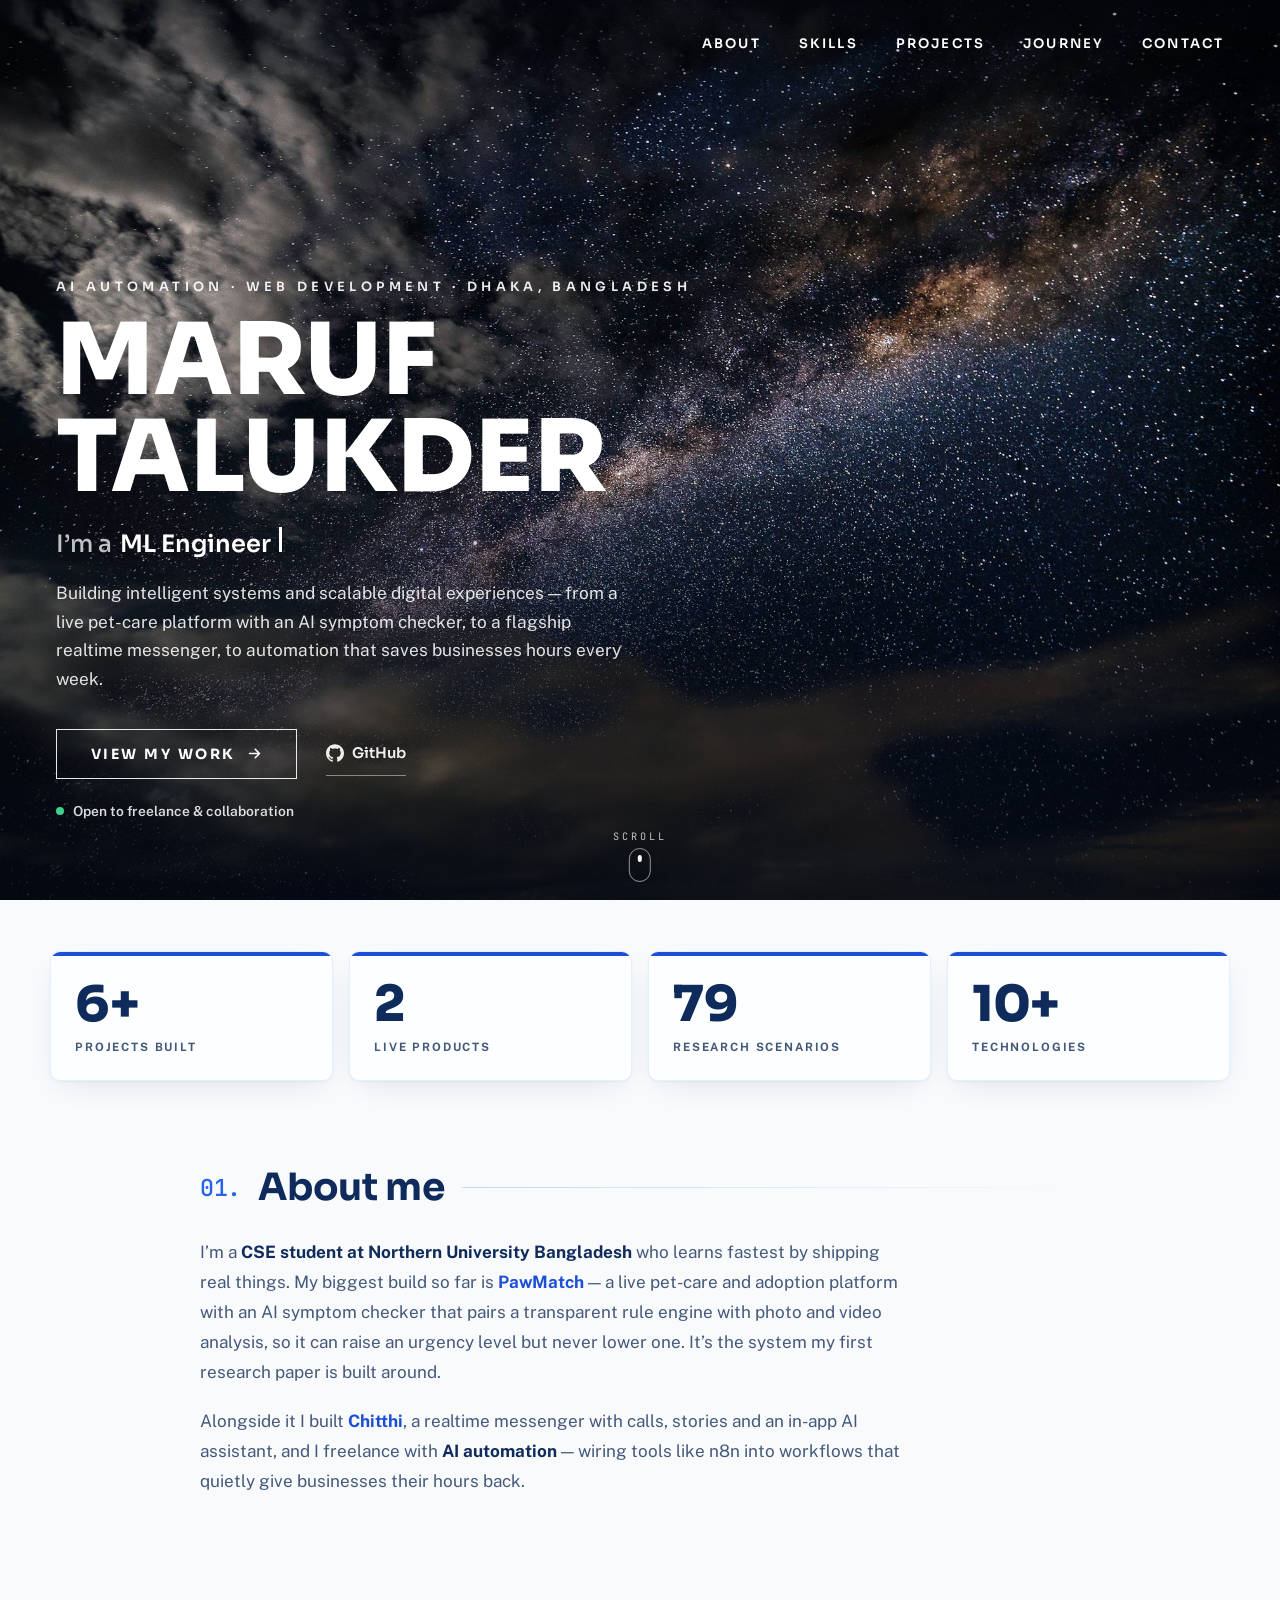
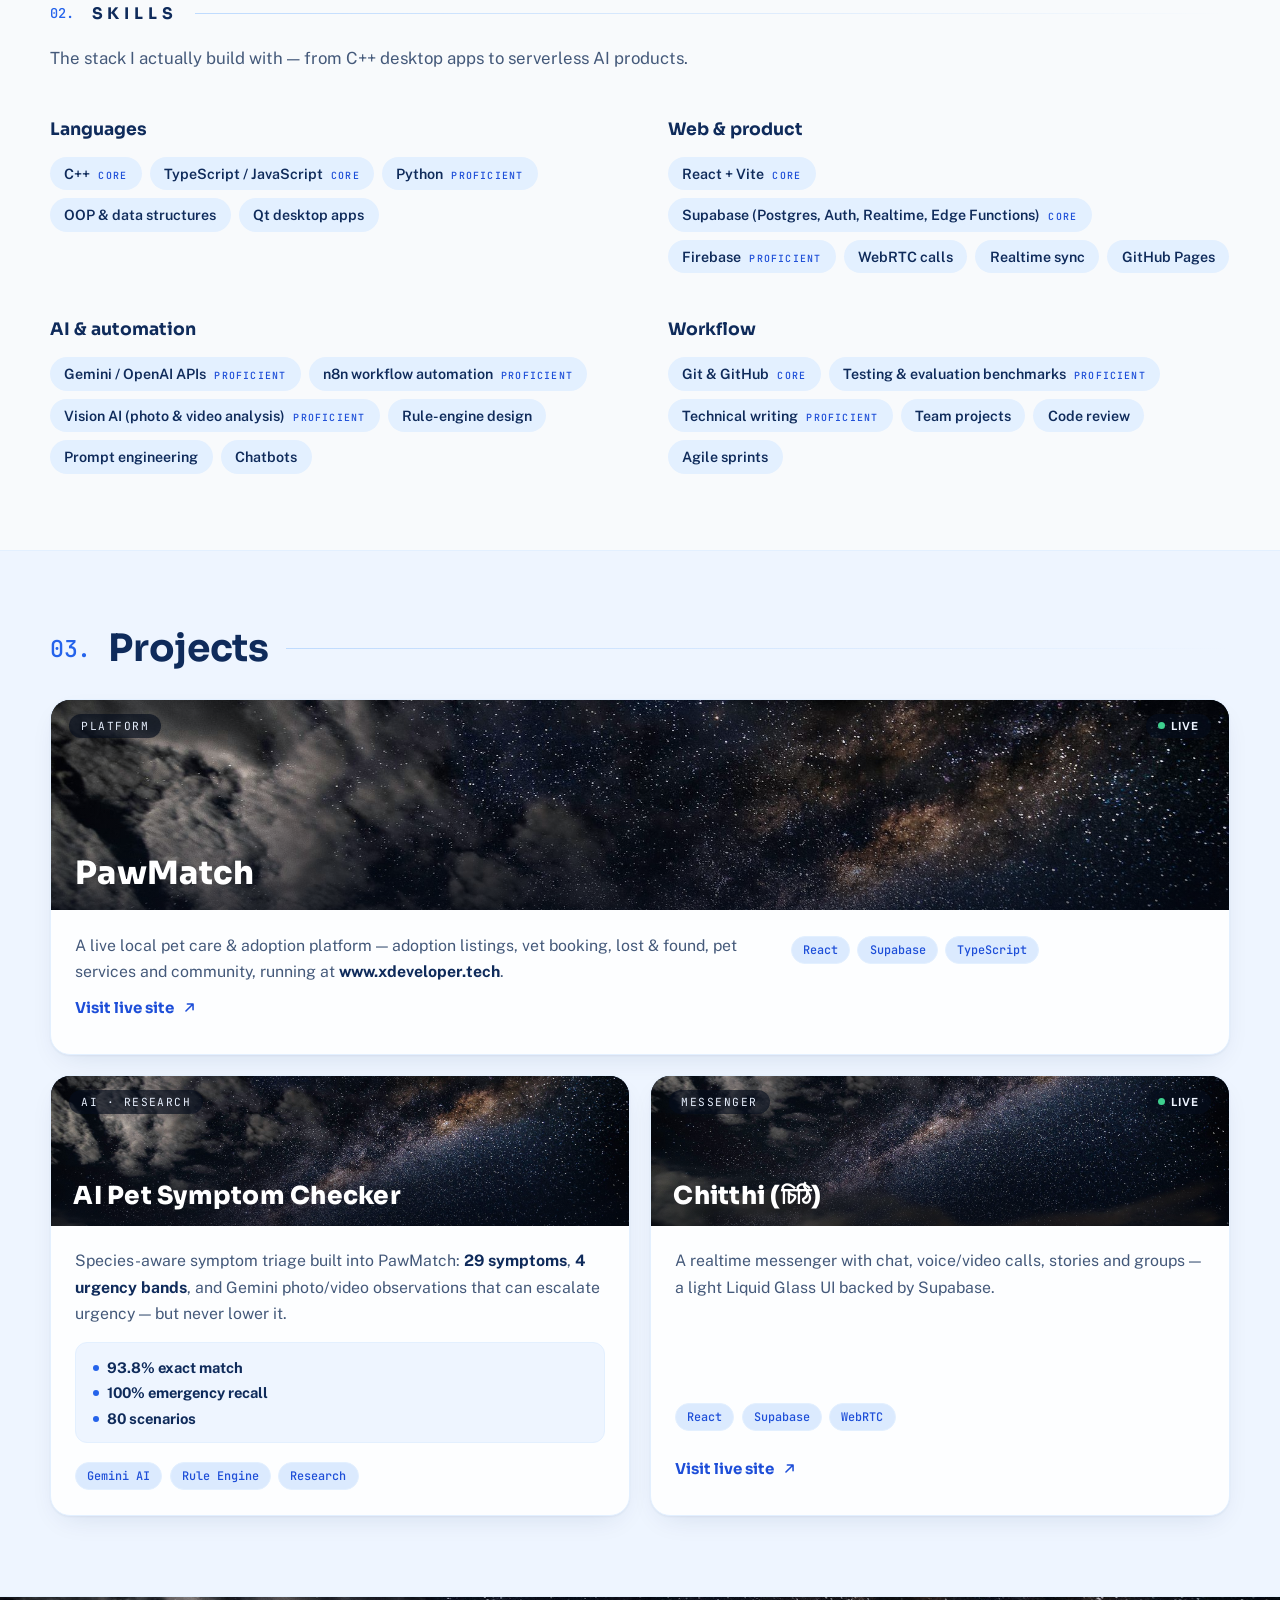
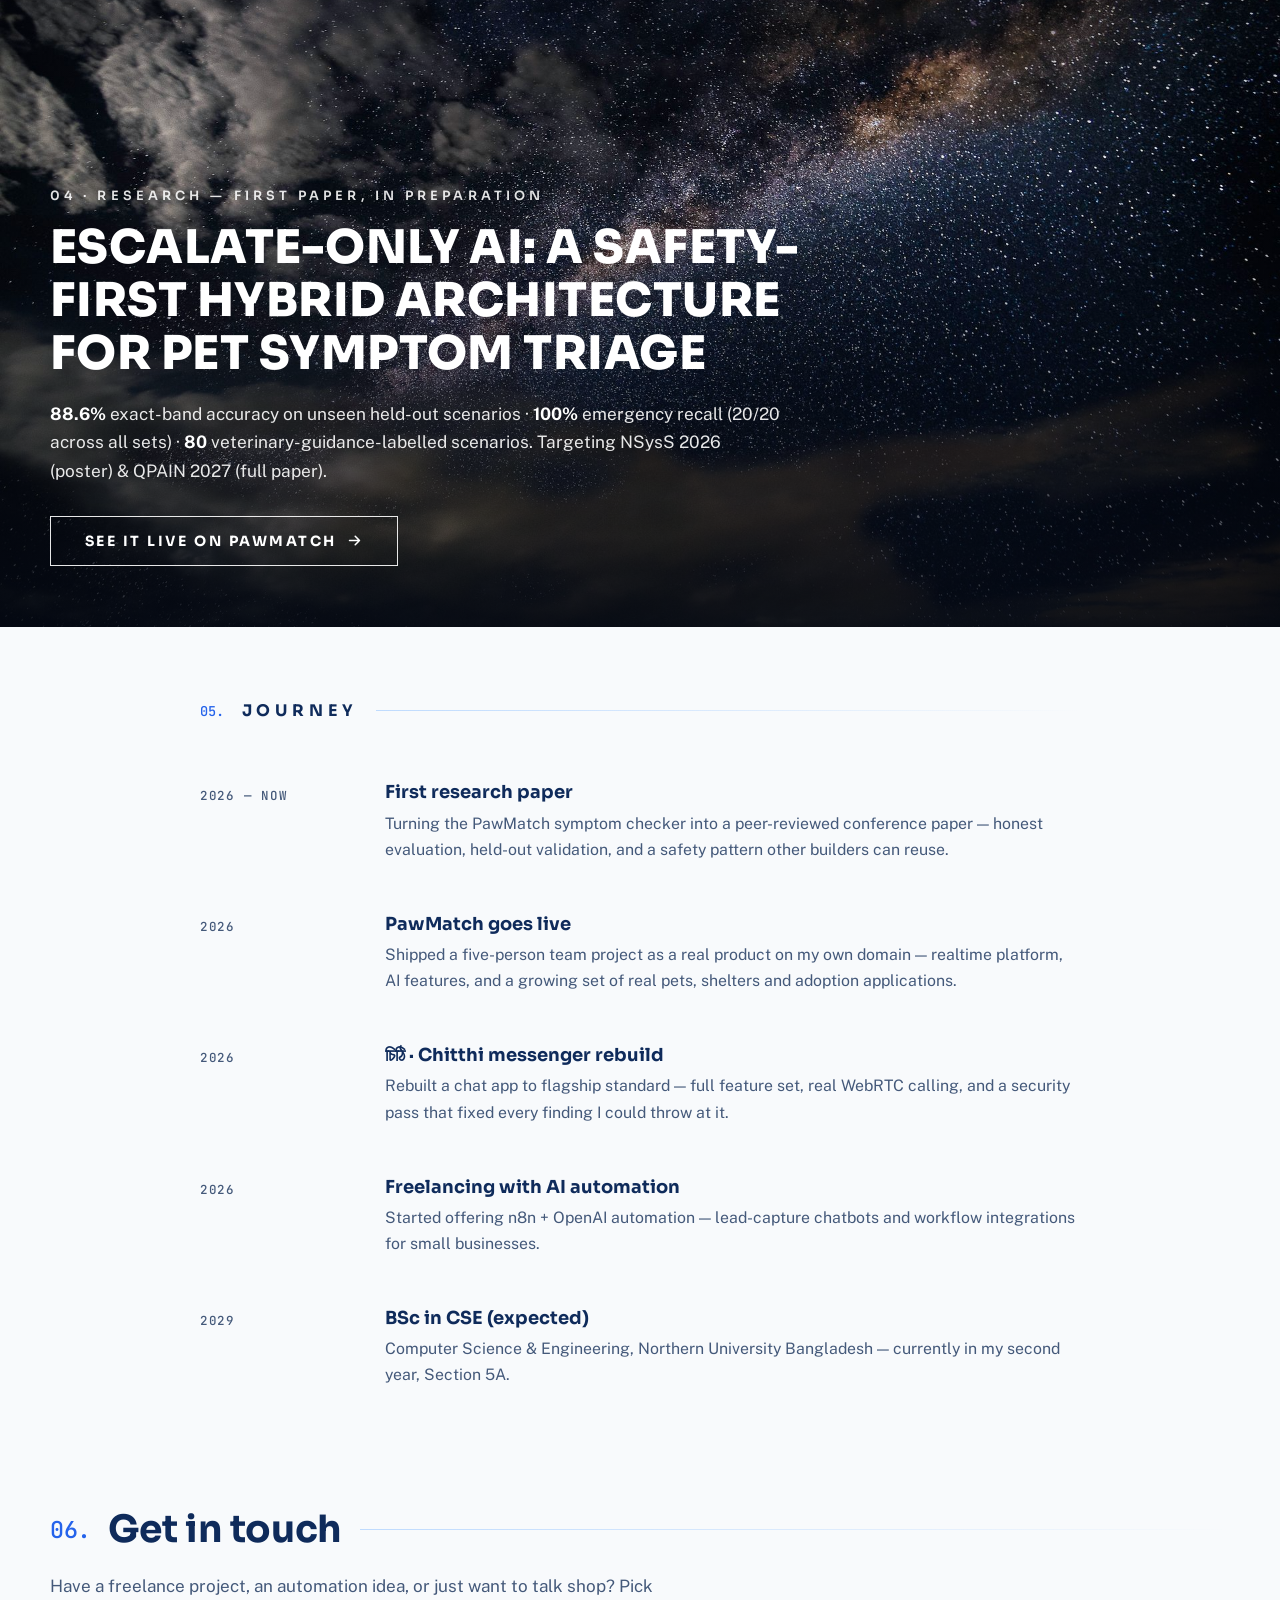
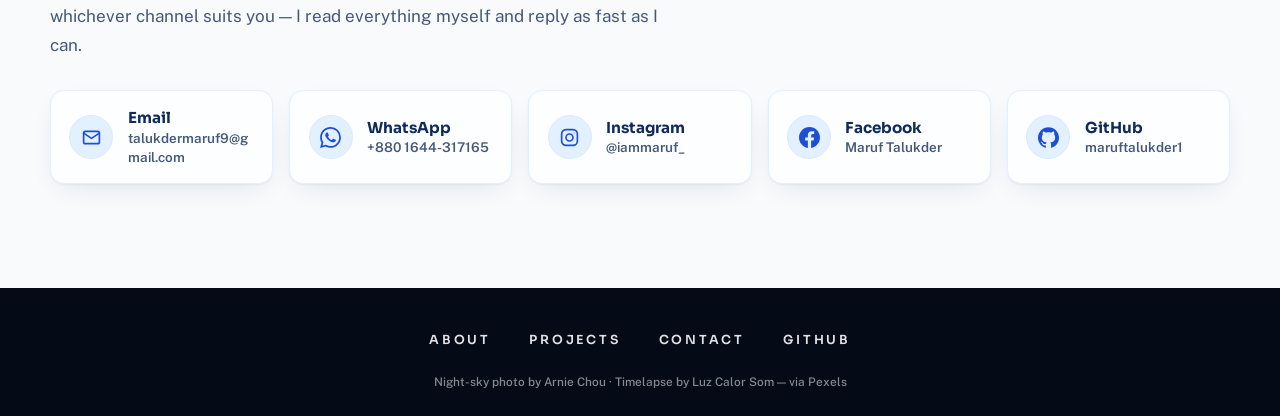
==== commit b1e17705: "Add MrX favicon" ====
--- a/index.html
+++ b/index.html
@@ -4,8 +4,41 @@
     <meta charset="utf-8" />
     <meta name="viewport" content="width=device-width, initial-scale=1, viewport-fit=cover" />
     <meta name="color-scheme" content="light" />
-    <link rel="icon" href="data:," />
+    <link rel="icon" href="/favicon.ico" sizes="any" />
+<link rel="icon" type="image/png" sizes="192x192" href="/icon-192.png" />
+<link rel="icon" type="image/png" sizes="512x512" href="/icon-512.png" />
+<link rel="apple-touch-icon" href="/apple-touch-icon.png" />
     <title>Maruf Talukder — ML Engineer & CSE Student</title>
+<meta name="description" content="Maruf Talukder is a CSE student at Northern University Bangladesh building AI automation, web apps, and PawMatch — a live pet-care platform with an AI symptom checker.">
+<link rel="canonical" href="https://www.maruftalukder.engineer/">
+<meta property="og:type" content="profile">
+<meta property="og:title" content="Maruf Talukder — ML Engineer & CSE Student">
+<meta property="og:description" content="CSE student at Northern University Bangladesh building AI automation, web apps, and PawMatch — a live pet-care platform with an AI symptom checker.">
+<meta property="og:url" content="https://www.maruftalukder.engineer/">
+<meta property="og:image" content="https://www.maruftalukder.engineer/assets/night-sky.jpg">
+<meta name="twitter:card" content="summary_large_image">
+<meta name="twitter:title" content="Maruf Talukder — ML Engineer & CSE Student">
+<meta name="twitter:description" content="CSE student at Northern University Bangladesh building AI automation, web apps, and PawMatch.">
+<meta name="twitter:image" content="https://www.maruftalukder.engineer/assets/night-sky.jpg">
+<script type="application/ld+json">
+{
+  "@context": "https://schema.org",
+  "@type": "Person",
+  "name": "Maruf Talukder",
+  "url": "https://www.maruftalukder.engineer/",
+  "image": "https://www.maruftalukder.engineer/assets/night-sky.jpg",
+  "jobTitle": "CSE Student",
+  "description": "CSE student at Northern University Bangladesh building AI automation, web apps, and PawMatch, a live pet-care platform with an AI symptom checker.",
+  "address": { "@type": "PostalAddress", "addressLocality": "Dhaka", "addressCountry": "BD" },
+  "alumniOf": { "@type": "CollegeOrUniversity", "name": "Northern University Bangladesh" },
+  "knowsAbout": ["AI automation", "n8n", "Web development", "Machine learning"],
+  "sameAs": [
+    "https://github.com/maruftalukder1",
+    "https://www.instagram.com/iammaruf_",
+    "https://www.facebook.com/MarufTalukder4"
+  ]
+}
+</script>
     <link rel="preconnect" href="https://fonts.googleapis.com" />
     <link rel="preconnect" href="https://fonts.gstatic.com" crossorigin />
     <link href="https://fonts.googleapis.com/css2?family=Sora:wght@500;600;700;800&family=Public+Sans:wght@400;500;600;700&family=JetBrains+Mono:wght@400;500&display=swap" rel="stylesheet" />
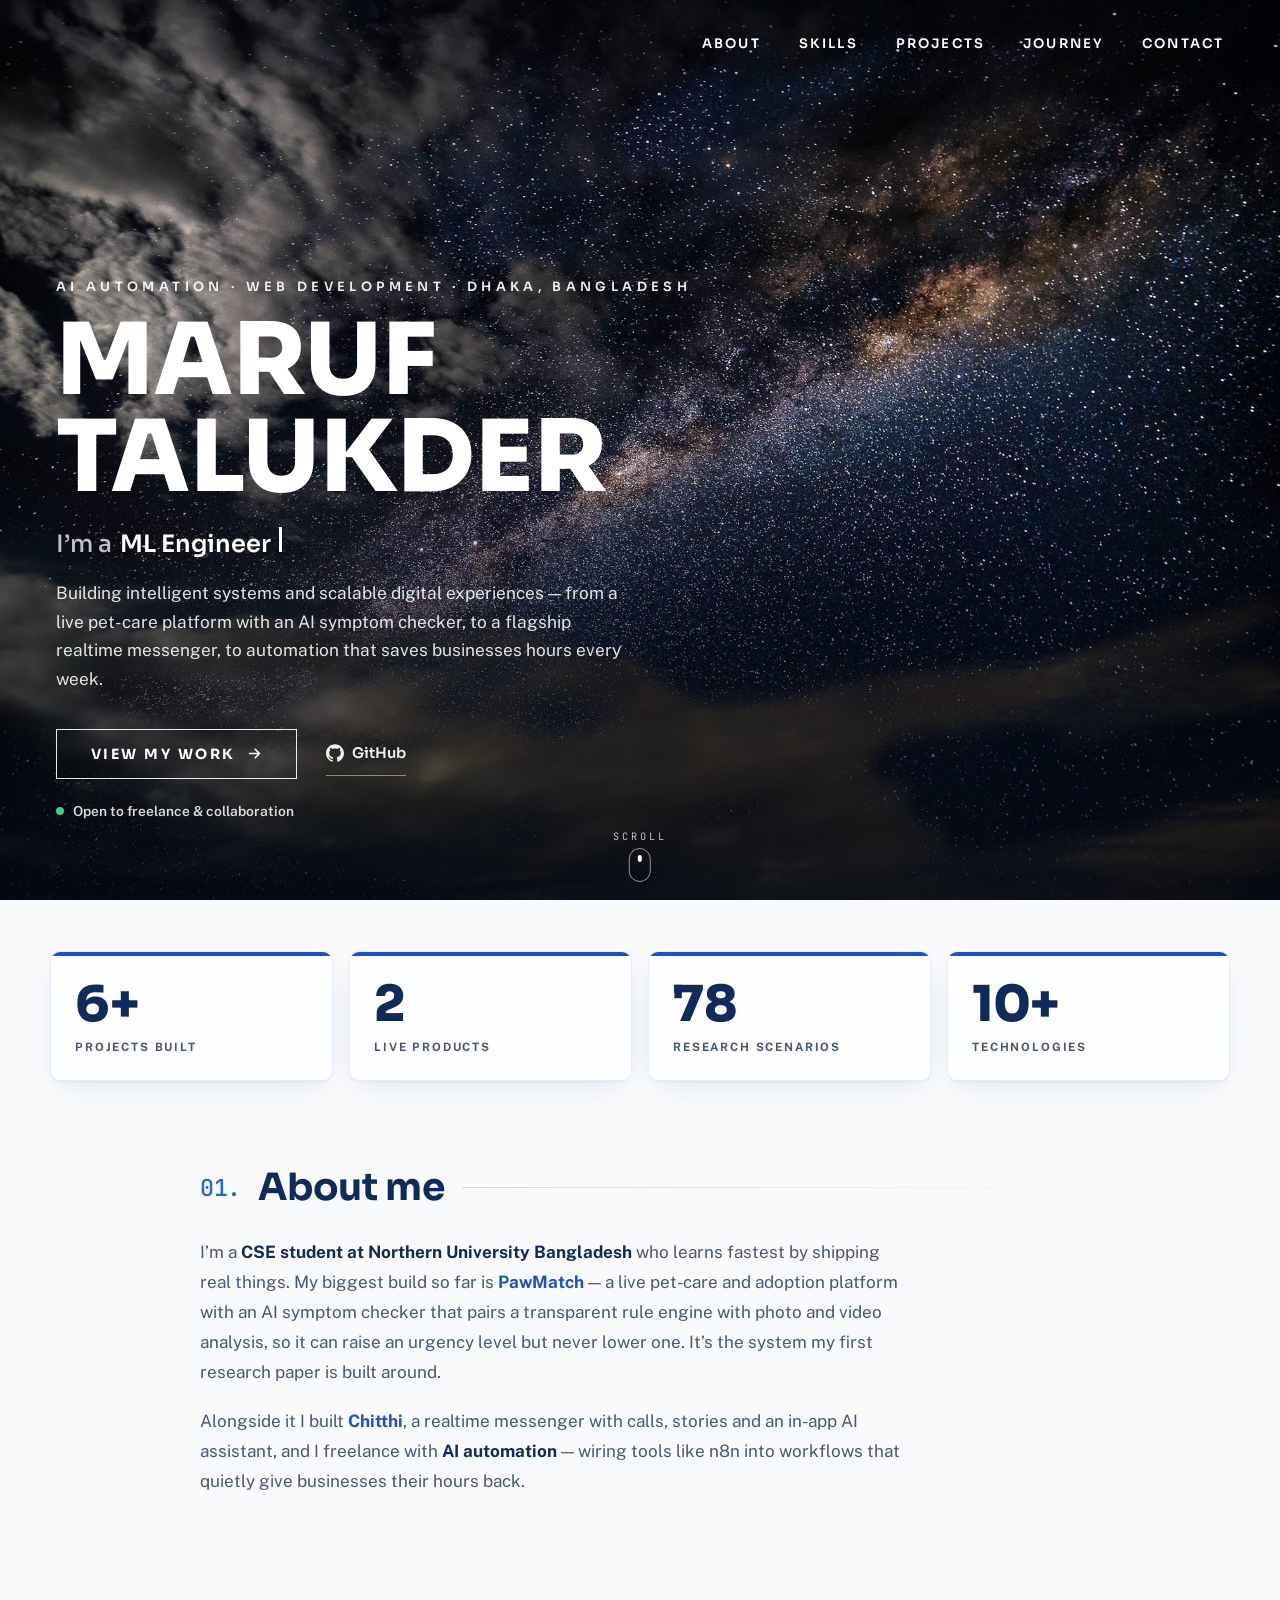
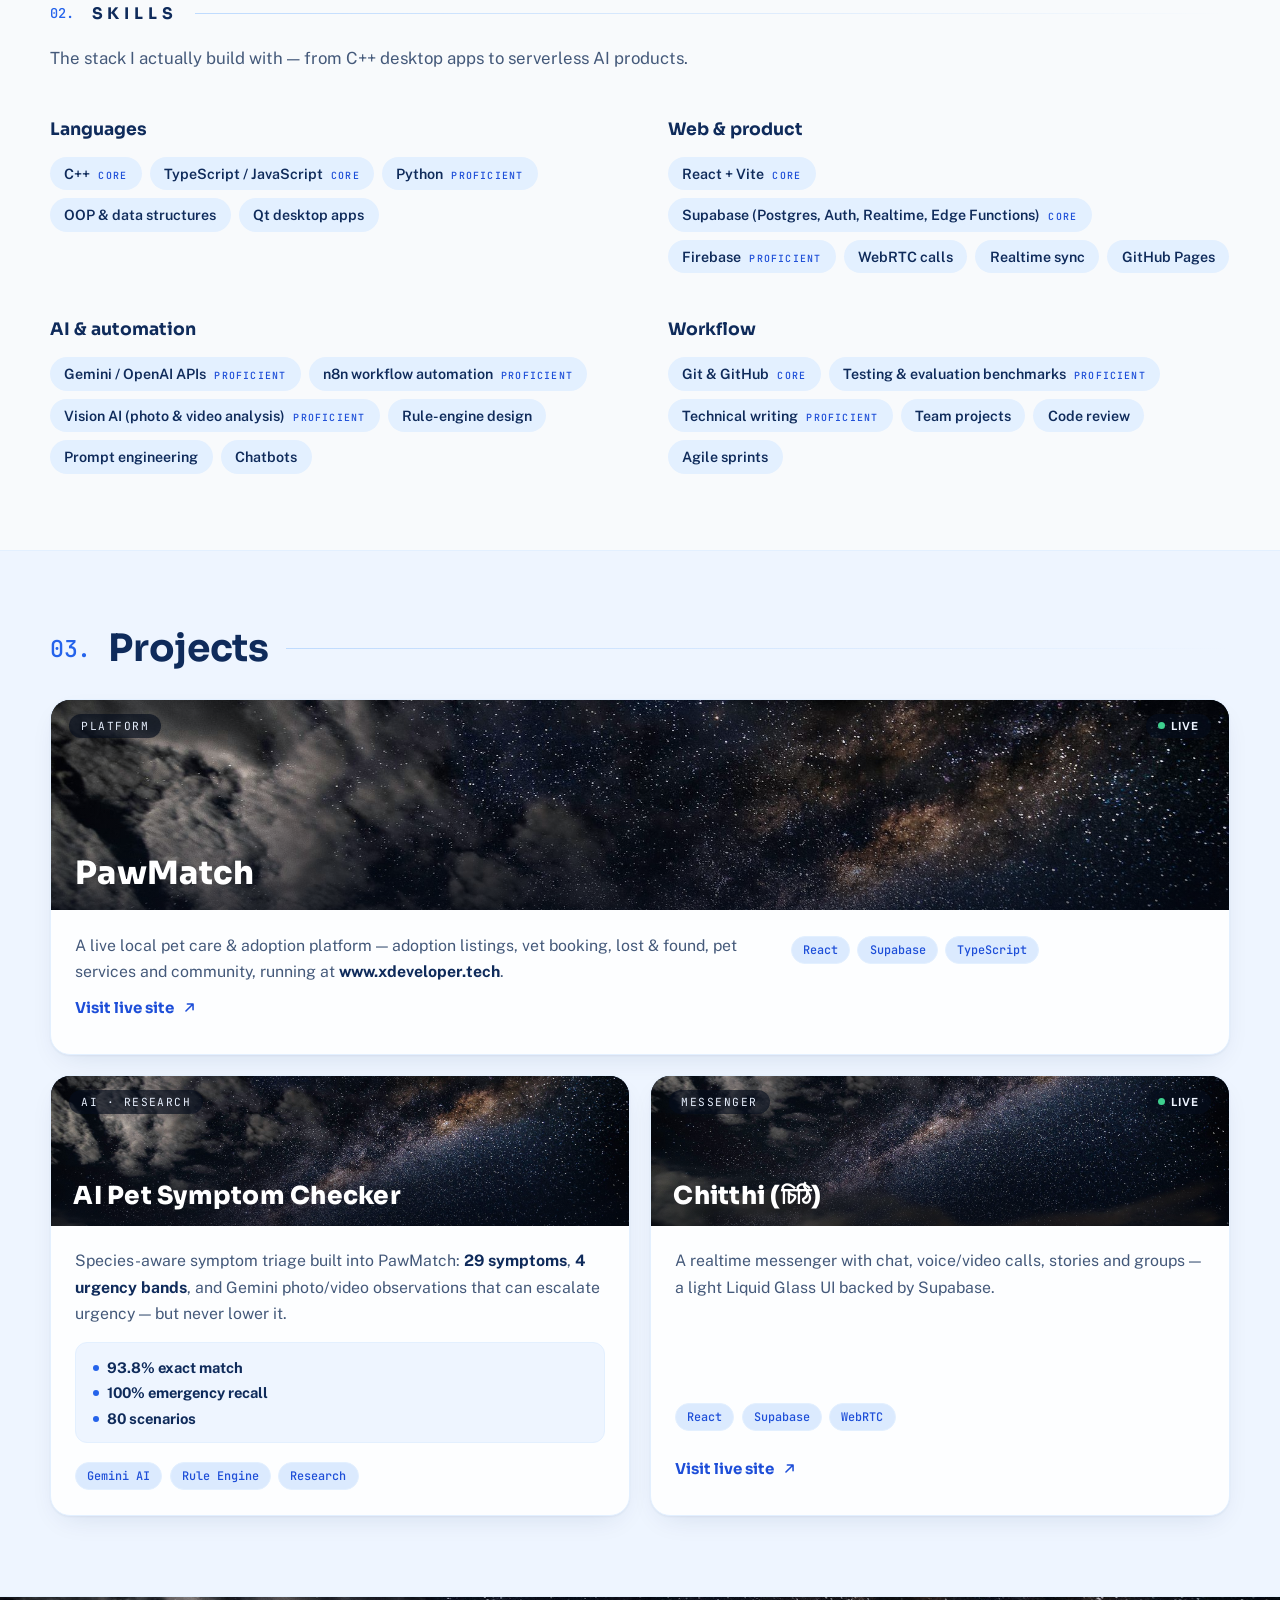
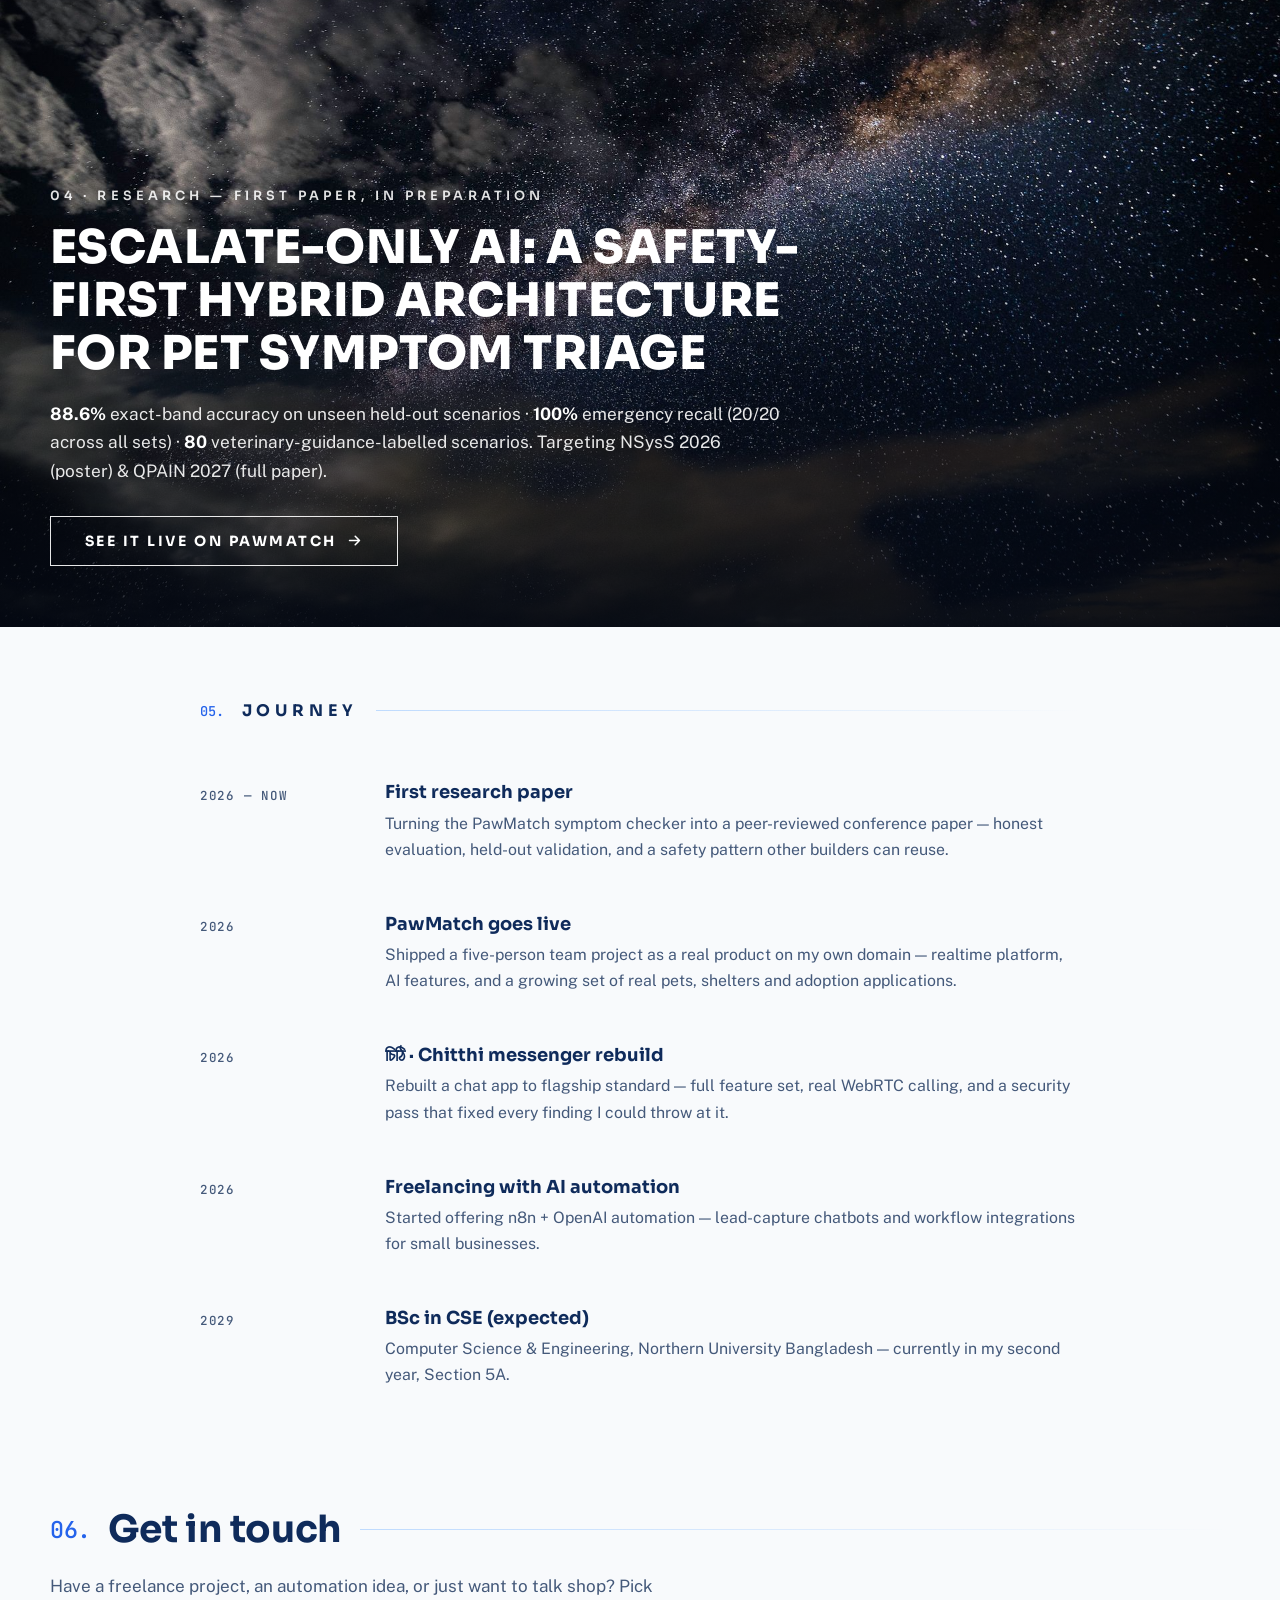
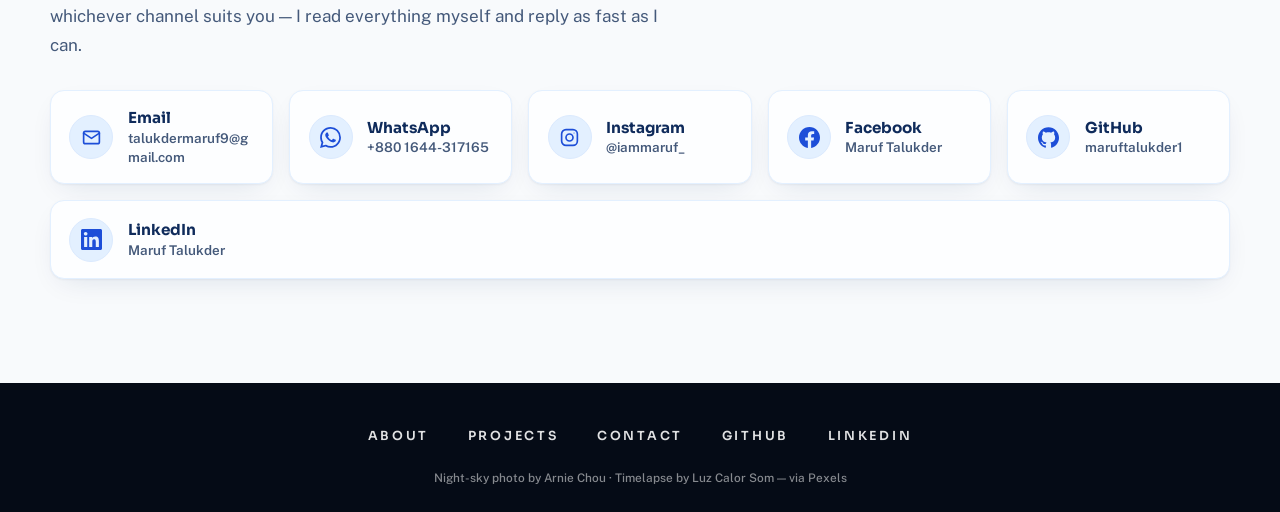
==== commit 4339765e: "Add LinkedIn to contact cards, footer and schema" ====
--- a/index.html
+++ b/index.html
@@ -35,7 +35,8 @@
   "sameAs": [
     "https://github.com/maruftalukder1",
     "https://www.instagram.com/iammaruf_",
-    "https://www.facebook.com/MarufTalukder4"
+    "https://www.facebook.com/MarufTalukder4",
+    "https://www.linkedin.com/in/maruftalukder1"
   ]
 }
 </script>
@@ -925,6 +926,10 @@
               <span class="contact-icon"><svg viewBox="0 0 24 24" fill="currentColor" aria-hidden="true"><path d="M12 .297c-6.63 0-12 5.373-12 12 0 5.303 3.438 9.8 8.205 11.385.6.113.82-.258.82-.577 0-.285-.01-1.04-.015-2.04-3.338.724-4.042-1.61-4.042-1.61C4.422 18.07 3.633 17.7 3.633 17.7c-1.087-.744.084-.729.084-.729 1.205.084 1.838 1.236 1.838 1.236 1.07 1.835 2.809 1.305 3.495.998.108-.776.417-1.305.76-1.605-2.665-.3-5.466-1.332-5.466-5.93 0-1.31.465-2.38 1.235-3.22-.135-.303-.54-1.523.105-3.176 0 0 1.005-.322 3.3 1.23.96-.267 1.98-.399 3-.405 1.02.006 2.04.138 3 .405 2.28-1.552 3.285-1.23 3.285-1.23.645 1.653.24 2.873.12 3.176.765.84 1.23 1.91 1.23 3.22 0 4.61-2.805 5.625-5.475 5.92.42.36.81 1.096.81 2.22 0 1.606-.015 2.896-.015 3.286 0 .315.21.69.825.57C20.565 22.092 24 17.592 24 12.297c0-6.627-5.373-12-12-12"/></svg></span>
               <span class="contact-text"><span class="contact-label">GitHub</span><br /><span class="contact-value">maruftalukder1</span></span>
             </a>
+            <a class="contact-card reveal" style="--d:0.35s" href="https://www.linkedin.com/in/maruftalukder1" target="_blank" rel="noopener">
+              <span class="contact-icon"><svg viewBox="0 0 24 24" fill="currentColor" aria-hidden="true"><path d="M20.447 20.452h-3.554v-5.569c0-1.328-.027-3.037-1.852-3.037-1.853 0-2.136 1.445-2.136 2.939v5.667H9.351V9h3.414v1.561h.046c.477-.9 1.637-1.85 3.37-1.85 3.601 0 4.267 2.37 4.267 5.455v6.286zM5.337 7.433c-1.144 0-2.063-.926-2.063-2.065 0-1.138.92-2.063 2.063-2.063 1.14 0 2.064.925 2.064 2.063 0 1.139-.925 2.065-2.064 2.065zm1.782 13.019H3.555V9h3.564v11.452zM22.225 0H1.771C.792 0 0 .774 0 1.729v20.542C0 23.227.792 24 1.771 24h20.451C23.2 24 24 23.227 24 22.271V1.729C24 .774 23.2 0 22.225 0z"/></svg></span>
+              <span class="contact-text"><span class="contact-label">LinkedIn</span><br /><span class="contact-value">Maruf Talukder</span></span>
+            </a>
           </div>
         </div>
       </section>
@@ -936,6 +941,7 @@
         <a href="#projects">Projects</a>
         <a href="#contact">Contact</a>
         <a href="https://github.com/maruftalukder1" target="_blank" rel="noopener">GitHub</a>
+        <a href="https://www.linkedin.com/in/maruftalukder1" target="_blank" rel="noopener">LinkedIn</a>
       </nav>
       <p class="footer-credit">Night-sky photo by Arnie Chou &middot; Timelapse by Luz Calor Som &mdash; via Pexels</p>
     </footer>
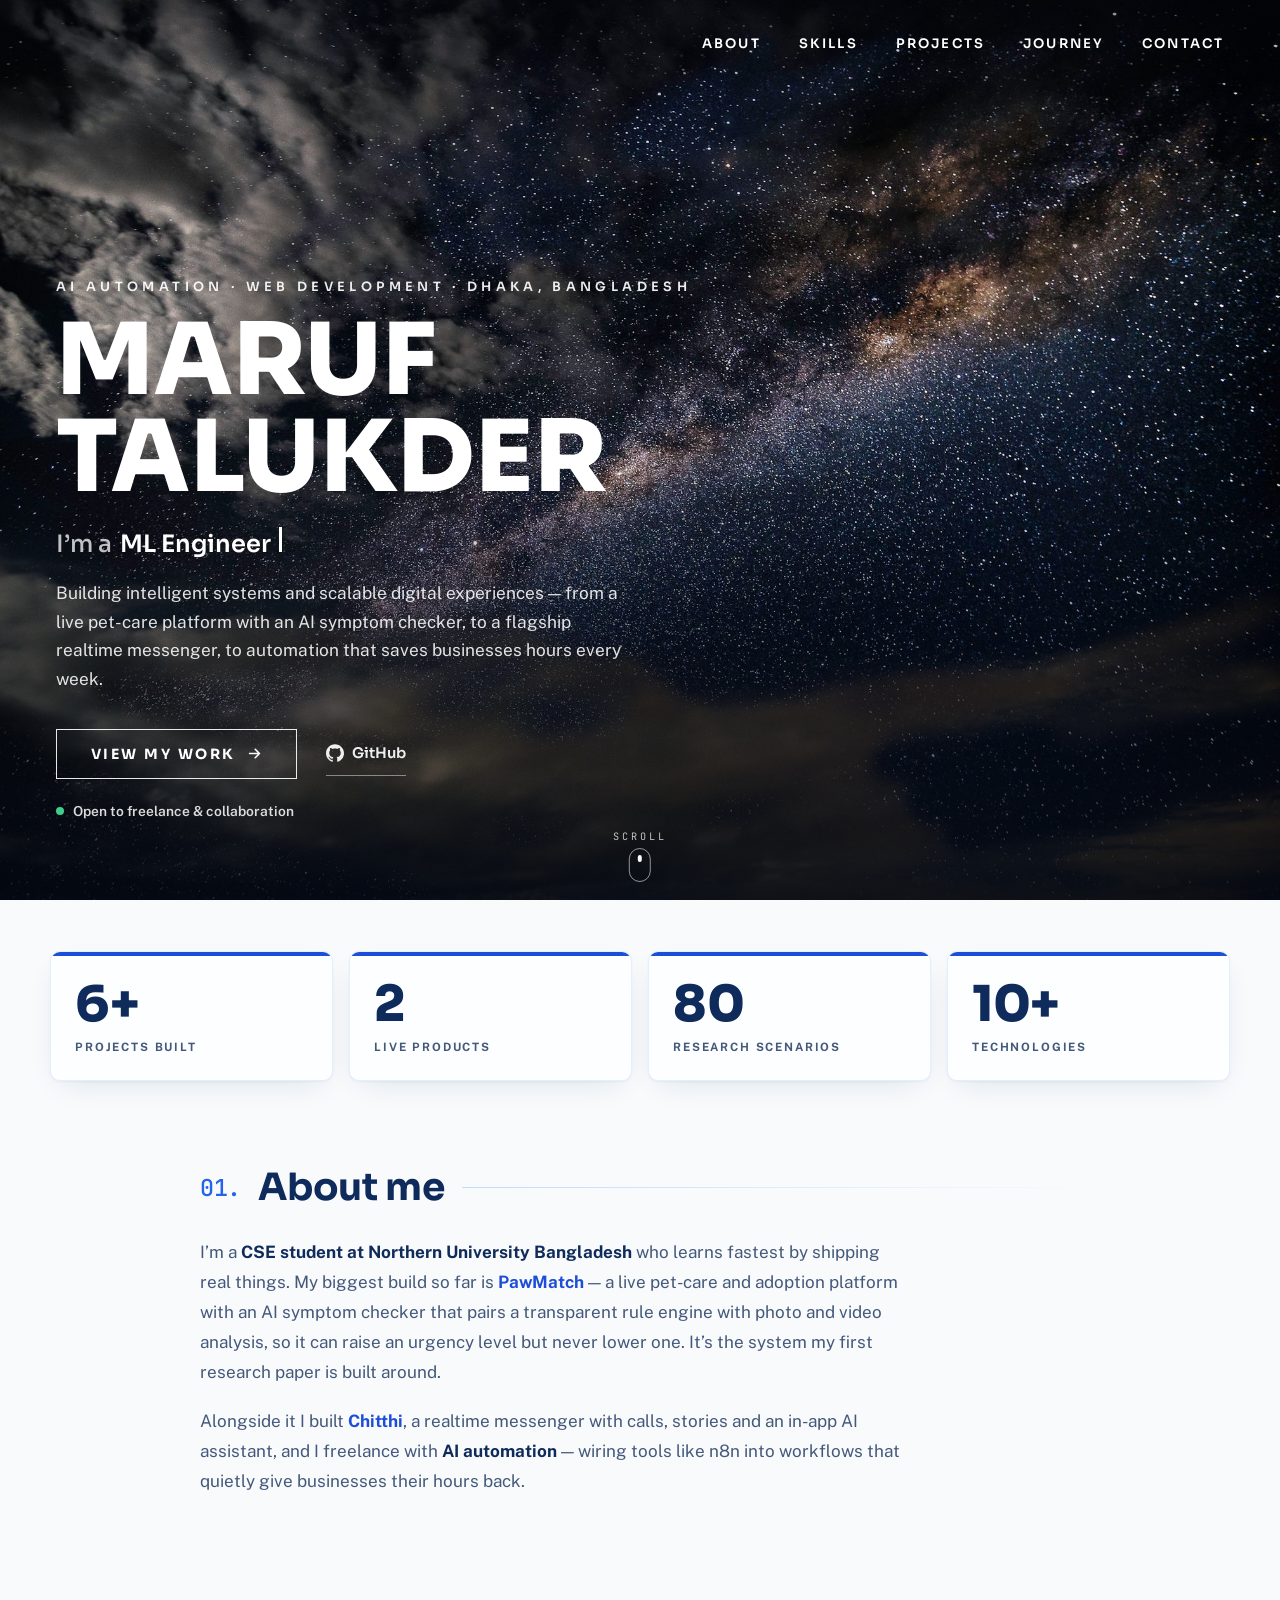
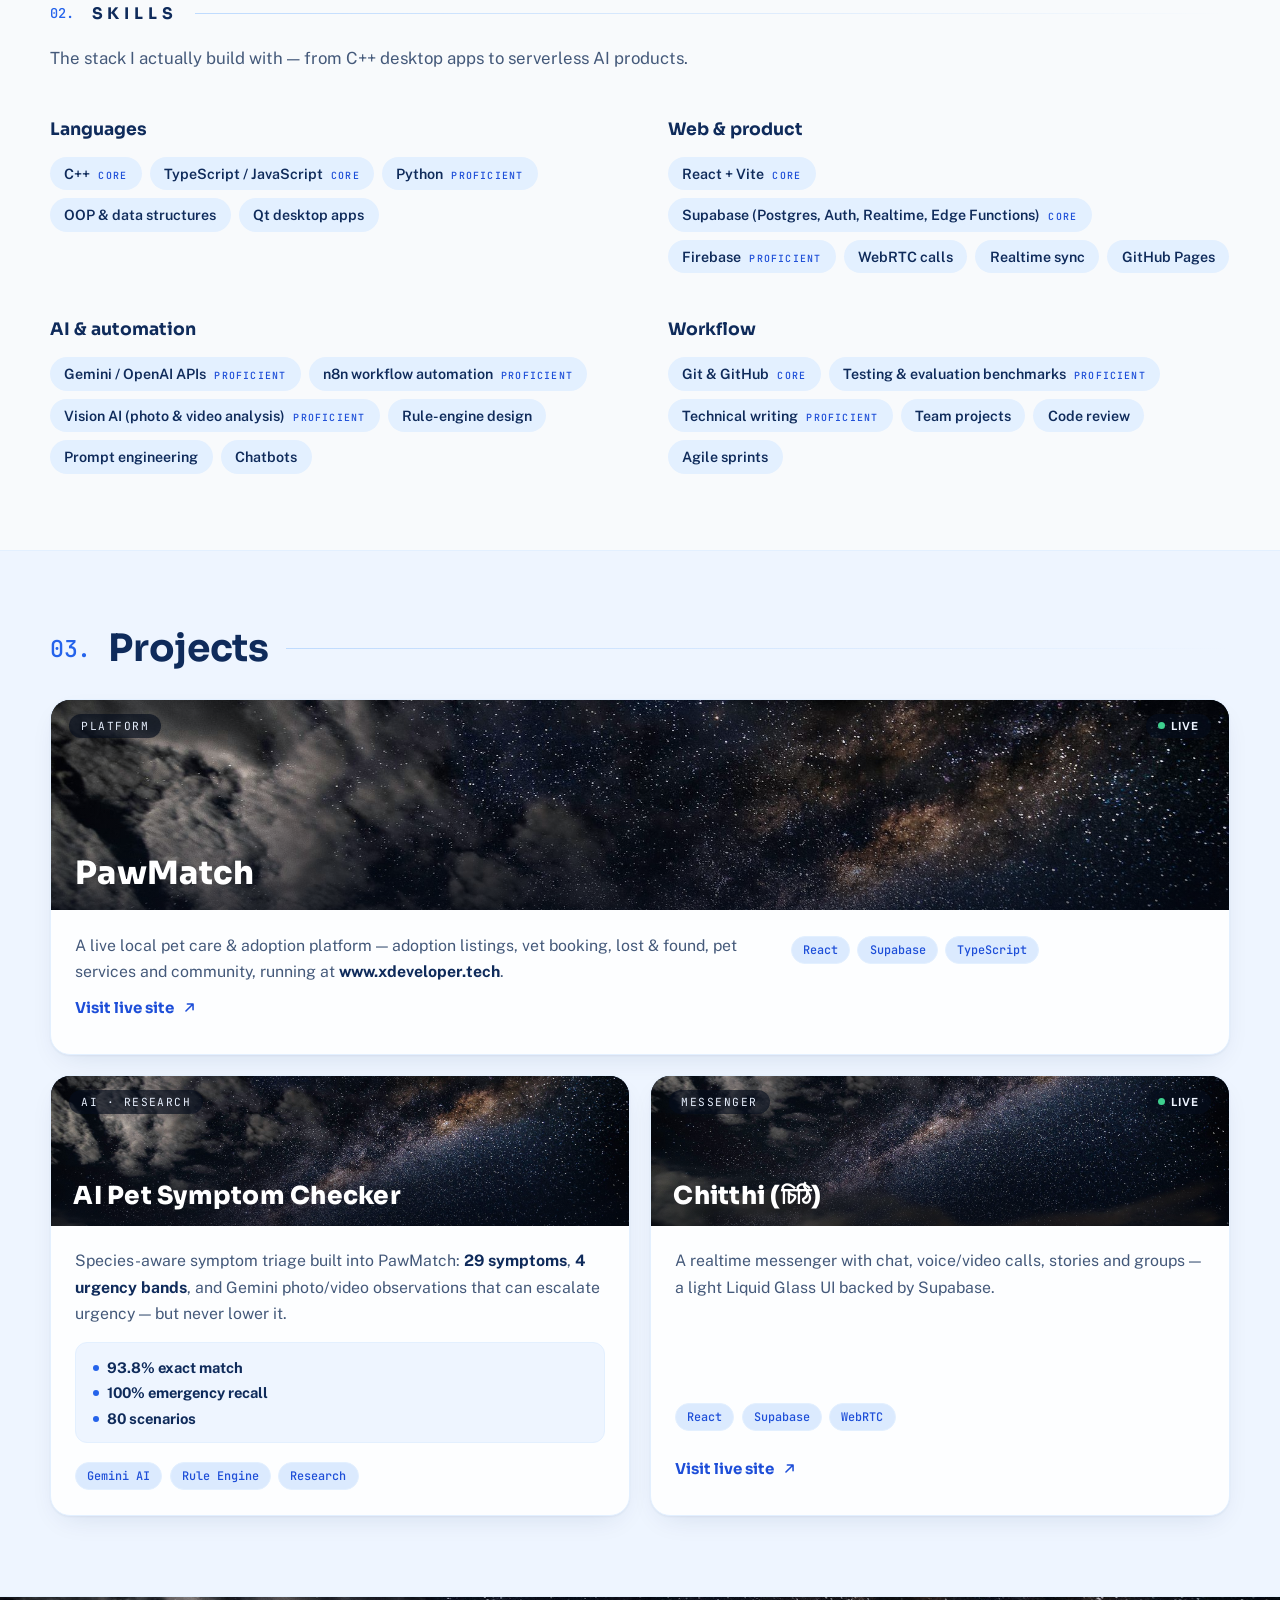
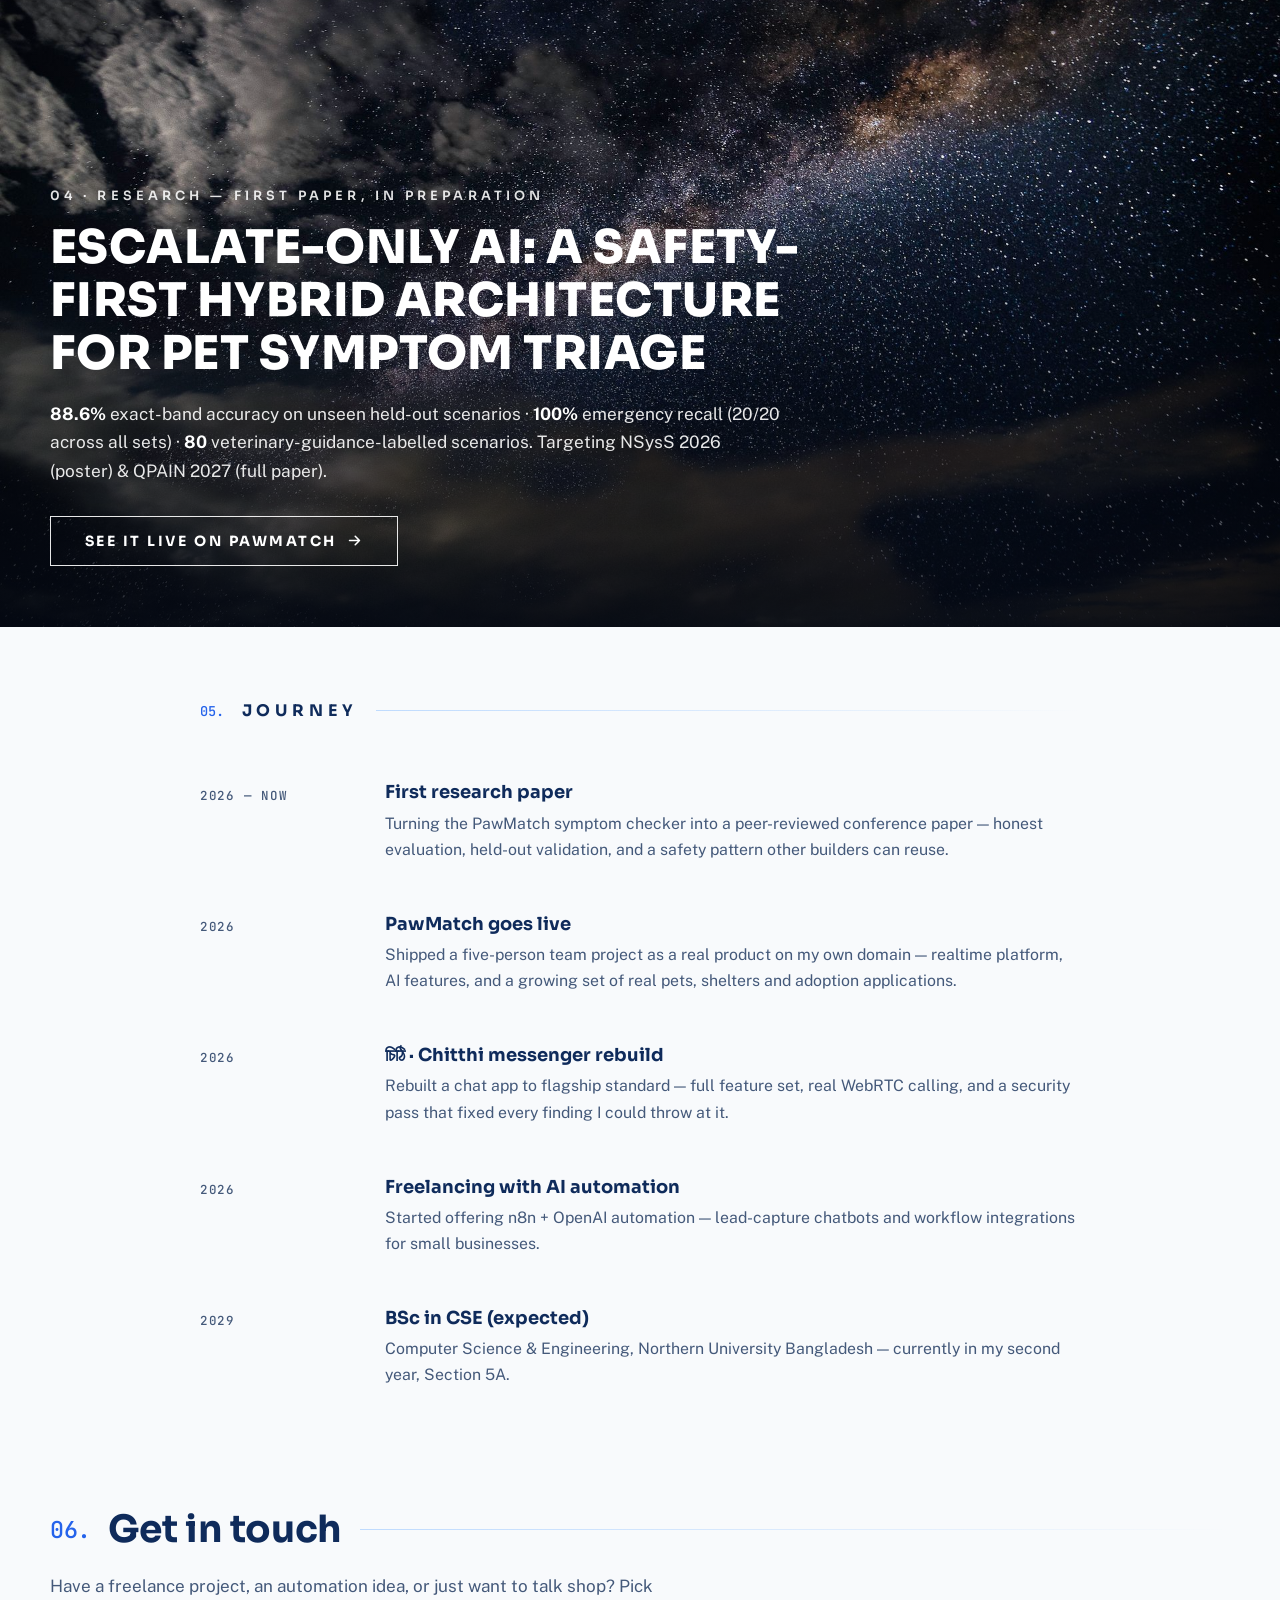
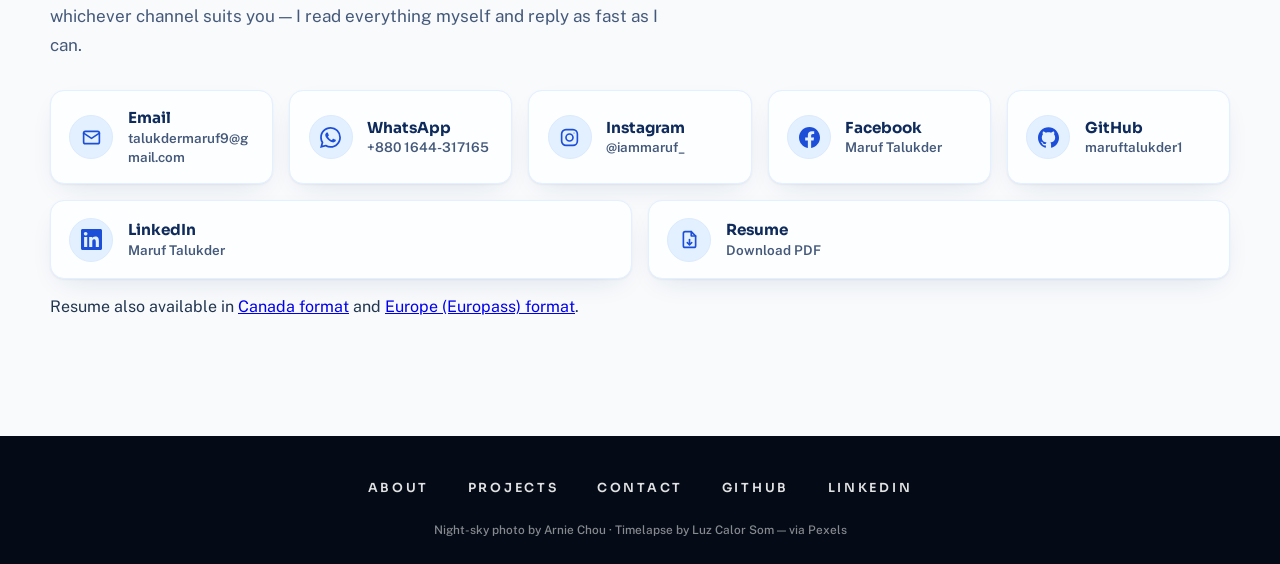
==== commit e8429f69: "Add resume downloads to contact section" ====
--- a/index.html
+++ b/index.html
@@ -930,7 +930,12 @@
               <span class="contact-icon"><svg viewBox="0 0 24 24" fill="currentColor" aria-hidden="true"><path d="M20.447 20.452h-3.554v-5.569c0-1.328-.027-3.037-1.852-3.037-1.853 0-2.136 1.445-2.136 2.939v5.667H9.351V9h3.414v1.561h.046c.477-.9 1.637-1.85 3.37-1.85 3.601 0 4.267 2.37 4.267 5.455v6.286zM5.337 7.433c-1.144 0-2.063-.926-2.063-2.065 0-1.138.92-2.063 2.063-2.063 1.14 0 2.064.925 2.064 2.063 0 1.139-.925 2.065-2.064 2.065zm1.782 13.019H3.555V9h3.564v11.452zM22.225 0H1.771C.792 0 0 .774 0 1.729v20.542C0 23.227.792 24 1.771 24h20.451C23.2 24 24 23.227 24 22.271V1.729C24 .774 23.2 0 22.225 0z"/></svg></span>
               <span class="contact-text"><span class="contact-label">LinkedIn</span><br /><span class="contact-value">Maruf Talukder</span></span>
             </a>
+            <a class="contact-card reveal" style="--d:0.42s" href="resume/Maruf-Talukder-Resume-USA.pdf" download>
+              <span class="contact-icon"><svg viewBox="0 0 24 24" fill="none" stroke="currentColor" stroke-width="1.9" stroke-linecap="round" stroke-linejoin="round" aria-hidden="true"><path d="M14 3H7a2 2 0 0 0-2 2v14a2 2 0 0 0 2 2h10a2 2 0 0 0 2-2V8z"/><path d="M14 3v5h5"/><path d="M12 12v6"/><path d="m9.5 15.5 2.5 2.5 2.5-2.5"/></svg></span>
+              <span class="contact-text"><span class="contact-label">Resume</span><br /><span class="contact-value">Download PDF</span></span>
+            </a>
           </div>
+          <p class="reveal" style="margin-top:1.1rem">Resume also available in <a href="resume/Maruf-Talukder-Resume-Canada.pdf" download>Canada format</a> and <a href="resume/Maruf-Talukder-Resume-Europe.pdf" download>Europe (Europass) format</a>.</p>
         </div>
       </section>
     </main>
